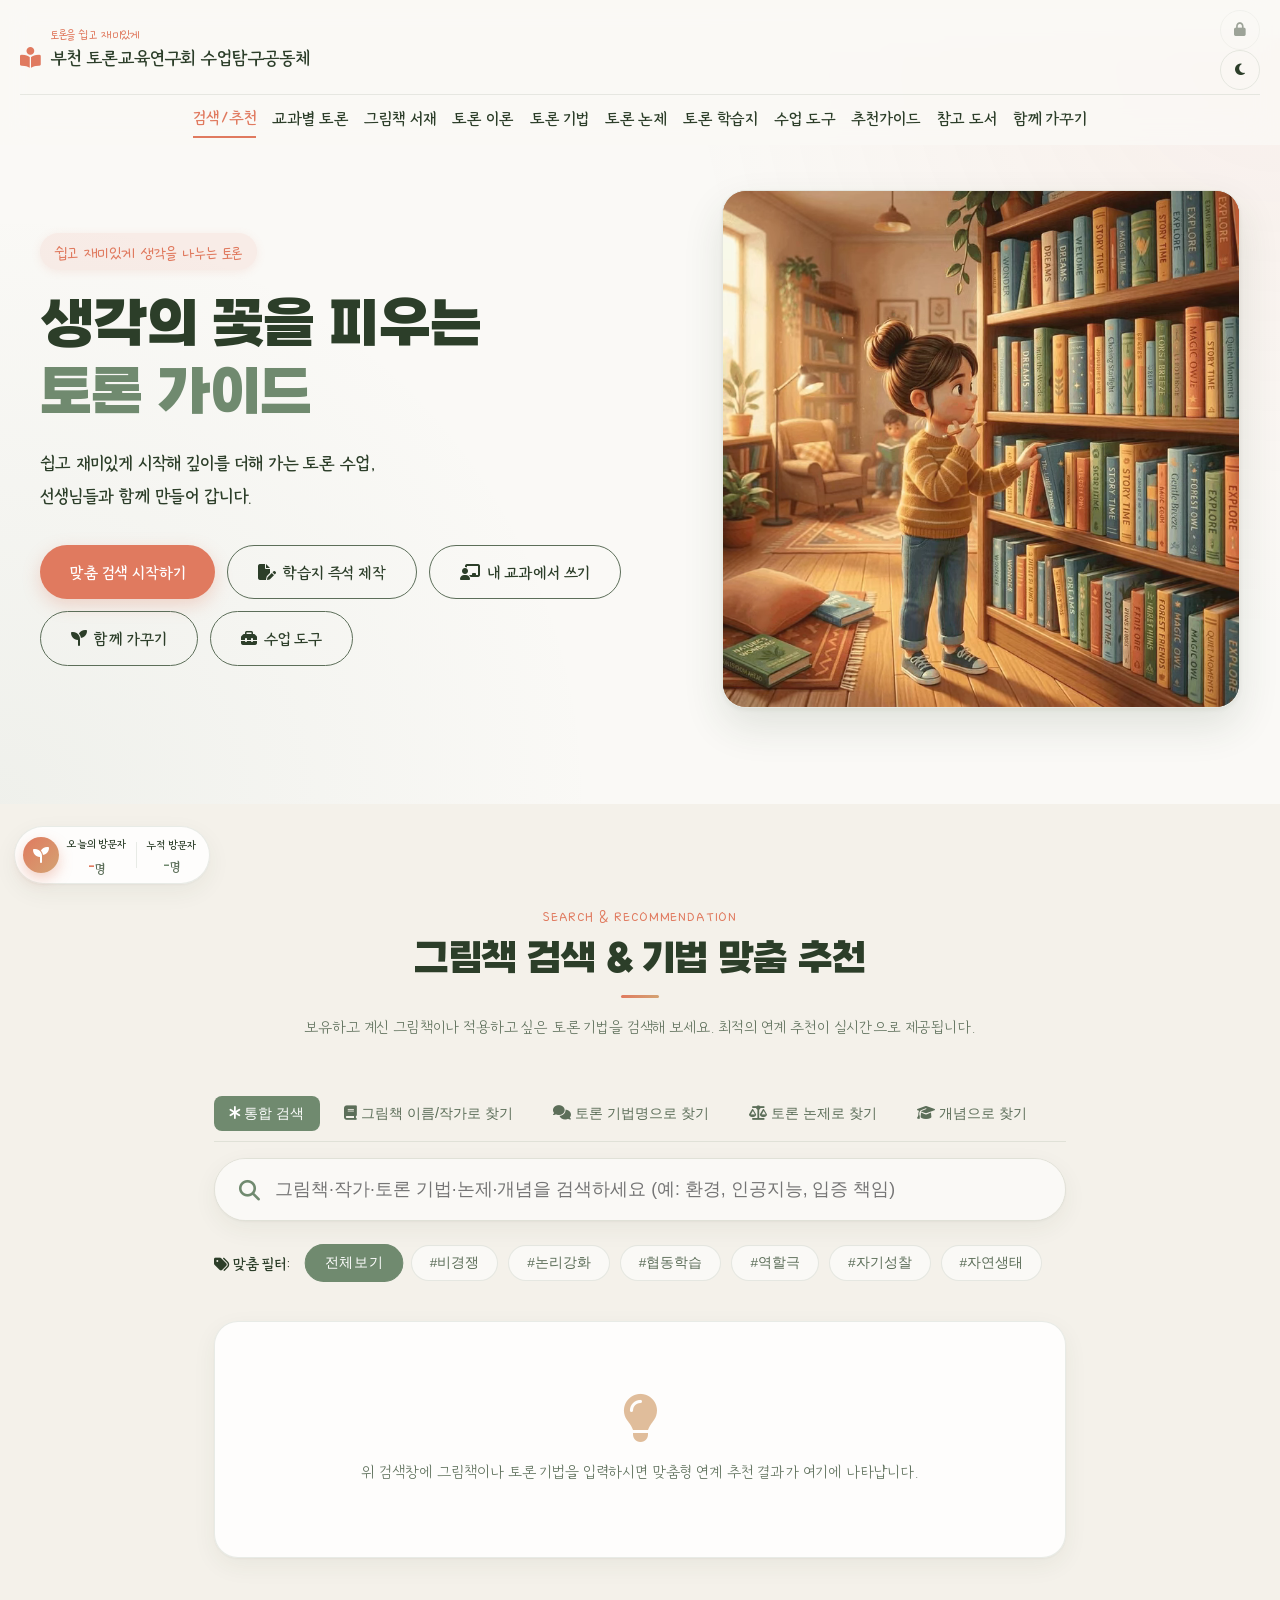
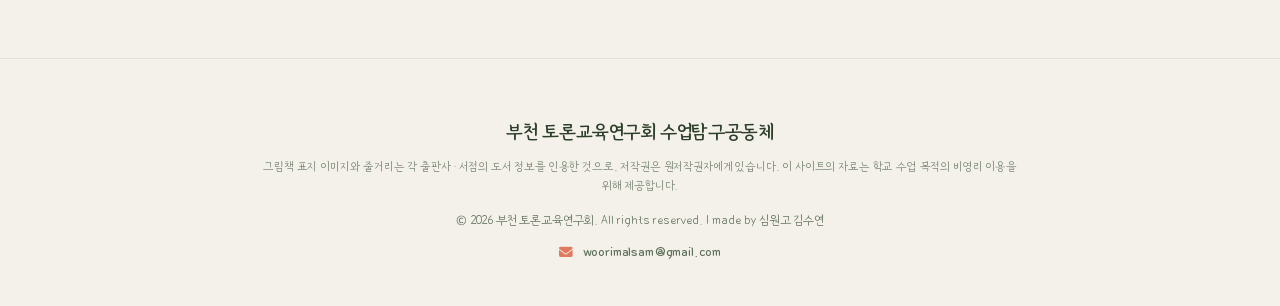
==== index.html @ 97380b0d "교과 논제 287개의 함께 읽을 책을 재검토해 모두 2권으로 채움 (v6.10.0) - 논제와 책이 맞는지 전체를 다시 보고, 어긋나거나 간접적인 책을 논제에 더 가까운 책으로 바" ====
<!DOCTYPE html>
<html lang="ko">
<head>
    <meta charset="UTF-8">
    <meta name="viewport" content="width=device-width, initial-scale=1.0">
    <title>생각의 꽃이 피는 그림책 토론 가이드 | 그림책 토론 수업 자료</title>

    <!-- 검색 노출용 -->
    <meta name="description" content="그림책 100여 권과 토론 기법 20가지, 토론 논제 500여 개, 교과서 문학 작품 110여 편, 바로 인쇄하는 그림책 학습지 18종과 논제 학습지 6종을 한곳에. 초·중·고 수업에서 그림책 토론을 쉽게 시작하도록 돕는 교사용 무료 가이드입니다.">
    <meta name="keywords" content="그림책 토론, 그림책 수업, 토론 수업, 토론 기법, 토론 학습지, 독서토론, 초등 토론, 그림책 논제, 토론 논제">
    <meta name="author" content="부천 토론교육연구회 수업탐구공동체">
    <link rel="canonical" href="https://woorimalsam-lab.github.io/Picture-BC/">
    <meta name="theme-color" content="#E07A5F">

    <!-- 공유 미리보기 (카카오톡·밴드·페이스북 등) -->
    <meta property="og:type" content="website">
    <meta property="og:site_name" content="생각의 꽃이 피는 그림책 토론 가이드">
    <meta property="og:title" content="생각의 꽃이 피는 그림책 토론 가이드">
    <meta property="og:description" content="그림책 100여 권 × 토론 기법 20가지 × 토론 논제 500여 개. 그림책 학습지 18종과 논제 학습지 6종을 무료로 제공합니다.">
    <meta property="og:image" content="https://woorimalsam-lab.github.io/Picture-BC/images/hero_share.jpg?v=6.10.0">
    <meta property="og:url" content="https://woorimalsam-lab.github.io/Picture-BC/">
    <meta property="og:locale" content="ko_KR">
    <meta name="twitter:card" content="summary_large_image">
    <meta name="twitter:title" content="생각의 꽃이 피는 그림책 토론 가이드">
    <meta name="twitter:description" content="그림책 100여 권 × 토론 기법 20가지 × 토론 논제 500여 개. 수업에서 바로 쓰는 그림책 토론 자료.">
    <meta name="twitter:image" content="https://woorimalsam-lab.github.io/Picture-BC/images/hero_share.jpg?v=6.10.0">

    <!-- 파비콘 -->
    <link rel="icon" href="data:image/svg+xml,<svg xmlns=%22http://www.w3.org/2000/svg%22 viewBox=%220 0 100 100%22><text y=%22.9em%22 font-size=%2290%22>🌸</text></svg>">
    <!-- Google Fonts -->
    <link rel="preconnect" href="https://fonts.googleapis.com">
    <link rel="preconnect" href="https://fonts.gstatic.com" crossorigin>
    <link rel="preload" href="fonts/GangwonEduAll-Light.woff2" as="font" type="font/woff2" crossorigin>
    <link rel="preload" href="fonts/GangwonEduAll-Bold.woff2" as="font" type="font/woff2" crossorigin>
    <link href="https://fonts.googleapis.com/css2?family=Noto+Sans+KR:wght@400;700&display=swap" rel="stylesheet">
    <!-- FontAwesome for Icons -->
    <link rel="stylesheet" href="https://cdnjs.cloudflare.com/ajax/libs/font-awesome/6.4.0/css/all.min.css">
    <!-- Custom CSS -->
    <link rel="stylesheet" href="style.css?v=6.10.0">
</head>
<body class="light-mode">
    <!-- Navigation Bar -->
    <header class="glass-header no-print">
        <div class="header-container">
            <a href="#search-section" class="logo" title="메인 화면으로" aria-label="메인 화면으로" style="display: flex; flex-direction: column; align-items: flex-start; gap: 2px;">
                <span class="logo-tagline" style="font-size: 0.74rem; font-weight: 400; color: var(--accent-coral); margin-left: 31px; line-height: 1;">토론을 쉽고 재미있게</span>
                <div style="display: flex; align-items: center; gap: 10px;">
                    <i class="fa-solid fa-book-open-reader"></i>
                    <span>부천 토론교육연구회 수업탐구공동체</span>
                </div>
            </a>
            <nav class="nav-links" id="primary-nav">
                <a href="#search-section"><i class="fa-solid fa-magnifying-glass"></i> 검색/추천</a>
                <a href="#subject-section"><i class="fa-solid fa-chalkboard-user"></i> 교과별 토론</a>
                <a href="#books-section"><i class="fa-solid fa-book"></i> 그림책 서재</a>
                <a href="#theory-section"><i class="fa-solid fa-graduation-cap"></i> 토론 이론</a>
                <a href="#techniques-section"><i class="fa-solid fa-comments"></i> 토론 기법</a>
                <a href="#topic-section"><i class="fa-solid fa-scale-balanced"></i> 토론 논제</a>
                <a href="#worksheet-section"><i class="fa-solid fa-file-invoice"></i> 토론 학습지</a>
                <a href="#archive-section"><i class="fa-solid fa-folder-open"></i> 수업 자료실</a>
                <a href="https://woorimalsam-lab.github.io/woorimalsam/tools/" class="nav-tools" title="수업 도구 페이지로 이동합니다"><i class="fa-solid fa-toolbox"></i> 수업 도구</a>
                <a href="#helper-section"><i class="fa-solid fa-wand-magic-sparkles"></i> 추천가이드</a>
                <a href="#reference-section"><i class="fa-solid fa-book-bookmark"></i> 참고 도서</a>
                <a href="#garden-section"><i class="fa-solid fa-seedling"></i> 함께 가꾸기</a>
                <a href="#training-section"><i class="fa-solid fa-person-chalkboard"></i> 연수 안내</a>
            </nav>
            <div class="actions">
                <button id="owner-toggle" class="btn-icon" aria-label="수업 자료실 열기" title="수업 자료실 열기 (관리자)">
                    <i class="fa-solid fa-lock"></i>
                </button>
                <button id="theme-toggle" class="btn-icon" aria-label="테마 전환">
                    <i class="fa-solid fa-moon"></i>
                </button>
                <button id="nav-toggle" class="nav-toggle" aria-label="메뉴 열기" aria-expanded="false" aria-controls="primary-nav">
                    <i class="fa-solid fa-bars"></i>
                </button>
            </div>
        </div>
    </header>
    <!-- 관리자 로그인 (수업 자료실) -->
    <div id="owner-signin" class="owner-signin no-print" hidden></div>

    <!-- 모바일 메뉴 배경(클릭 시 닫힘) -->
    <div id="nav-backdrop" class="nav-backdrop no-print"></div>

    <main id="main-content" class="main-container">
<!-- Hero Section -->
    <section class="hero-section no-print">
        <div class="hero-container">
            <div class="hero-content">
                <span class="badge">쉽고 재미있게 생각을 나누는 토론</span>
                <h1>생각의 꽃을 피우는<br><span>토론 가이드</span></h1>
                <p>쉽고 재미있게 시작해 깊이를 더해 가는 토론 수업,<br>선생님들과 함께 만들어 갑니다.</p>
                <div class="hero-buttons">
                    <a href="#search-section" class="btn btn-primary" onclick="const link = document.querySelector('.nav-links a[href=\'#search-section\']'); if(link) link.click(); const inp = document.getElementById('search-input'); if(inp) setTimeout(() => inp.focus(), 150); return false;">맞춤 검색 시작하기</a>
                    <a href="#worksheet-section" class="btn btn-secondary" onclick="const link = document.querySelector('.nav-links a[href=\'#worksheet-section\']'); if(link) link.click(); return false;"><i class="fa-solid fa-file-pen"></i> 학습지 즉석 제작</a>
                    <a href="#subject-section" class="btn btn-secondary" onclick="const link = document.querySelector('.nav-links a[href=\'#subject-section\']'); if(link) link.click(); return false;"><i class="fa-solid fa-chalkboard-user"></i> 내 교과에서 쓰기</a>
                    <a href="#garden-section" class="btn btn-secondary" onclick="const link = document.querySelector('.nav-links a[href=\'#garden-section\']'); if(link) link.click(); return false;"><i class="fa-solid fa-seedling"></i> 함께 가꾸기</a>
                    <a href="https://woorimalsam-lab.github.io/woorimalsam/tools/" class="btn btn-secondary" title="수업 도구 페이지로 이동합니다"><i class="fa-solid fa-toolbox"></i> 수업 도구</a>
                </div>
            </div>
            <div class="hero-image-container">
                <div class="hero-art">
                    <img id="hero-still" src="images/hero_poster.jpg?v=6.10.0"
                         alt="책장에서 그림책을 골라 펼쳐 읽는 아이 일러스트" class="hero-art-base">
                    <video id="hero-video" class="hero-art-video" muted loop playsinline
                           preload="none" aria-hidden="true" tabindex="-1"></video>
                </div>
            </div>
        </div>
    </section>

    <!-- 1. Search & Recommendation Section -->
    <section id="search-section" class="search-section no-print">
        <div class="section-title-wrapper">
            <span class="sub-title">Search & Recommendation</span>
            <h2>그림책 검색 & 기법 맞춤 추천</h2>
            <p>보유하고 계신 그림책이나 적용하고 싶은 토론 기법을 검색해 보세요. 최적의 연계 추천이 실시간으로 제공됩니다.</p>
        </div>

        <div class="search-container">
            <!-- Search Type Tabs -->
            <div class="search-tabs">
                <button class="search-tab-btn active" data-type="all"><i class="fa-solid fa-asterisk"></i> 통합 검색</button>
                <button class="search-tab-btn" data-type="book"><i class="fa-solid fa-book"></i> 그림책 이름/작가로 찾기</button>
                <button class="search-tab-btn" data-type="tech"><i class="fa-solid fa-comments"></i> 토론 기법명으로 찾기</button>
                <button class="search-tab-btn" data-type="topic"><i class="fa-solid fa-scale-balanced"></i> 토론 논제로 찾기</button>
                <button class="search-tab-btn" data-type="theory"><i class="fa-solid fa-graduation-cap"></i> 개념으로 찾기</button>
            </div>

            <!-- Search bar -->
            <div class="search-box">
                <i class="fa-solid fa-magnifying-glass search-icon"></i>
                <input type="text" id="search-input" placeholder="그림책·작가·토론 기법·논제·개념을 검색하세요 (예: 환경, 인공지능, 입증 책임)">
                <button id="clear-search" class="clear-btn"><i class="fa-solid fa-xmark"></i></button>
            </div>

            <!-- Filter Categories -->
            <div class="filter-zone">
                <span class="filter-label"><i class="fa-solid fa-tags"></i> 맞춤 필터:</span>
                <div class="filter-tags" id="tag-filters">
                    <button class="tag-btn active" data-filter="all">전체보기</button>
                    <button class="tag-btn" data-filter="비경쟁">#비경쟁</button>
                    <button class="tag-btn" data-filter="논리강화">#논리강화</button>
                    <button class="tag-btn" data-filter="협동학습">#협동학습</button>
                    <button class="tag-btn" data-filter="역할극">#역할극</button>
                    <button class="tag-btn" data-filter="자기성찰">#자기성찰</button>
                    <button class="tag-btn" data-filter="자연생태">#자연생태</button>
                </div>
            </div>

            <!-- Real-time Results Panel -->
            <div class="recommendation-results" id="results-panel">
                <div class="empty-state">
                    <i class="fa-solid fa-lightbulb"></i>
                    <p>위 검색창에 그림책이나 토론 기법을 입력하시면 맞춤형 연계 추천 결과가 여기에 나타납니다.</p>
                </div>
            </div>
        </div>
    </section>

    <!-- 2. Picture Book Showcase Section -->
    <!-- 교과별 토론 -->
    <section id="subject-section" class="subject-section no-print">
        <div class="section-title-wrapper">
            <span class="sub-title">Debate in Every Subject</span>
            <h2>교과별 토론</h2>
        </div>
        <div id="subject-panel" class="subject-panel"></div>
    </section>

    <!-- 연수 안내 -->
    <section id="training-section" class="training-section">
        <div class="section-title-wrapper no-print">
            <span class="sub-title">Teacher Training</span>
            <h2>연수 안내</h2>
        </div>
        <div id="training-panel" class="training-panel"></div>
    </section>

    <!-- 함께 가꾸기 (홈페이지 개선 아이디어) -->
    <section id="garden-section" class="garden-section no-print">
        <div class="section-title-wrapper">
            <h2>함께 가꾸기</h2>
            <p>함께 가꾸고 만들어 가는 토론에 대한 의견 부탁드립니다.</p>
        </div>
        <div id="garden-panel" class="garden-panel"></div>
    </section>

    <section id="books-section" class="books-section no-print">
        <div class="section-title-wrapper">
            <span class="sub-title">Picture Book Library</span>
            <h2>그림책 서재</h2>
            <p>토론 수업의 깊이를 더해주는 아름다운 그림책과 작가 소개, 줄거리입니다.</p>
        </div>

        <div class="books-grid" id="books-grid">
            <!-- Books will be injected here via JS -->
        </div>
    </section>

    <!-- 2-1. Reference Books Section -->
    <section id="reference-section" class="books-section no-print">
        <div class="section-title-wrapper">
            <span class="sub-title">Reference Books</span>
            <h2>참고 도서</h2>
            <p>이 사이트의 토론 이론·기법·커리큘럼이 바탕으로 삼은 책들을 소개합니다. 표지를 누르면 도서 정보로 이동합니다.</p>
        </div>

        <div class="books-grid" id="reference-grid">
            <!-- Reference books injected via JS -->
        </div>
    </section>

    <!-- 3. Debate Theory Section -->
    <section id="theory-section" class="theory-section no-print">
        <div class="section-title-wrapper">
            <span class="sub-title">Debate Theory</span>
            <h2>토론 이론</h2>
        </div>
        <div class="theory-grid" id="theory-grid">
            <!-- Theory cards will be injected here via JS -->
        </div>
    </section>

    <!-- 4. Debate Techniques Catalog Section -->
    <section id="techniques-section" class="techniques-section no-print">
        <div class="section-title-wrapper">
            <span class="sub-title">Debate Techniques Catalog</span>
            <h2>토론 기법</h2>
            <p>다양한 그림책 토론 도서에서 검증된 토론 기법들을 한눈에 확인하고 수업에 적용해 보세요.</p>
        </div>

        <!-- NEW: Filter & Search Bar for Techniques -->
        <div class="tech-filter-container">
            <div class="tech-search-box">
                <i class="fa-solid fa-magnifying-glass search-icon"></i>
                <input type="text" id="tech-search-input" placeholder="토론 기법 이름 또는 키워드를 검색하세요...">
                <button id="clear-tech-search" class="clear-btn"><i class="fa-solid fa-xmark"></i></button>
            </div>
            <div class="tech-filter-tabs">
                <button class="tech-filter-btn active" data-filter="all">전체보기</button>
                <button class="tech-filter-btn" data-filter="비경쟁">#비경쟁</button>
                <button class="tech-filter-btn" data-filter="논리강화">#논리강화</button>
                <button class="tech-filter-btn" data-filter="협동학습">#협동학습</button>
                <button class="tech-filter-btn" data-filter="역할극">#역할극/감상</button>
            </div>
        </div>

        <div class="techniques-grid" id="techniques-grid">
            <!-- Techniques will be injected here via JS -->
        </div>
    </section>

    <!-- 5. Interactive Worksheet Maker Section -->
    <section id="worksheet-section" class="worksheet-section">
        <div class="section-title-wrapper no-print">
            <span class="sub-title">Printable Worksheet Generator</span>
            <h2>토론 학습지 메이커</h2>
            <p>그림책이나 토론 논제를 고르고 양식을 선택하면, 바로 쓰거나 A4로 인쇄할 수 있는 학습지가 만들어집니다.</p>
        </div>

        <div class="worksheet-container no-print">
            <div class="worksheet-selector-card">
                <div class="ws-mode-tabs">
                    <button type="button" class="ws-mode-btn active" data-ws-mode="book"><i class="fa-solid fa-book"></i> 그림책으로 만들기</button>
                    <button type="button" class="ws-mode-btn" data-ws-mode="topic"><i class="fa-solid fa-comments"></i> 토론 논제로 만들기</button>
                </div>
                <div class="form-row" id="ws-book-row">
                    <div class="form-group">
                        <label for="worksheet-book-select"><i class="fa-solid fa-book"></i> 그림책 선택</label>
                        <select id="worksheet-book-select">
                            <!-- Injected by JS -->
                        </select>
                    </div>
                    <div class="form-group">
                        <label for="worksheet-type-select"><i class="fa-solid fa-file-invoice"></i> 학습지 유형 선택</label>
                        <select id="worksheet-type-select">
                            <option value="basic" selected>독서 전-중-후 기본 활동지</option>
                            <option value="brainwriting">브레인라이팅 (Brainwriting)</option>
                            <option value="procon">프로콘 (Pro-Con) 토론</option>
                            <option value="hotseating">핫시팅 (Hot-seating)</option>
                            <option value="carousel">회전목마 토론 (Carousel)</option>
                            <option value="socratic">소크라틱 세미나</option>
                            <option value="worldcafe">월드카페 (World Cafe)</option>
                            <option value="argument">논증 게임 (Argumentation Game)</option>
                            <option value="doublepyramid">쌍 피라미드 토론</option>
                            <option value="angeldevil">두 마음(천사-악마) 토론</option>
                            <option value="hexadebate">헥사 토론</option>
                            <option value="traffic">신호등 토론 (Traffic Light)</option>
                            <option value="pmi">PMI 토론</option>
                            <option value="twostray">둘 가고 둘 남기 (2 Stay 2 Stray)</option>
                            <option value="panorama">파노라마 토론</option>
                            <option value="fan">선풍기 토론</option>
                            <option value="reason">이유찾기 토론</option>
                            <option value="valueline">가치수직선 토론</option>
                        </select>
                    </div>
                    <div class="form-group" id="ws-curr-group">
                        <label for="worksheet-curr-select"><i class="fa-solid fa-graduation-cap"></i> 버전 B · 교과 연계 논제 <small>(버전 A는 그림책 속 논제, 버전 B는 이 논제로 함께 만듭니다)</small></label>
                        <select id="worksheet-curr-select"></select>
                    </div>
                </div>
                <div id="ws-topic-row" style="display:none;">
                    <div class="form-row">
                        <div class="form-group">
                            <label for="topic-ws-type"><i class="fa-solid fa-layer-group"></i> 논제 유형</label>
                            <select id="topic-ws-type">
                                <option value="all">전체</option>
                                <option value="fact">사실 논제</option>
                                <option value="policy">정책 논제</option>
                                <option value="value">가치 논제</option>
                            </select>
                        </div>
                        <div class="form-group">
                            <label for="topic-ws-level"><i class="fa-solid fa-school"></i> 학교급</label>
                            <select id="topic-ws-level">
                                <option value="all">전체</option>
                                <option value="초등·중학">초등·중학</option>
                                <option value="중학·고등">중학·고등</option>
                                <option value="고등">고등</option>
                            </select>
                        </div>
                        <div class="form-group">
                            <label for="topic-ws-form"><i class="fa-solid fa-file-invoice"></i> 학습지 양식</label>
                            <select id="topic-ws-form">
                                <optgroup label="논제 학습지">
                                    <option value="analysis">① 논제 분석지 — 낱말·쟁점·근거</option>
                                    <option value="clash">② 쟁점 분석표 — 쟁점 뽑는 5단계</option>
                                    <option value="case">③ 입론서 — 유형별 주장 세우기</option>
                                    <option value="flow">④ 토론 흐름표 — 진행 순서·기록</option>
                                    <option value="judge">⑤ 판정·성찰지 — 평가·생각 변화</option>
                                    <option value="full">전 과정 묶음 (분석지·입론서·흐름표·판정지)</option>
                                </optgroup>
                                <optgroup label="토론 기법으로 (20가지)">
                                    <option value="tech-panorama">파노라마 토론</option>
                                    <option value="tech-valuebar">가치수직선 토론</option>
                                    <option value="tech-brainwriting">브레인라이팅</option>
                                    <option value="tech-procon">프로콘 토론</option>
                                    <option value="tech-hotseating">핫시팅</option>
                                    <option value="tech-carousel">회전목마 토론</option>
                                    <option value="tech-socratic">소크라틱 세미나</option>
                                    <option value="tech-worldcafe">월드카페</option>
                                    <option value="tech-argumentgame">논증 게임</option>
                                    <option value="tech-trafficlight">신호등 토론</option>
                                    <option value="tech-pmi">PMI 토론</option>
                                    <option value="tech-2stay2stray">둘 가고 둘 남기</option>
                                    <option value="tech-fan">선풍기 토론</option>
                                    <option value="tech-reasoning">이유찾기 토론</option>
                                    <option value="tech-havruta">하브루타</option>
                                    <option value="tech-eraser-debate">지우개 토론</option>
                                    <option value="tech-ai-assisted-debate">디지털/AI 보조 토론</option>
                                    <option value="tech-doublepyramid">쌍 피라미드 토론</option>
                                    <option value="tech-angeldevil">두 마음(천사-악마) 토론</option>
                                    <option value="tech-hexadebate">헥사 토론</option>
                                </optgroup>
                            </select>
                        </div>
                    </div>
                    <div class="form-group ws-topic-pick">
                        <label for="topic-ws-topic"><i class="fa-solid fa-comments"></i> 논제 선택 <span id="topic-ws-count" class="ws-topic-count"></span></label>
                        <select id="topic-ws-topic"></select>
                    </div>
                    <label class="ws-hint-toggle"><input type="checkbox" id="topic-ws-hints" checked> 배경 지식과 쟁점 예시를 함께 싣기 <small>(끄면 학생이 스스로 찾는 빈칸형)</small></label>
                    <div class="form-group ws-audience">
                        <label for="topic-ws-audience"><i class="fa-solid fa-chalkboard-user"></i> 출력 구성</label>
                        <select id="topic-ws-audience">
                            <option value="both">학생용 + 교사용(예시 답안)</option>
                            <option value="student">학생용만</option>
                            <option value="teacher">교사용(예시 답안)만</option>
                        </select>
                    </div>
                </div>
                <div class="form-row-buttons" style="margin-top: 16px;">
                    <button id="btn-generate-worksheet" class="btn btn-primary"><i class="fa-solid fa-wand-magic-sparkles"></i> 학습지 생성하기</button>
                    <button id="btn-print-worksheet" class="btn btn-secondary" style="border-color: var(--accent-coral); color: var(--accent-coral);"><i class="fa-solid fa-print"></i> A4 인쇄</button>
                    <button type="button" class="btn btn-secondary ws-export-btn" onclick="wsExport('pdf', this)"><i class="fa-solid fa-file-pdf"></i> PDF 파일로 받기</button>
                    <button type="button" class="btn btn-secondary ws-export-btn" onclick="wsExport('hwpx', this)"><i class="fa-solid fa-file-lines"></i> 한글 파일로 받기</button>
                </div>
            </div>
        </div>

        <!-- Printable Worksheet Preview Area -->
        <div class="worksheet-preview-wrapper">
            <div id="worksheet-paper" class="worksheet-paper">
                <!-- Dynamically built by JS based on selection, styling is optimized for A4 print -->
                <div class="print-instruction no-print">
                    <i class="fa-solid fa-arrow-up"></i> 위 '학습지 생성하기'를 클릭하시면 여기에 인쇄 및 편집 가능한 학습지가 로드됩니다.
                </div>
            </div>
        </div>
    </section>

    <!-- 6. Debate Class Archive Section -->
    <section id="archive-section" class="archive-section no-print">
        <div class="section-title-wrapper">
            <span class="sub-title">Debate Classroom Resources</span>
            <h2>토론 수업 자료실</h2>
        </div>

        <div class="archive-container">
            <!-- Search & Filters for Archive -->
            <div class="archive-search-box">
                <i class="fa-solid fa-magnifying-glass archive-search-icon"></i>
                <input type="text" id="archive-search-input" placeholder="자료명을 입력하세요 (예: 빨간 벽, 소크라틱, 신호등)...">
                <button id="clear-archive-search" class="clear-btn"><i class="fa-solid fa-xmark"></i></button>
            </div>
            
            <div class="archive-filters">
                <button class="archive-filter-btn active" data-filter="all">전체보기</button>
                <button class="archive-filter-btn" data-filter="theory"><i class="fa-solid fa-graduation-cap" style="color: #4A90E2;"></i> 토론 이론 및 가이드</button>
                <button class="archive-filter-btn" data-filter="ppt"><i class="fa-regular fa-file-powerpoint" style="color: #D24726;"></i> 교사용 수업 PPT</button>
                <button class="archive-filter-btn" data-filter="sheet"><i class="fa-regular fa-file-lines" style="color: #2ECC71;"></i> 학생용 활동지 및 대본</button>
            </div>

            <!-- Dynamic grid -->
            <div class="archive-grid" id="archive-grid">
                <!-- Injected by JS -->
            </div>
        </div>
    </section>

    <!-- 7. Custom Debate Guide Helper Section -->
    <section id="helper-section" class="helper-section no-print">
        <div class="helper-card-container">
            <div class="helper-intro">
                <i class="fa-solid fa-wand-magic-sparkles magic-icon"></i>
                <h3>그림책 토론 설계 헬퍼</h3>
                <p>『그림책 토론 100』 및 『열두 달 그림책 토론』을 바탕으로 상황별 맞춤 가이드와 월별(열두 달) 추천 커리큘럼을 실시간으로 설계해 드립니다.</p>
            </div>
            
            <div style="width: 100%;">
                <!-- Helper Mode Tabs -->
                <div class="helper-mode-tabs" style="display: flex; gap: 16px; margin-bottom: 24px; border-bottom: 2px solid var(--border-color); padding-bottom: 8px;">
                    <button class="helper-tab-btn active" id="tab-helper-situation" style="background: none; border: none; font-size: 1.05rem; font-weight: 700; color: var(--accent-coral); cursor: pointer; padding-bottom: 8px; border-bottom: 3px solid var(--accent-coral); transition: all 0.3s; font-family: inherit;">상황별 맞춤 설계</button>
                    <button class="helper-tab-btn" id="tab-helper-monthly" style="background: none; border: none; font-size: 1.05rem; font-weight: 700; color: var(--text-secondary); cursor: pointer; padding-bottom: 8px; border-bottom: 3px solid transparent; transition: all 0.3s; font-family: inherit;">열두 달(월별) 커리큘럼</button>
                </div>

                <!-- Form 1: Situation Helper -->
                <div class="helper-form" id="helper-situation-form">
                    <div class="form-group">
                        <label for="helper-target"><i class="fa-solid fa-graduation-cap"></i> 참여 대상 학년</label>
                        <select id="helper-target">
                            <option value="low">초등 저학년 (놀이 및 직관 위주)</option>
                            <option value="mid" selected>초등 중고학년 (소통 및 기본 논증)</option>
                            <option value="middle">중학생 (관계적 자아 및 도덕적 책임)</option>
                            <option value="high">고등학생 (실존적 고민 및 교과 연계)</option>
                        </select>
                    </div>
                    <div class="form-group">
                        <label for="helper-goal"><i class="fa-solid fa-circle-check"></i> 토론 수업 핵심 목표</label>
                        <select id="helper-goal">
                            <option value="empathy" selected>공감과 관계에 대한 성찰 (감성/이해)</option>
                            <option value="logical">논리적인 의사결정 및 근거 쓰기 (논리/말하기)</option>
                            <option value="social">사회 문제 및 가치관 다루기 (성찰/토의)</option>
                            <option value="fun">쉽고 재미있는 토론 경험 입문 (재미/활동)</option>
                        </select>
                    </div>
                    <button id="btn-generate-guide" class="btn btn-primary btn-block">맞춤 가이드 생성</button>
                </div>

                <!-- Form 2: Monthly Helper -->
                <div class="helper-form" id="helper-monthly-form" style="display: none; width: 100%;">
                    <div class="form-group" style="width: 100%;">
                        <label><i class="fa-regular fa-calendar-days"></i> 커리큘럼 탐색할 월 선택</label>
                        <div class="month-grid" style="display: grid; grid-template-columns: repeat(6, 1fr); gap: 10px; margin-top: 10px;">
                            <button class="month-btn active" data-month="3">3월</button>
                            <button class="month-btn" data-month="4">4월</button>
                            <button class="month-btn" data-month="5">5월</button>
                            <button class="month-btn" data-month="6">6월</button>
                            <button class="month-btn" data-month="7">7월</button>
                            <button class="month-btn" data-month="8">8월</button>
                            <button class="month-btn" data-month="9">9월</button>
                            <button class="month-btn" data-month="10">10월</button>
                            <button class="month-btn" data-month="11">11월</button>
                            <button class="month-btn" data-month="12">12월</button>
                            <button class="month-btn" data-month="1">1월</button>
                            <button class="month-btn" data-month="2">2월</button>
                        </div>
                    </div>
                    <button id="btn-show-monthly" class="btn btn-primary btn-block" style="margin-top: 16px;">월별 추천 도서 및 논제 보기</button>
                </div>
            </div>
        </div>
        
        <!-- Generated Guide Output -->
        <div id="generated-guide-output" class="generated-guide-output hidden">
            <!-- Rendered by JavaScript -->
        </div>
    </section>


    <!-- 9. 토론 논제 (정책/가치) Section -->
    <section id="topic-section" class="topic-section no-print">
        <div class="section-title-wrapper">
            <span class="sub-title">Debate Propositions</span>
            <h2>토론 논제</h2>
            <p>사실·가치·정책 세 갈래의 논제를 한곳에 모았습니다. 그림책과 문학 작품에서 논제를 뽑는 방법, 공식 통계로 논거를 세우는 방법도 함께 담았습니다.</p>
        </div>

        <div class="topic-tabs">
            <button class="topic-tab-btn active" data-topic-tab="fact"><i class="fa-solid fa-magnifying-glass-chart"></i> 사실 논제</button>
            <button class="topic-tab-btn" data-topic-tab="policy"><i class="fa-solid fa-gavel"></i> 정책 논제</button>
            <button class="topic-tab-btn" data-topic-tab="value"><i class="fa-solid fa-scale-balanced"></i> 가치 논제</button>
            <button class="topic-tab-btn" data-topic-tab="derive"><i class="fa-solid fa-wand-magic-sparkles"></i> 그림책에서 논제 뽑기</button>
            <button class="topic-tab-btn" data-topic-tab="lit"><i class="fa-solid fa-feather"></i> 문학에서 논제 뽑기</button>
            <button class="topic-tab-btn" data-topic-tab="reading"><i class="fa-solid fa-book-open"></i> 갈래별 읽기 주제</button>
            <button class="topic-tab-btn" data-topic-tab="data"><i class="fa-solid fa-chart-column"></i> 통계·뉴스로 논거 만들기</button>
        </div>

        <!-- 논제 목록 패널 -->
        <div id="topic-panel-list">
            <div id="topic-level-pref" class="topic-level-pref"></div>
            <div class="topic-typeinfo" id="topic-typeinfo"></div>
            <div class="topic-steps">
                <div class="topic-step">
                    <span class="topic-step-label"><em>1</em> 대주제 고르기</span>
                    <div class="topic-step-chips" id="topic-themes"></div>
                </div>
                <div class="topic-step">
                    <span class="topic-step-label"><em>2</em> 학교급 고르기</span>
                    <div class="topic-step-chips" id="topic-levels"></div>
                </div>
                <div class="topic-step topic-step-inline">
                    <select id="topic-source" aria-label="출처 선택">
                        <option value="all">출처 전체</option>
                        <option value="contest">실제 대회 논제만</option>
                        <option value="own">수업용 논제만</option>
                    </select>
                    <span class="topic-count" id="topic-count"></span>
                </div>
            </div>
            <div class="topic-grid" id="topic-grid"></div>
        </div>

        <!-- 그림책에서 논제 뽑기 패널 -->
        <div id="topic-panel-derive" style="display:none;">
            <div class="topic-derive-pick">
                <label for="topic-book-select"><i class="fa-solid fa-book"></i> 그림책 선택</label>
                <select id="topic-book-select"></select>
            </div>
            <div class="topic-derive-out" id="topic-derive-out"></div>
        </div>

        <!-- 갈래별 읽기 주제 (구 독서평설) -->
        <div id="topic-panel-reading" style="display:none;">
            <p class="topic-panel-intro">인문·사회·과학·환경 등 갈래별 읽기 주제를 그림책 토론으로 연결했습니다. 학교급을 골라 보세요.</p>
            <div class="reading-level-tabs">
                <button class="reading-level-btn active" data-level="elementary"><i class="fa-solid fa-child-reaching"></i> 초등학교</button>
                <button class="reading-level-btn" data-level="middle"><i class="fa-solid fa-user-graduate"></i> 중학교</button>
                <button class="reading-level-btn" data-level="high"><i class="fa-solid fa-graduation-cap"></i> 고등학교</button>
            </div>
            <div class="reading-board" id="reading-board"></div>
            <div class="reading-grid" id="reading-grid"></div>
        </div>

        <!-- 문학에서 논제 뽑기 -->
        <div id="topic-panel-lit" style="display:none;"></div>

        <!-- 통계·뉴스로 논거 만들기 -->
        <div id="topic-panel-data" style="display:none;"></div>
    </section>

    </main>

    <!-- 오늘의 방문자 카운터 (왼쪽 플로팅) -->
    <div id="visitor-counter" class="visitor-counter no-print" title="오늘 이 페이지를 찾아준 친구들의 수와 지금까지 누적 방문자 수예요!">
        <div class="vc-icon"><i class="fa-solid fa-seedling"></i></div>
        <div class="vc-stat">
            <div class="vc-label">오늘의 방문자</div>
            <div class="vc-count">
                <span class="vc-num" id="vc-num">·</span><span class="vc-unit">명</span>
            </div>
        </div>
        <div class="vc-divider"></div>
        <div class="vc-stat">
            <div class="vc-label">누적 방문자</div>
            <div class="vc-count">
                <span class="vc-num vc-num-total" id="vc-total">·</span><span class="vc-unit">명</span>
            </div>
        </div>
        <div class="vc-footer"><i class="fa-solid fa-heart"></i> 함께 읽어요</div>
    </div>

    <!-- Footer -->
    <footer class="no-print">
        <div class="footer-container">
            <div class="footer-info">
                <h4>부천 토론교육연구회 수업탐구공동체</h4>
            </div>
            <p class="footer-note">그림책 표지 이미지와 줄거리는 각 출판사·서점의 도서 정보를 인용한 것으로, 저작권은 원저작권자에게 있습니다. 이 사이트의 자료는 학교 수업 목적의 비영리 이용을 위해 제공합니다.</p>
            <p class="footer-note" id="analytics-note" hidden>어떤 메뉴가 많이 쓰이는지 알아보려고 구글 애널리틱스로 방문 통계를 모읍니다. 이름 같은 개인정보는 모으지 않습니다.</p>
            <p class="copyright">&copy; 2026 부천 토론교육연구회. All rights reserved. | made by 심원고 김수연</p>
            <p class="footer-email"><i class="fa-solid fa-envelope"></i> <a href="mailto:woorimalsam@gmail.com">woorimalsam@gmail.com</a></p>
        </div>
    </footer>

    <!-- Detail Modal -->
    <div id="detail-modal" class="modal-overlay no-print">
        <div class="modal-content">
            <button id="modal-close" class="modal-close-btn" aria-label="닫기"><i class="fa-solid fa-xmark"></i></button>
            <div id="modal-body">
                <!-- Filled dynamically by JS -->
            </div>
        </div>
    </div>

    <!-- 수업 진행 모드 (프로젝터용 전체 화면) -->
    <div id="class-mode" class="class-mode no-print"></div>

    <!-- Custom JS -->
    <script src="https://accounts.google.com/gsi/client" async defer></script>
    <script src="app.js?v=6.10.0"></script>
</body>
</html>
---- style.css ----
/* --- 글꼴: 강원특별자치도교육청 배포 글꼴 (사이트에 쓰는 글자와 한글 2,350자만 남긴 woff2) ---
   모두체는 한글 폭이 좁고(0.8em) 새음·현옥샘체는 글자가 작게 그려져 있어 size-adjust로 다른 글꼴과 눈에 보이는 크기를 맞춘다.
   남긴 글자에 없는 글자(한자 등)는 다음 글꼴(Noto Sans KR)로 넘어간다. */
@font-face { font-family: 'GangwonEduAll'; src: url('fonts/GangwonEduAll-Light.woff2') format('woff2'); font-weight: 100 500; font-display: swap; size-adjust: 108%; }
@font-face { font-family: 'GangwonEduAll'; src: url('fonts/GangwonEduAll-Bold.woff2') format('woff2'); font-weight: 600 900; font-display: swap; size-adjust: 108%; }
@font-face { font-family: 'GangwonEduPower'; src: url('fonts/GangwonEduPower.woff2') format('woff2'); font-weight: 100 900; font-display: swap; size-adjust: 104%; }
@font-face { font-family: 'GangwonEduSaeeum'; src: url('fonts/GangwonEduSaeeum.woff2') format('woff2'); font-weight: 100 900; font-display: swap; size-adjust: 135%; }
@font-face { font-family: 'GangwonEduHyeonokT'; src: url('fonts/GangwonEduHyeonokT.woff2') format('woff2'); font-weight: 100 900; font-display: swap; size-adjust: 132%; }

/* --- 디자인 시스템 및 변수 선언 --- */
:root {
    /* 라이트 모드 (Warm Ivory & Sage Green) */
    --bg-primary: #FAF9F6;
    --bg-secondary: #F4F1EA;
    --bg-card: rgba(255, 255, 255, 0.85);
    --text-primary: #2C3E29;
    --text-secondary: #5C6E59;
    --accent-sage: #708A6F;
    --accent-coral: #E07A5F;
    --accent-gold: #D4A373;
    --border-color: rgba(143, 158, 139, 0.2);
    --header-bg: rgba(250, 249, 246, 0.8);
    --shadow-soft: 0 10px 30px rgba(44, 62, 41, 0.05);
    --shadow-hover: 0 20px 40px rgba(44, 62, 41, 0.12);
    --glass-blur: blur(15px);
    
    /* 폰트 정의 */
    --font-sans: 'GangwonEduAll', 'Noto Sans KR', sans-serif;       /* 본문·화면 글자: 모두체 */
    --font-serif: 'GangwonEduAll', 'Noto Sans KR', sans-serif;      /* 제목·책 이름: 모두체 굵게 */
    --font-display: 'GangwonEduPower', 'GangwonEduAll', 'Noto Sans KR', sans-serif;  /* 큰 제목: 튼튼체 */
    --font-hand: 'GangwonEduSaeeum', 'GangwonEduAll', 'Noto Sans KR', sans-serif;    /* 손글씨 꾸밈: 새음체 */
    --font-pen: 'GangwonEduHyeonokT', 'GangwonEduAll', 'Noto Sans KR', sans-serif;   /* 학생 말문: 현옥샘체 */
}

.dark-mode {
    /* 다크 모드 (Sleek Dark Forest & Warm Charcoal) */
    --bg-primary: #181E16;
    --bg-secondary: #1F261D;
    --bg-card: rgba(31, 38, 29, 0.85);
    --text-primary: #E5ECE4;
    --text-secondary: #A9BCA7;
    --accent-sage: #9CBA99;
    --accent-coral: #F28482;
    --accent-gold: #F6BD60;
    --border-color: rgba(156, 186, 153, 0.15);
    --header-bg: rgba(24, 30, 22, 0.8);
    --shadow-soft: 0 10px 30px rgba(0, 0, 0, 0.3);
    --shadow-hover: 0 20px 40px rgba(0, 0, 0, 0.45);
}

html {
    scroll-behavior: smooth;
    scroll-padding-top: 100px; /* 고정 헤더 높이만큼 여백 추가 */
}

/* --- 기본 초기화 --- */
* {
    margin: 0;
    padding: 0;
    box-sizing: border-box;
}

body {
    background-color: var(--bg-primary);
    color: var(--text-primary);
    font-family: var(--font-sans);
    line-height: 1.6;
    transition: background-color 0.4s ease, color 0.4s ease;
    overflow-x: hidden;
}

/* --- 레이아웃 및 공통 컴포넌트 --- */
.container-full {
    width: 100%;
    max-width: 1200px;
    margin: 0 auto;
    padding: 0 24px;
}

h1, h2, h3, h4 {
    font-family: var(--font-serif);
    font-weight: 700;
}

/* 스크롤바 커스텀 */
::-webkit-scrollbar {
    width: 10px;
}
::-webkit-scrollbar-track {
    background: var(--bg-primary);
}
::-webkit-scrollbar-thumb {
    background: var(--accent-sage);
    border-radius: 5px;
    border: 3px solid var(--bg-primary);
}

/* --- 헤더 & 네비게이션 --- */
.glass-header {
    position: fixed;
    top: 0;
    left: 0;
    width: 100%;
    z-index: 1000;
    background-color: var(--header-bg);
    backdrop-filter: var(--glass-blur);
    -webkit-backdrop-filter: var(--glass-blur);
    border-bottom: 1px solid var(--border-color);
    transition: background-color 0.4s, border-bottom 0.4s;
}

.header-container {
    max-width: 1440px;
    margin: 0 auto;
    padding: 16px 24px;
    display: flex;
    justify-content: space-between;
    align-items: center;
}

.logo {
    display: flex;
    align-items: center;
    gap: 10px;
    text-decoration: none;
    color: var(--text-primary);
    font-family: var(--font-serif);
    font-size: 1.15rem;
    font-weight: 700;
    transition: transform 0.2s ease;
}
.logo:hover {
    transform: scale(1.02);
}
.logo i {
    color: var(--accent-coral);
    font-size: 1.3rem;
}

.nav-links {
    display: flex;
    gap: 20px;
}
.nav-links a {
    text-decoration: none;
    color: var(--text-secondary);
    font-weight: 500;
    font-size: 0.9rem;
    transition: color 0.2s ease, transform 0.2s ease;
    display: flex;
    align-items: center;
    gap: 6px;
}
.nav-links a:hover {
    color: var(--accent-coral);
    transform: translateY(-2px);
}
.nav-links a.active {
    color: var(--accent-coral);
    font-weight: 700;
    border-bottom: 2.5px solid var(--accent-coral);
}

.btn-icon {
    background: none;
    border: 1px solid var(--border-color);
    color: var(--text-primary);
    cursor: pointer;
    width: 40px;
    height: 40px;
    border-radius: 50%;
    display: flex;
    align-items: center;
    justify-content: center;
    transition: background-color 0.2s, color 0.2s, transform 0.2s;
}
.btn-icon:hover {
    background-color: var(--accent-sage);
    color: white;
    transform: rotate(15deg);
}

/* --- 히어로 섹션 --- */
.hero-section {
    padding: 140px 24px 80px;
    background: radial-gradient(circle at top right, rgba(224, 122, 95, 0.08), transparent 40%),
                radial-gradient(circle at bottom left, rgba(112, 138, 111, 0.08), transparent 40%);
}

.hero-container {
    max-width: 1200px;
    margin: 0 auto;
    display: grid;
    grid-template-columns: 1.1fr 0.9fr;
    align-items: center;
    gap: 48px;
}

.hero-content .badge {
    display: inline-block;
    padding: 6px 14px;
    background-color: rgba(224, 122, 95, 0.1);
    color: var(--accent-coral);
    border-radius: 20px;
    font-size: 0.85rem;
    font-weight: 700;
    margin-bottom: 20px;
    letter-spacing: 0.5px;
}

.hero-content h1 {
    font-size: 3.2rem;
    line-height: 1.25;
    margin-bottom: 24px;
    color: var(--text-primary);
}
.hero-content h1 span {
    color: var(--accent-sage);
}

.hero-content p {
    font-size: 1.1rem;
    color: var(--text-secondary);
    margin-bottom: 36px;
    max-width: 540px;
}

.hero-buttons {
    display: flex;
    gap: 16px;
}

.btn {
    display: inline-flex;
    align-items: center;
    justify-content: center;
    padding: 12px 28px;
    border-radius: 30px;
    font-size: 1rem;
    font-weight: 500;
    text-decoration: none;
    transition: transform 0.2s, box-shadow 0.2s, background-color 0.2s;
    cursor: pointer;
    border: none;
}
.btn-primary {
    background-color: var(--accent-coral);
    color: white;
    box-shadow: 0 4px 15px rgba(224, 122, 95, 0.3);
}
.btn-primary:hover {
    background-color: #d16b50;
    transform: translateY(-2px);
    box-shadow: 0 6px 20px rgba(224, 122, 95, 0.4);
}
.btn-secondary {
    background-color: transparent;
    border: 1.5px solid var(--accent-sage);
    color: var(--accent-sage);
}
.btn-secondary:hover {
    background-color: var(--accent-sage);
    color: white;
    transform: translateY(-2px);
}
.btn-youtube {
    background-color: #FF0000;
    color: white;
    box-shadow: 0 4px 12px rgba(255, 0, 0, 0.2);
}
.btn-youtube:hover {
    background-color: #cc0000;
    transform: translateY(-2px);
    box-shadow: 0 6px 16px rgba(255, 0, 0, 0.35);
}
.btn-block {
    width: 100%;
}

.hero-image-container {
    display: flex;
    justify-content: center;
    align-items: center;
    position: relative;
}
.hero-image {
    max-width: 100%;
    height: auto;
    border-radius: 24px;
    box-shadow: var(--shadow-hover);
    border: 1px solid var(--border-color);
    animation: floatAnimation 6s ease-in-out infinite;
}

@keyframes floatAnimation {
    0%, 100% { transform: translateY(0); }
    50% { transform: translateY(-12px); }
}

/* --- 섹션 헤더 스타일 --- */
.section-title-wrapper {
    text-align: center;
    max-width: 700px;
    margin: 0 auto 50px;
    padding: 0 24px;
}
.section-title-wrapper .sub-title {
    font-size: 0.85rem;
    text-transform: uppercase;
    letter-spacing: 2px;
    color: var(--accent-coral);
    font-weight: 700;
    display: block;
    margin-bottom: 8px;
}
.section-title-wrapper h2 {
    font-size: 2.2rem;
    color: var(--text-primary);
    margin-bottom: 16px;
}
.section-title-wrapper p {
    color: var(--text-secondary);
    font-size: 1.05rem;
}

/* --- 검색 및 추천 섹션 --- */
.search-section {
    padding: 100px 0;
    background-color: var(--bg-secondary);
}
.search-container {
    max-width: 900px;
    margin: 0 auto;
    padding: 0 24px;
}
.search-tabs {
    display: flex;
    gap: 8px;
    margin-bottom: 16px;
    border-bottom: 1.5px solid var(--border-color);
    padding-bottom: 10px;
}
.search-tab-btn {
    background: none;
    border: none;
    padding: 8px 16px;
    font-size: 0.9rem;
    cursor: pointer;
    color: var(--text-secondary);
    border-radius: 8px;
    transition: all 0.2s ease;
    font-weight: 500;
}
.search-tab-btn.active {
    background-color: var(--accent-sage);
    color: white;
}
.search-tab-btn:hover:not(.active) {
    background-color: rgba(112, 138, 111, 0.1);
    color: var(--text-primary);
}

.search-box {
    position: relative;
    margin-bottom: 24px;
    box-shadow: var(--shadow-soft);
    border-radius: 50px;
    overflow: hidden;
    border: 1px solid var(--border-color);
}
.search-box input {
    width: 100%;
    padding: 20px 60px;
    font-size: 1.1rem;
    border: none;
    outline: none;
    background-color: var(--bg-primary);
    color: var(--text-primary);
    transition: background-color 0.2s;
}
.search-icon {
    position: absolute;
    left: 24px;
    top: 50%;
    transform: translateY(-50%);
    font-size: 1.3rem;
    color: var(--accent-sage);
}
.clear-btn {
    position: absolute;
    right: 24px;
    top: 50%;
    transform: translateY(-50%);
    background: none;
    border: none;
    cursor: pointer;
    font-size: 1.2rem;
    color: var(--text-secondary);
    display: none;
}
.clear-btn:hover {
    color: var(--accent-coral);
}

.filter-zone {
    display: flex;
    align-items: center;
    gap: 16px;
    margin-bottom: 40px;
    flex-wrap: wrap;
}
.filter-label {
    font-weight: 700;
    color: var(--text-primary);
    font-size: 0.95rem;
}
.filter-tags {
    display: flex;
    gap: 10px;
    flex-wrap: wrap;
}
.tag-btn {
    background-color: var(--bg-primary);
    border: 1px solid var(--border-color);
    color: var(--text-secondary);
    padding: 8px 18px;
    border-radius: 20px;
    cursor: pointer;
    font-size: 0.85rem;
    transition: all 0.25s ease;
}
.tag-btn:hover, .tag-btn.active {
    background-color: var(--accent-sage);
    color: white;
    border-color: var(--accent-sage);
    transform: scale(1.05);
}

/* 검색 실시간 결과 패널 */
.recommendation-results {
    background-color: var(--bg-card);
    border-radius: 24px;
    border: 1px solid var(--border-color);
    padding: 32px;
    min-height: 180px;
    transition: all 0.3s ease;
    box-shadow: var(--shadow-soft);
}
.empty-state {
    display: flex;
    flex-direction: column;
    align-items: center;
    justify-content: center;
    text-align: center;
    color: var(--text-secondary);
    padding: 40px 0;
}
.empty-state i {
    font-size: 3rem;
    color: var(--accent-gold);
    margin-bottom: 16px;
    opacity: 0.7;
}

/* 추천 결과 카드 레이아웃 */
.results-header {
    margin-bottom: 24px;
    border-bottom: 1px solid var(--border-color);
    padding-bottom: 12px;
    display: flex;
    justify-content: space-between;
    align-items: center;
}
.results-header h4 {
    font-size: 1.2rem;
    color: var(--text-primary);
}
.results-count {
    font-size: 0.85rem;
    color: var(--accent-coral);
    font-weight: 700;
}
.recommended-list {
    display: flex;
    flex-direction: column;
    gap: 20px;
}
.recommend-card {
    background-color: var(--bg-primary);
    border: 1px solid var(--border-color);
    border-radius: 16px;
    padding: 24px;
    display: grid;
    grid-template-columns: 1fr 1fr;
    gap: 24px;
    transition: transform 0.2s, box-shadow 0.2s;
}
.recommend-card:hover {
    transform: translateY(-4px);
    box-shadow: var(--shadow-soft);
}
.rec-left, .rec-right {
    display: flex;
    flex-direction: column;
    justify-content: space-between;
}
.rec-left {
    border-right: 1px solid var(--border-color);
    padding-right: 24px;
}
.rec-title-wrapper {
    display: flex;
    align-items: center;
    gap: 10px;
    margin-bottom: 12px;
}
.rec-title-wrapper h5 {
    font-family: var(--font-serif);
    font-size: 1.2rem;
    color: var(--text-primary);
}
.rec-badge {
    padding: 3px 8px;
    border-radius: 4px;
    font-size: 0.75rem;
    font-weight: 700;
    background-color: rgba(112, 138, 111, 0.15);
    color: var(--accent-sage);
}
.rec-text {
    font-size: 0.9rem;
    color: var(--text-secondary);
    margin-bottom: 16px;
    overflow: hidden;
    text-overflow: ellipsis;
    display: -webkit-box;
    -webkit-line-clamp: 3;
    -webkit-box-orient: vertical;
}
.rec-book-info {
    display: flex;
    gap: 16px;
    align-items: center;
}
.book-cover-mini {
    width: 60px;
    height: 80px;
    border-radius: 8px;
    background: linear-gradient(135deg, var(--accent-sage), var(--accent-gold));
    box-shadow: 0 4px 10px rgba(0,0,0,0.15);
    display: flex;
    align-items: center;
    justify-content: center;
    color: white;
    font-size: 1.2rem;
    flex-shrink: 0;
    border: 1px solid rgba(255,255,255,0.2);
}
.rec-book-detail h6 {
    font-family: var(--font-serif);
    font-size: 0.95rem;
    color: var(--text-primary);
    margin-bottom: 4px;
}
.rec-book-detail p {
    font-size: 0.8rem;
    color: var(--text-secondary);
}

/* --- 18가지 핵심 토론 기법Catalog --- */
.techniques-section {
    padding: 100px 24px;
}
.techniques-grid {
    max-width: 1200px;
    margin: 0 auto;
    display: grid;
    grid-template-columns: repeat(auto-fill, minmax(min(340px, 100%), 1fr));
    gap: 28px;
}
.technique-card {
    background-color: var(--bg-card);
    border: 1px solid var(--border-color);
    border-radius: 20px;
    padding: 30px;
    display: flex;
    flex-direction: column;
    justify-content: space-between;
    transition: transform 0.3s ease, box-shadow 0.3s ease;
    cursor: pointer;
    box-shadow: var(--shadow-soft);
}
.technique-card:hover {
    transform: translateY(-8px);
    box-shadow: var(--shadow-hover);
    border-color: var(--accent-sage);
}
.tech-header {
    display: flex;
    justify-content: space-between;
    align-items: flex-start;
    margin-bottom: 20px;
}
.tech-icon-wrapper {
    width: 50px;
    height: 50px;
    border-radius: 12px;
    background-color: rgba(224, 122, 95, 0.1);
    color: var(--accent-coral);
    display: flex;
    align-items: center;
    justify-content: center;
    font-size: 1.4rem;
}
.tech-tags {
    display: flex;
    gap: 6px;
    flex-wrap: wrap;
}
.tech-tag {
    font-size: 0.75rem;
    background-color: var(--bg-secondary);
    color: var(--text-secondary);
    padding: 4px 10px;
    border-radius: 10px;
    border: 1px solid var(--border-color);
}
.technique-card h3 {
    font-size: 1.4rem;
    color: var(--text-primary);
    margin-bottom: 12px;
}
.tech-desc {
    font-size: 0.95rem;
    color: var(--text-secondary);
    margin-bottom: 20px;
    overflow: hidden;
    text-overflow: ellipsis;
    display: -webkit-box;
    -webkit-line-clamp: 3;
    -webkit-box-orient: vertical;
}
.tech-footer {
    display: flex;
    justify-content: space-between;
    align-items: center;
    border-top: 1px solid var(--border-color);
    padding-top: 16px;
    font-size: 0.85rem;
}
.tech-matching-book {
    color: var(--accent-sage);
    font-weight: 500;
}
.tech-more-btn {
    color: var(--text-secondary);
    display: flex;
    align-items: center;
    gap: 4px;
    transition: color 0.2s;
}
.technique-card:hover .tech-more-btn {
    color: var(--accent-coral);
}

/* --- 그림책 서재 쇼케이스 --- */
.books-section {
    padding: 100px 24px;
    background-color: var(--bg-secondary);
}
.books-grid {
    max-width: 1200px;
    margin: 0 auto;
    display: grid;
    grid-template-columns: repeat(auto-fill, minmax(min(260px, 100%), 1fr));
    gap: 32px;
}
.book-card {
    background-color: var(--bg-card);
    border: none;
    border-radius: 20px;
    overflow: hidden;
    box-shadow: var(--shadow-soft);
    display: flex;
    flex-direction: column;
    transition: transform 0.3s ease, box-shadow 0.3s ease;
    cursor: pointer;
}
.book-card:hover {
    transform: translateY(-8px);
    box-shadow: var(--shadow-hover);
}
.book-card-cover {
    height: 216px;
    position: relative;
    display: flex;
    align-items: center;
    justify-content: center;
    overflow: hidden;
    border-bottom: none;
}

/* 실제 표지 이미지 스타일 (동적 로딩) */
.real-book-cover {
    width: 120px !important;
    height: 162px !important;
    border-radius: 4px 10px 10px 4px;
    box-shadow: none !important;
    object-fit: cover;
    transition: transform 0.3s ease;
    border: none !important;
    outline: none !important;
}
.book-card:hover .real-book-cover {
    transform: scale(1.06) rotate(3deg);
}

/* CSS로 연출하는 북 커버 스타일링 (Fallback) */
.book-design {
    height: 216px;
    display: flex;
    align-items: center;
    justify-content: center;
    background-color: var(--bg-secondary);
    border: none !important;
    outline: none !important;
    box-shadow: none !important;
    padding: 20px 0;
}
.book-design-inner {
    width: 120px !important;
    height: 162px !important;
    border-radius: 4px 10px 10px 4px;
    box-shadow: none !important;
    position: relative;
    overflow: hidden;
    border: none !important;
    outline: none !important;
    display: flex;
    flex-direction: column;
    justify-content: space-between;
    padding: 12px;
    transition: transform 0.3s ease;
}
.book-card:hover .book-design-inner {
    transform: scale(1.06) rotate(3deg);
}
.book-design-inner img {
    border: none !important;
    outline: none !important;
    box-shadow: none !important;
}
.book-spine-effect {
    position: absolute;
    left: 0;
    top: 0;
    width: 8px;
    height: 100%;
    background: rgba(0,0,0,0.15);
    border-right: 1px solid rgba(255,255,255,0.1);
}
.book-design-title {
    font-family: var(--font-serif);
    font-size: 0.75rem;
    color: white;
    font-weight: 700;
    text-align: center;
    line-height: 1.3;
    margin-left: 4px;
    word-break: keep-all;
}
.book-design-icon {
    font-size: 1.3rem;
    color: rgba(255,255,255,0.85);
    text-align: center;
}

.book-card-info {
    padding: 24px;
    display: flex;
    flex-direction: column;
    flex-grow: 1;
    justify-content: space-between;
}
.book-card-info h3 {
    font-size: 1.15rem;
    color: var(--text-primary);
    margin-bottom: 6px;
    font-family: var(--font-serif);
}
.book-author {
    font-size: 0.85rem;
    color: var(--text-secondary);
    margin-bottom: 14px;
}
.book-tag {
    display: inline-block;
    padding: 4px 10px;
    background-color: var(--bg-primary);
    border: 1px solid var(--border-color);
    border-radius: 12px;
    font-size: 0.75rem;
    color: var(--accent-sage);
    font-weight: 700;
    margin-bottom: 16px;
    align-self: flex-start;
}
.book-matching-tech {
    font-size: 0.8rem;
    border-top: 1px solid var(--border-color);
    padding-top: 14px;
    color: var(--text-secondary);
    display: flex;
    justify-content: space-between;
    align-items: center;
}
.book-matching-tech span {
    color: var(--accent-coral);
    font-weight: 700;
}

/* --- 상황별 토론 설계 헬퍼 --- */
.helper-section {
    padding: 100px 24px;
    background: linear-gradient(180deg, var(--bg-primary) 0%, var(--bg-secondary) 100%);
}
.helper-card-container {
    max-width: 900px;
    margin: 0 auto;
    background-color: var(--bg-card);
    border: 1px solid var(--border-color);
    box-shadow: var(--shadow-hover);
    border-radius: 30px;
    padding: 48px;
    display: grid;
    grid-template-columns: minmax(0, 1fr) minmax(0, 1.2fr);
    gap: 40px;
    backdrop-filter: var(--glass-blur);
    -webkit-backdrop-filter: var(--glass-blur);
}
.helper-intro {
    display: flex;
    flex-direction: column;
    justify-content: center;
    color: var(--text-primary);
}
.magic-icon {
    font-size: 3rem;
    color: var(--accent-gold);
    margin-bottom: 20px;
}
.helper-intro h3 {
    font-size: 1.8rem;
    margin-bottom: 16px;
}
.helper-intro p {
    color: var(--text-secondary);
    font-size: 0.95rem;
}
.helper-form {
    display: flex;
    flex-direction: column;
    gap: 24px;
}
.form-group {
    display: flex;
    flex-direction: column;
    gap: 10px;
}
.form-group label {
    font-weight: 700;
    font-size: 0.9rem;
    color: var(--text-primary);
}
.form-group select {
    padding: 14px 20px;
    border-radius: 12px;
    border: 1px solid var(--border-color);
    background-color: var(--bg-primary);
    color: var(--text-primary);
    outline: none;
    font-size: 0.95rem;
    cursor: pointer;
    transition: border-color 0.2s;
}
.form-group select:focus {
    border-color: var(--accent-sage);
}

/* 생성된 가이드 아웃풋 */
.generated-guide-output {
    max-width: 900px;
    margin: 32px auto 0;
    background-color: var(--bg-card);
    border: 1px solid var(--accent-sage);
    box-shadow: var(--shadow-soft);
    border-radius: 24px;
    padding: 36px;
    transition: all 0.4s ease;
    animation: slideUp 0.4s ease-out;
}
@keyframes slideUp {
    from { transform: translateY(20px); opacity: 0; }
    to { transform: translateY(0); opacity: 1; }
}
.generated-guide-output.hidden {
    display: none;
}
.guide-header {
    border-bottom: 2px dashed var(--accent-sage);
    padding-bottom: 20px;
    margin-bottom: 24px;
    text-align: center;
}
.guide-header h4 {
    font-size: 1.5rem;
    color: var(--accent-sage);
    margin-bottom: 8px;
}
.guide-header p {
    font-size: 0.9rem;
    color: var(--text-secondary);
}
.guide-body {
    display: grid;
    grid-template-columns: 1.2fr 0.8fr;
    gap: 32px;
}
.guide-step-section h5, .guide-book-section h5 {
    font-size: 1.1rem;
    color: var(--text-primary);
    margin-bottom: 16px;
    display: flex;
    align-items: center;
    gap: 8px;
}
.guide-steps {
    display: flex;
    flex-direction: column;
    gap: 12px;
}
.guide-step-item {
    background-color: var(--bg-secondary);
    padding: 16px;
    border-radius: 12px;
    border-left: 4px solid var(--accent-coral);
    font-size: 0.9rem;
}
.guide-step-item strong {
    display: block;
    color: var(--text-primary);
    margin-bottom: 4px;
}
.guide-book-card {
    background-color: var(--bg-secondary);
    border: 1px solid var(--border-color);
    border-radius: 16px;
    padding: 20px;
    text-align: center;
}
.guide-book-card h6 {
    font-family: var(--font-serif);
    font-size: 1.1rem;
    color: var(--text-primary);
    margin-top: 14px;
    margin-bottom: 6px;
}
.guide-book-card p {
    font-size: 0.85rem;
    color: var(--text-secondary);
    margin-bottom: 12px;
}

/* --- 토론 학습지 메이커 섹션 --- */
.worksheet-section {
    padding: 100px 24px;
}
.worksheet-container {
    max-width: 900px;
    margin: 0 auto 36px;
}
.worksheet-selector-card {
    background-color: var(--bg-card);
    border: 1px solid var(--border-color);
    box-shadow: var(--shadow-soft);
    border-radius: 20px;
    padding: 24px 32px;
}
.form-row {
    display: grid;
    grid-template-columns: minmax(0, 1fr) minmax(0, 1fr);
    gap: 20px;
}
.form-row-buttons {
    display: flex;
    gap: 12px;
    justify-content: flex-end;
}

/* A4 인쇄용 워크시트 스타일 (화면 뷰) */
.worksheet-preview-wrapper {
    max-width: 850px;
    margin: 0 auto;
    padding: 10px;
}
.worksheet-paper {
    background-color: #ffffff;
    color: #000000;
    border: 1px solid #dcdcdc;
    box-shadow: 0 4px 20px rgba(0,0,0,0.08);
    min-height: 1120px; /* A4 Ratio */
    padding: 50px 60px;
    border-radius: 8px;
    position: relative;
    transition: all 0.3s ease;
}
.print-instruction {
    display: flex;
    flex-direction: column;
    align-items: center;
    justify-content: center;
    min-height: 400px;
    color: var(--text-secondary);
    font-size: 1rem;
    text-align: center;
    border: 2px dashed var(--border-color);
    border-radius: 12px;
    padding: 24px;
}
.print-instruction i {
    font-size: 2.5rem;
    color: var(--accent-coral);
    margin-bottom: 12px;
    opacity: 0.8;
}

/* 실제 인쇄용 학습지 내부 요소 스타일링 */
.ws-title {
    font-family: var(--font-serif);
    font-size: 2rem;
    text-align: center;
    font-weight: 700;
    margin-bottom: 10px;
    color: #111111;
    border-bottom: 3px double #222222;
    padding-bottom: 12px;
}
.ws-subtitle {
    font-size: 0.95rem;
    text-align: center;
    color: #444444;
    margin-bottom: 24px;
    font-style: italic;
}
.ws-meta-table {
    width: 100%;
    border-collapse: collapse;
    margin-bottom: 32px;
}
.ws-meta-table td {
    border: 1px solid #111111;
    padding: 8px 12px;
    font-size: 0.9rem;
    text-align: center;
}
.ws-meta-label {
    background-color: #f5f5f5;
    font-weight: 700;
    width: 15%;
}
.ws-meta-value input {
    width: 100%;
    border: none;
    outline: none;
    font-size: 0.9rem;
    text-align: center;
    background: transparent;
}

.ws-book-info-box {
    border: 2px solid #222222;
    padding: 18px 24px;
    border-radius: 6px;
    margin-bottom: 28px;
    background-color: #fafafa;
}
.ws-book-info-box h4 {
    font-family: var(--font-serif);
    font-size: 1.15rem;
    margin-bottom: 8px;
    border-bottom: 1px solid #cccccc;
    padding-bottom: 6px;
}
.ws-book-info-box p {
    font-size: 0.88rem;
    color: #333333;
    line-height: 1.5;
}

.ws-section {
    margin-bottom: 28px;
}
.ws-section h4 {
    font-size: 1.1rem;
    border-left: 5px solid #222222;
    padding-left: 10px;
    margin-bottom: 12px;
    color: #111111;
}
.ws-textarea-box {
    width: 100%;
    min-height: 120px;
    border: 1px solid #333333;
    padding: 14px;
    font-size: 0.9rem;
    line-height: 1.6;
    outline: none;
    resize: none;
    background: transparent;
    font-family: inherit;
}
.ws-textarea-box:focus {
    background-color: #f9fbf9;
}

/* 신호등형/PMI형 테이블 구성 */
.ws-table {
    width: 100%;
    border-collapse: collapse;
    margin-bottom: 16px;
}
.ws-table th, .ws-table td {
    border: 1px solid #111111;
    padding: 14px;
    font-size: 0.9rem;
    vertical-align: top;
}
.ws-table th {
    background-color: #f5f5f5;
    font-weight: 700;
    text-align: center;
}
.ws-table textarea {
    width: 100%;
    height: 140px;
    border: none;
    outline: none;
    resize: none;
    background: transparent;
    font-family: inherit;
    font-size: 0.9rem;
}

/* 가치수직선 렌더링 스타일 */
.ws-valueline-container {
    margin: 30px 0;
    padding: 10px 0;
    display: flex;
    flex-direction: column;
    align-items: center;
    position: relative;
    width: 100%;
}
.ws-valueline-labels {
    display: flex;
    justify-content: space-between;
    width: 100%;
    font-size: 0.85rem;
    font-weight: 700;
    color: #333333;
    margin-bottom: 12px;
}
.ws-valueline-axis {
    position: relative;
    width: 90%;
    height: 4px;
    background-color: #000000;
    margin: 20px 0;
}
.ws-valueline-ticks {
    position: absolute;
    top: -8px;
    left: 0;
    width: 100%;
    display: flex;
    justify-content: space-between;
}
.ws-valueline-tick {
    display: flex;
    flex-direction: column;
    align-items: center;
    position: relative;
}
.ws-valueline-dot {
    width: 18px;
    height: 18px;
    border-radius: 50%;
    background-color: #ffffff;
    border: 2.5px solid #000000;
    cursor: pointer;
    transition: background-color 0.2s;
}
.ws-valueline-dot:hover {
    background-color: #e07a5f;
}
.ws-valueline-num {
    margin-top: 8px;
    font-size: 0.85rem;
    font-weight: 700;
}

/* --- 모달 다이얼로그 (상세보기) --- */
.modal-overlay {
    position: fixed;
    top: 0;
    left: 0;
    width: 100%;
    height: 100%;
    background-color: rgba(0, 0, 0, 0.5);
    backdrop-filter: blur(5px);
    z-index: 2000;
    display: flex;
    align-items: center;
    justify-content: center;
    opacity: 0;
    pointer-events: none;
    transition: opacity 0.3s ease;
    padding: 24px;
}
.modal-overlay.active {
    opacity: 1;
    pointer-events: auto;
}
.modal-content {
    background-color: var(--bg-primary);
    color: var(--text-primary);
    border-radius: 28px;
    border: 1px solid var(--border-color);
    width: 100%;
    max-width: 760px;
    max-height: 85vh;
    overflow-y: auto;
    padding: 48px;
    position: relative;
    box-shadow: 0 30px 60px rgba(0,0,0,0.3);
    transform: scale(0.9);
    transition: transform 0.3s ease;
}
.modal-overlay.active .modal-content {
    transform: scale(1);
}
.modal-close-btn {
    position: absolute;
    right: 24px;
    top: 24px;
    background: none;
    border: none;
    font-size: 1.5rem;
    cursor: pointer;
    color: var(--text-secondary);
    transition: color 0.2s;
    width: 40px;
    height: 40px;
    display: flex;
    align-items: center;
    justify-content: center;
    border-radius: 50%;
    border: 1px solid var(--border-color);
}
.modal-close-btn:hover {
    color: var(--accent-coral);
    background-color: var(--bg-secondary);
}

/* 모달 상세 구성품 */
.modal-tech-view h3 {
    font-size: 2.2rem;
    margin-bottom: 8px;
    color: var(--text-primary);
}
.modal-tech-tags {
    margin-bottom: 24px;
}
.modal-section {
    margin-bottom: 28px;
    border-bottom: 1px solid var(--border-color);
    padding-bottom: 20px;
}
.modal-section:last-child {
    border-bottom: none;
    margin-bottom: 0;
}
.modal-section h4 {
    font-size: 1.15rem;
    color: var(--accent-sage);
    margin-bottom: 12px;
    display: flex;
    align-items: center;
    gap: 8px;
}
.modal-section p {
    font-size: 1rem;
    color: var(--text-secondary);
    line-height: 1.7;
}

/* 모달 속 그림책 레이아웃 */
.modal-book-layout {
    display: flex;
    gap: 24px;
    margin-top: 16px;
}
.modal-book-design {
    width: 120px;
    height: 165px;
    flex-shrink: 0;
    border: none !important;
    outline: none !important;
    box-shadow: none !important;
}
.modal-book-detail h5 {
    font-family: var(--font-serif);
    font-size: 1.3rem;
    color: var(--text-primary);
    margin-bottom: 8px;
}
.modal-book-detail .author {
    font-size: 0.9rem;
    color: var(--text-secondary);
    margin-bottom: 16px;
}

/* --- 푸터 --- */
footer {
    background-color: var(--bg-secondary);
    border-top: 1px solid var(--border-color);
    padding: 48px 24px;
    text-align: center;
    color: var(--text-secondary);
}
.footer-container {
    max-width: 1200px;
    margin: 0 auto;
}
.footer-info h4 {
    font-family: var(--font-serif);
    font-size: 1.2rem;
    color: var(--text-primary);
    margin-bottom: 10px;
}
.footer-info p {
    font-size: 0.9rem;
    margin-bottom: 20px;
}
.footer-note {
    font-size: 0.75rem;
    line-height: 1.6;
    color: var(--text-secondary);
    opacity: 0.85;
    max-width: 760px;
    margin: 0 auto 14px;
    word-break: keep-all;
}
.footer-email {
    font-size: 0.85rem;
    margin-top: 10px;
}
.footer-email i { color: var(--accent-coral); margin-right: 6px; }
.footer-email a {
    color: var(--text-secondary);
    text-decoration: none;
    font-weight: 600;
}
.footer-email a:hover { color: var(--accent-coral); text-decoration: underline; }
.copyright {
    font-size: 0.8rem;
}

/* --- 반응형 레이아웃 대응 --- */
@media screen and (max-width: 992px) {
    .hero-container {
        grid-template-columns: 1fr;
        text-align: center;
        gap: 36px;
    }
    .hero-content p {
        margin: 0 auto 36px;
    }
    .hero-buttons {
        justify-content: center;
    }
    .helper-card-container {
        grid-template-columns: minmax(0, 1fr);
        padding: 32px;
    }
    .guide-body {
        grid-template-columns: 1fr;
    }
    .form-row {
        grid-template-columns: minmax(0, 1fr);
    }
}

@media screen and (max-width: 768px) {
    .hero-content h1 {
        font-size: 2.3rem;
    }
    .recommend-card {
        grid-template-columns: 1fr;
        gap: 20px;
    }
    .rec-left {
        border-right: none;
        border-bottom: 1px solid var(--border-color);
        padding-right: 0;
        padding-bottom: 20px;
    }
    .modal-content {
        padding: 32px 20px;
    }
    .modal-book-layout {
        flex-direction: column;
        align-items: center;
        text-align: center;
    }
    .worksheet-paper {
        padding: 30px 20px;
    }
}

/* --- PRINT MEDIA STYLES (A4 프린트 세팅) --- */
@media print {
    /* 화면에만 보이는 UI 숨기기 */
    .no-print,
    header,
    footer,
    .hero-section,
    .search-section,
    .techniques-section,
    .books-section,
    .helper-section,
    .worksheet-container,
    .section-title-wrapper,
    .btn-icon,
    #theme-toggle {
        display: none !important;
    }

    /* 프린트용 문서 설정 */
    body {
        background-color: #ffffff !important;
        color: #000000 !important;
        font-size: 12pt;
    }
    
    .worksheet-section {
        padding: 0 !important;
        margin: 0 !important;
    }
    
    .worksheet-preview-wrapper {
        max-width: 100% !important;
        width: 100% !important;
        padding: 0 !important;
        margin: 0 !important;
    }

    .worksheet-paper {
        border: none !important;
        box-shadow: none !important;
        padding: 0 !important;
        margin: 0 !important;
        width: 100% !important;
        min-height: auto !important;
        background-color: #ffffff !important;
    }

    /* 입력 폼 상태를 고정 텍스트 영역처럼 인쇄 */
    input, textarea {
        background: transparent !important;
        border-color: #222222 !important;
    }
    
    .ws-textarea-box {
        border: 1px solid #111111 !important;
    }
    
    .ws-meta-table td,
    .ws-table th, 
    .ws-table td {
        border: 1px solid #111111 !important;
    }
    
    .ws-book-info-box {
        background-color: #ffffff !important;
        border: 1px solid #111111 !important;
    }

    /* 브라우저 강제 인쇄 배경색 해제 방지 */
    * {
        -webkit-print-color-adjust: exact !important;
        print-color-adjust: exact !important;
    }
}

/* --- 토론 수업 자료실 전용 스타일 --- */
.archive-section {
    padding: 100px 24px;
    background-color: var(--bg-secondary);
}
.archive-container {
    max-width: 1200px;
    margin: 0 auto;
}
.archive-search-box {
    position: relative;
    max-width: 600px;
    margin: 0 auto 24px;
    box-shadow: var(--shadow-soft);
    border-radius: 50px;
    overflow: hidden;
    border: 1px solid var(--border-color);
}
.archive-search-box input {
    width: 100%;
    padding: 14px 50px;
    font-size: 0.95rem;
    border: none;
    outline: none;
    background-color: var(--bg-primary);
    color: var(--text-primary);
}
.archive-search-icon {
    position: absolute;
    left: 20px;
    top: 50%;
    transform: translateY(-50%);
    font-size: 1.1rem;
    color: var(--accent-sage);
}
.archive-search-box .clear-btn {
    position: absolute;
    right: 20px;
    top: 50%;
    transform: translateY(-50%);
    background: none;
    border: none;
    cursor: pointer;
    font-size: 1.2rem;
    color: var(--text-secondary);
    display: none;
}
.archive-search-box .clear-btn:hover {
    color: var(--accent-coral);
}
.archive-filters {
    display: flex;
    justify-content: center;
    gap: 12px;
    margin-bottom: 40px;
    flex-wrap: wrap;
}
.archive-filter-btn {
    background-color: var(--bg-card);
    border: 1px solid var(--border-color);
    color: var(--text-secondary);
    padding: 10px 22px;
    border-radius: 25px;
    cursor: pointer;
    font-size: 0.9rem;
    font-weight: 500;
    transition: all 0.25s ease;
    display: inline-flex;
    align-items: center;
    gap: 8px;
}
.archive-filter-btn:hover, .archive-filter-btn.active {
    background-color: var(--accent-sage);
    color: white;
    border-color: var(--accent-sage);
    transform: scale(1.03);
}
.archive-grid {
    display: grid;
    grid-template-columns: repeat(auto-fill, minmax(min(280px, 100%), 1fr));
    gap: 24px;
}
.archive-card {
    background-color: var(--bg-card);
    border: 1px solid var(--border-color);
    border-radius: 16px;
    padding: 20px;
    display: flex;
    flex-direction: column;
    justify-content: space-between;
    transition: transform 0.25s ease, box-shadow 0.25s ease;
    box-shadow: var(--shadow-soft);
}
.archive-card:hover {
    transform: translateY(-5px);
    box-shadow: var(--shadow-hover);
}
.archive-card-header {
    display: flex;
    gap: 14px;
    margin-bottom: 16px;
    align-items: flex-start;
}
.archive-card-icon {
    width: 44px;
    height: 44px;
    border-radius: 10px;
    display: flex;
    align-items: center;
    justify-content: center;
    font-size: 1.3rem;
    flex-shrink: 0;
}
.archive-card-info h4 {
    font-size: 0.95rem;
    font-family: var(--font-sans);
    color: var(--text-primary);
    margin-bottom: 4px;
    word-break: break-all;
    line-height: 1.4;
}
.archive-card-info .file-size {
    font-size: 0.78rem;
    color: var(--text-secondary);
}
.archive-card-action {
    display: flex;
    justify-content: space-between;
    align-items: center;
    border-top: 1px solid var(--border-color);
    padding-top: 14px;
    margin-top: auto;
}
.archive-badge {
    font-size: 0.72rem;
    font-weight: 700;
    padding: 3px 8px;
    border-radius: 4px;
}
.btn-download {
    text-decoration: none;
    font-size: 0.8rem;
    padding: 6px 12px;
    border-radius: 6px;
    background-color: var(--accent-sage);
    color: white;
    font-weight: 500;
    transition: background-color 0.2s;
}
.btn-download:hover {
    background-color: #597058;
}

/* --- 모달용 대본 스타일 --- */
.debate-script-container {
    max-height: 450px;
    overflow-y: auto;
    padding-right: 8px;
}
.script-bubble {
    transition: transform 0.2s ease;
    margin-bottom: 12px;
}
.script-bubble:last-child {
    margin-bottom: 0;
}
.script-bubble:hover {
    transform: translateX(4px);
}

/* ─── 토론 이론 섹션 (debateforall.org 참조) ─────────────────────────── */
.theory-section {
    background: var(--bg-section);
    padding: 80px 24px;
}

.theory-grid {
    display: grid;
    grid-template-columns: repeat(auto-fill, minmax(min(340px, 100%), 1fr));
    gap: 28px;
    max-width: 1200px;
    margin: 0 auto;
}

.theory-card {
    background: var(--card-bg);
    border-radius: 20px;
    padding: 28px;
    box-shadow: 0 4px 24px rgba(0,0,0,0.07);
    border: 1px solid var(--border-color);
    transition: transform 0.25s ease, box-shadow 0.25s ease;
    display: flex;
    flex-direction: column;
    gap: 16px;
}

.theory-card:hover {
    transform: translateY(-5px);
    box-shadow: 0 12px 36px rgba(0,0,0,0.13);
}

.theory-card-header {
    display: flex;
    align-items: center;
    gap: 14px;
}

.theory-icon {
    width: 48px;
    height: 48px;
    border-radius: 14px;
    background: linear-gradient(135deg, var(--accent-coral), #ff8c69);
    display: flex;
    align-items: center;
    justify-content: center;
    color: #fff;
    font-size: 1.25rem;
    flex-shrink: 0;
}

.theory-card:nth-child(2) .theory-icon { background: linear-gradient(135deg, var(--accent-sage), #5a8a5a); }
.theory-card:nth-child(3) .theory-icon { background: linear-gradient(135deg, #6c63ff, #a78bfa); }
.theory-card:nth-child(4) .theory-icon { background: linear-gradient(135deg, #f4a261, #e76f51); }
.theory-card:nth-child(5) .theory-icon { background: linear-gradient(135deg, #2a9d8f, #57cc99); }
.theory-card:nth-child(6) .theory-icon { background: linear-gradient(135deg, #e9c46a, #f4a261); }

.theory-card-title {
    font-size: 1rem;
    font-weight: 700;
    color: var(--text-primary);
    line-height: 1.4;
    margin: 0;
}

.theory-card-content {
    font-size: 0.875rem;
    color: var(--text-secondary);
    line-height: 1.7;
    margin: 0;
}

.theory-card-content strong {
    color: var(--accent-coral);
    font-weight: 700;
}

.theory-points {
    display: flex;
    flex-direction: column;
    gap: 10px;
    border-top: 1px solid var(--border-color);
    padding-top: 14px;
}

.theory-point {
    display: flex;
    flex-direction: column;
    gap: 3px;
    padding: 10px 14px;
    background: var(--bg-primary);
    border-radius: 10px;
    border-left: 3px solid var(--accent-coral);
    transition: border-color 0.2s;
}

.theory-point:hover {
    border-left-color: var(--accent-sage);
}

.theory-point-label {
    font-size: 0.8rem;
    font-weight: 700;
    color: var(--accent-coral);
    letter-spacing: 0.02em;
}

.theory-point-desc {
    font-size: 0.8rem;
    color: var(--text-secondary);
    line-height: 1.55;
}

.theory-source-badge {
    text-align: center;
    margin-top: 32px;
    font-size: 0.8rem;
    color: var(--text-secondary);
}

.theory-source-badge a {
    color: var(--accent-coral);
    font-weight: 600;
    text-decoration: none;
    border-bottom: 1px dotted var(--accent-coral);
    transition: opacity 0.2s;
}

.theory-source-badge a:hover {
    opacity: 0.75;
}

@media screen and (max-width: 600px) {
    .theory-grid {
        grid-template-columns: 1fr;
    }
    .theory-card {
        padding: 20px;
    }
}

/* --- 토론 기법 검색 및 필터 UI 스타일 --- */
.tech-filter-container {
    max-width: 1200px;
    margin: 0 auto 32px;
    background-color: var(--bg-card);
    border: 1px solid var(--border-color);
    border-radius: 20px;
    padding: 24px;
    box-shadow: var(--shadow-soft);
    display: flex;
    flex-direction: column;
    gap: 18px;
}

.tech-search-box {
    position: relative;
    display: flex;
    align-items: center;
    width: 100%;
}

.tech-search-box .search-icon {
    position: absolute;
    left: 18px;
    color: var(--text-secondary);
    font-size: 1.1rem;
    pointer-events: none;
}

.tech-search-box input {
    width: 100%;
    padding: 14px 50px 14px 48px;
    border: 1px solid var(--border-color);
    border-radius: 14px;
    background-color: var(--bg-primary);
    color: var(--text-primary);
    font-family: inherit;
    font-size: 0.95rem;
    transition: all 0.3s ease;
}

.tech-search-box input:focus {
    outline: none;
    border-color: var(--accent-coral);
    box-shadow: 0 0 0 3px rgba(224, 122, 95, 0.15);
    background-color: var(--bg-card);
}

.tech-search-box .clear-btn {
    position: absolute;
    right: 18px;
    background: none;
    border: none;
    color: var(--text-secondary);
    cursor: pointer;
    font-size: 1.1rem;
    padding: 4px;
    display: none;
    align-items: center;
    justify-content: center;
    transition: color 0.2s;
}

.tech-search-box .clear-btn:hover {
    color: var(--accent-coral);
}

.tech-filter-tabs {
    display: flex;
    gap: 10px;
    flex-wrap: wrap;
}

.tech-filter-btn {
    padding: 8px 18px;
    border: 1px solid var(--border-color);
    border-radius: 20px;
    background-color: var(--bg-primary);
    color: var(--text-secondary);
    font-family: inherit;
    font-weight: 600;
    font-size: 0.88rem;
    cursor: pointer;
    transition: all 0.25s ease;
}

.tech-filter-btn:hover {
    border-color: var(--accent-coral);
    color: var(--accent-coral);
    background-color: rgba(224, 122, 95, 0.05);
}

.tech-filter-btn.active {
    background-color: var(--accent-coral);
    color: #ffffff;
    border-color: var(--accent-coral);
    box-shadow: 0 4px 10px rgba(224, 122, 95, 0.3);
}

/* 기법 카드 내 배지 및 정렬 스타일 개선 */
.tech-header {
    display: flex;
    justify-content: space-between;
    align-items: center;
    width: 100%;
}

.tech-meta-badges {
    display: flex;
    gap: 6px;
    align-items: center;
}

.badge-difficulty {
    font-size: 0.72rem;
    font-weight: 700;
    padding: 3px 8px;
    border-radius: 6px;
    display: inline-flex;
    align-items: center;
    gap: 4px;
}

.badge-difficulty-low {
    background-color: rgba(46, 204, 113, 0.12);
    color: #27ae60;
}

.badge-difficulty-mid {
    background-color: rgba(241, 196, 15, 0.12);
    color: #d35400;
}

.badge-difficulty-high {
    background-color: rgba(231, 76, 60, 0.12);
    color: #c0392b;
}

.badge-duration {
    background-color: var(--bg-secondary);
    border: 1px solid var(--border-color);
    color: var(--text-secondary);
    font-size: 0.72rem;
    font-weight: 600;
    padding: 3px 8px;
    border-radius: 6px;
    display: inline-flex;
    align-items: center;
    gap: 4px;
}

.tech-desc {
    display: -webkit-box;
    -webkit-line-clamp: 3;
    -webkit-box-orient: vertical;
    overflow: hidden;
    text-overflow: ellipsis;
    line-height: 1.6;
    margin: 14px 0 20px;
    min-height: 4.8em;
}

/* 기법 카드 크기 균일화 */
.techniques-grid {
    display: grid;
    grid-template-columns: repeat(auto-fill, minmax(min(320px, 100%), 1fr));
    gap: 28px;
}

.technique-card {
    height: 100%;
    min-height: 290px;
    display: flex;
    flex-direction: column;
    justify-content: space-between;
}

/* --- 히어로 인터랙티브 책장 (Bookshelf) 스타일 --- */
.bookshelf-wrapper {
    width: 100%;
    max-width: 480px;
    background: rgba(255, 255, 255, 0.45);
    backdrop-filter: blur(16px);
    -webkit-backdrop-filter: blur(16px);
    border: 1px solid rgba(255, 255, 255, 0.5);
    border-radius: 28px;
    padding: 30px 24px;
    box-shadow: 0 20px 40px rgba(0, 0, 0, 0.08);
    display: flex;
    flex-direction: column;
    gap: 15px;
    position: relative;
    animation: floatAnimationShelf 6s ease-in-out infinite;
}

@keyframes floatAnimationShelf {
    0%, 100% { transform: translateY(0); }
    50% { transform: translateY(-12px); }
}

.bookshelf-decor {
    display: flex;
    justify-content: space-between;
    align-items: center;
    padding: 0 4px;
}
.bookshelf-decor .font-cap {
    font-size: 1.5rem;
    color: var(--accent-sage);
}
.bookshelf-decor .bookshelf-tag {
    font-size: 0.75rem;
    font-weight: 700;
    color: var(--text-secondary);
    background: rgba(138, 168, 161, 0.15);
    padding: 4px 10px;
    border-radius: 12px;
}

.bookshelf {
    display: flex;
    flex-direction: column;
    gap: 0;
    background: rgba(0, 0, 0, 0.02);
    border-radius: 16px;
    padding: 16px 8px 4px;
    border: 1px solid rgba(0, 0, 0, 0.03);
}

.shelf-row {
    display: flex;
    justify-content: space-evenly;
    align-items: flex-end;
    height: 140px;
    padding: 0 10px;
    position: relative;
    z-index: 2;
}

.shelf-board {
    height: 12px;
    background: linear-gradient(to bottom, #d4a373, #a98467);
    border-radius: 4px;
    box-shadow: 0 4px 8px rgba(0, 0, 0, 0.15);
    margin-bottom: 20px;
    position: relative;
    z-index: 3;
}
.shelf-board::after {
    content: '';
    position: absolute;
    bottom: -6px;
    left: 5%;
    width: 90%;
    height: 6px;
    background: rgba(0, 0, 0, 0.1);
    filter: blur(4px);
}

/* 3D 책 등표지 스타일 */
.book-spine-3d {
    width: 48px;
    height: 120px;
    border-radius: 4px 4px 1px 1px;
    cursor: pointer;
    position: relative;
    transition: all 0.3s cubic-bezier(0.25, 0.8, 0.25, 1);
    box-shadow: -3px 2px 5px rgba(0, 0, 0, 0.25), inset 1px 0 2px rgba(255, 255, 255, 0.2);
    display: flex;
    justify-content: center;
    align-items: center;
    overflow: hidden;
    transform-origin: bottom center;
}

/* 기울어진 책 스타일 */
.book-spine-3d.skewed-left {
    transform: rotate(-8deg) translateX(4px);
    box-shadow: -5px 2px 6px rgba(0, 0, 0, 0.2);
}
.book-spine-3d.skewed-right {
    transform: rotate(8deg) translateX(-4px);
    box-shadow: -1px 2px 6px rgba(0, 0, 0, 0.2);
}

.book-spine-3d::before {
    content: '';
    position: absolute;
    top: 0;
    left: 0;
    width: 100%;
    height: 100%;
    background: linear-gradient(90deg, rgba(0,0,0,0.15) 0%, rgba(255,255,255,0.1) 40%, rgba(0,0,0,0.1) 60%, rgba(0,0,0,0.2) 100%);
    z-index: 1;
}

.spine-text {
    writing-mode: vertical-rl;
    text-orientation: mixed;
    font-family: var(--font-hand);
    font-size: 0.72rem;
    font-weight: 700;
    color: #fff;
    text-shadow: 1px 1px 2px rgba(0, 0, 0, 0.6);
    white-space: nowrap;
    letter-spacing: 1px;
    z-index: 2;
    transform: rotate(180deg);
    pointer-events: none;
    max-height: 100px;
    overflow: hidden;
}

.spine-decor {
    position: absolute;
    top: 8px;
    width: 70%;
    height: 2px;
    background: rgba(255, 255, 255, 0.4);
    z-index: 2;
}
.spine-decor::after {
    content: '';
    position: absolute;
    bottom: -96px;
    left: 0;
    width: 100%;
    height: 2px;
    background: rgba(255, 255, 255, 0.4);
}

/* 마우스 호버 효과 */
.book-spine-3d:hover {
    transform: translateY(-16px) scale(1.08) rotate(0deg);
    box-shadow: 0 15px 30px rgba(0, 0, 0, 0.35), inset 1px 0 2px rgba(255, 255, 255, 0.4);
    z-index: 10;
}

/* 학생 구역 스타일 */
.student-zone {
    display: flex;
    justify-content: flex-end;
    align-items: center;
    margin-top: 10px;
}
.student-thought {
    display: flex;
    align-items: center;
    gap: 12px;
    position: relative;
}
.student-bubble {
    background: #fff;
    border: 1px solid var(--border-color);
    border-radius: 16px;
    padding: 10px 14px;
    font-size: 0.8rem;
    font-weight: 500;
    color: var(--text-primary);
    box-shadow: 0 4px 10px rgba(0,0,0,0.05);
    position: relative;
    animation: bubblePulse 4s ease-in-out infinite;
}
.student-bubble::after {
    content: '';
    position: absolute;
    right: -8px;
    top: 50%;
    transform: translateY(-50%) rotate(45deg);
    width: 12px;
    height: 12px;
    background: #fff;
    border-top: 1px solid var(--border-color);
    border-right: 1px solid var(--border-color);
}

.student-illustration {
    width: 54px;
    height: 54px;
    background: var(--accent-sage);
    border-radius: 50%;
    display: flex;
    flex-direction: column;
    justify-content: center;
    align-items: center;
    color: #fff;
    box-shadow: var(--shadow-sm);
    border: 2px solid #fff;
}
.student-illustration .student-head {
    font-size: 0.9rem;
    margin-bottom: -4px;
}
.student-illustration .student-body {
    font-size: 1.4rem;
}

@keyframes bubblePulse {
    0%, 100% { transform: scale(1); }
    50% { transform: scale(1.03); }
}

/* 다크모드 대응 */
.dark-mode .bookshelf-wrapper {
    background: rgba(30, 41, 59, 0.45);
    border: 1px solid rgba(255, 255, 255, 0.15);
}
.dark-mode .student-bubble {
    background: #1e293b;
    border-color: rgba(255, 255, 255, 0.1);
    color: #f1f5f9;
}
.dark-mode .student-bubble::after {
    background: #1e293b;
    border-color: rgba(255, 255, 255, 0.1);
}

/* ===== 오늘의 방문자 카운터 (왼쪽 플로팅 위젯) ===== */
.visitor-counter {
    position: fixed;
    left: 18px;
    top: 50%;
    transform: translateY(-50%);
    z-index: 900;
    width: 116px;
    padding: 16px 12px 14px;
    display: flex;
    flex-direction: column;
    align-items: center;
    gap: 6px;
    text-align: center;
    background: var(--bg-card);
    backdrop-filter: blur(12px);
    -webkit-backdrop-filter: blur(12px);
    border: 1.5px solid var(--border-color);
    border-radius: 22px;
    box-shadow: var(--shadow-soft);
    font-family: var(--font-sans);
    cursor: default;
    animation: vc-pop-in 0.7s cubic-bezier(0.18, 1.25, 0.4, 1) both;
    transition: box-shadow 0.3s ease, transform 0.3s ease;
}
.visitor-counter:hover {
    box-shadow: var(--shadow-hover);
    transform: translateY(-50%) scale(1.04);
}

.vc-icon {
    width: 46px;
    height: 46px;
    display: flex;
    align-items: center;
    justify-content: center;
    border-radius: 50%;
    background: linear-gradient(135deg, var(--accent-coral), var(--accent-gold));
    color: #fff;
    font-size: 1.25rem;
    box-shadow: 0 6px 14px rgba(224, 122, 95, 0.35);
    animation: vc-bob 2.8s ease-in-out infinite;
}

.vc-label {
    font-size: 0.74rem;
    font-weight: 700;
    color: var(--text-primary);
    letter-spacing: -0.2px;
}

.vc-count {
    display: flex;
    align-items: baseline;
    justify-content: center;
    gap: 2px;
    line-height: 1;
}
.vc-stat {
    display: flex;
    flex-direction: column;
    align-items: center;
    gap: 3px;
}
.vc-divider {
    width: 66%;
    height: 1px;
    background: var(--border-color);
    margin: 1px 0;
}
.vc-num {
    font-size: 1.5rem;
    font-weight: 800;
    color: var(--accent-coral);
    font-family: var(--font-sans);
    letter-spacing: -1px;
}
.vc-num-total {
    font-size: 1.35rem;
    color: var(--accent-sage);
}
.vc-num.vc-updated {
    animation: vc-bounce 0.6s ease;
}
.vc-unit {
    font-size: 0.8rem;
    font-weight: 700;
    color: var(--text-secondary);
}

.vc-footer {
    margin-top: 2px;
    font-size: 0.6rem;
    font-weight: 600;
    color: var(--text-secondary);
    opacity: 0.85;
}
.vc-footer i {
    color: var(--accent-coral);
    animation: vc-heart 1.6s ease-in-out infinite;
}

@keyframes vc-pop-in {
    0%   { opacity: 0; transform: translateY(-50%) scale(0.5) translateX(-30px); }
    100% { opacity: 1; transform: translateY(-50%) scale(1) translateX(0); }
}
@keyframes vc-bob {
    0%, 100% { transform: translateY(0) rotate(-4deg); }
    50%      { transform: translateY(-5px) rotate(4deg); }
}
@keyframes vc-bounce {
    0%   { transform: scale(1); }
    40%  { transform: scale(1.35); }
    100% { transform: scale(1); }
}
@keyframes vc-heart {
    0%, 100% { transform: scale(1); }
    50%      { transform: scale(1.3); }
}

/* 본문 옆 여백이 좁으면(1480px 이하) 작은 알약 형태로 하단 왼쪽 이동 */
@media screen and (max-width: 1480px) {
    .visitor-counter {
        top: auto;
        bottom: 16px;
        left: 14px;
        transform: none;
        flex-direction: row;
        width: auto;
        gap: 8px;
        padding: 8px 14px 8px 8px;
        border-radius: 40px;
    }
    .visitor-counter:hover { transform: scale(1.04); }
    .vc-icon { width: 36px; height: 36px; font-size: 1rem; }
    .vc-label { font-size: 0.68rem; }
    .vc-count { gap: 1px; }
    .vc-num { font-size: 1.25rem; }
    .vc-num-total { font-size: 1.1rem; }
    .vc-stat { gap: 2px; }
    .vc-divider { width: 1px; height: 26px; margin: 0 2px; }
    .vc-footer { display: none; }
    @keyframes vc-pop-in {
        0%   { opacity: 0; transform: scale(0.5) translateX(-30px); }
        100% { opacity: 1; transform: scale(1) translateX(0); }
    }
}
@media screen and (max-width: 520px) {
    .visitor-counter .vc-label { font-size: 0.58rem; }
    .visitor-counter .vc-num { font-size: 1.05rem; }
    .visitor-counter .vc-num-total { font-size: 0.95rem; }
    .visitor-counter .vc-divider { height: 22px; }
}

/* 학습지 자동 저장 알림 */
.ws-saved-toast {
    position: fixed;
    right: 20px;
    bottom: 20px;
    z-index: 1500;
    background: var(--accent-sage);
    color: #fff;
    font-family: var(--font-sans);
    font-size: 0.85rem;
    font-weight: 700;
    padding: 10px 18px;
    border-radius: 30px;
    box-shadow: var(--shadow-soft);
    opacity: 0;
    transform: translateY(10px);
    pointer-events: none;
    transition: opacity 0.25s ease, transform 0.25s ease;
}
.ws-saved-toast.show { opacity: 1; transform: translateY(0); }
.ws-saved-toast i { margin-right: 6px; }

/* ===== 토론 논제 (정책/가치) 섹션 ===== */
.topic-section {
    padding: 100px 24px;
    background-color: var(--bg-secondary);
}
.topic-tabs {
    display: flex;
    justify-content: center;
    gap: 10px;
    flex-wrap: wrap;
    margin-bottom: 28px;
}
.topic-tab-btn {
    padding: 11px 24px;
    border-radius: 30px;
    border: 1.5px solid var(--border-color);
    background: var(--bg-card);
    color: var(--text-secondary);
    font-weight: 700;
    font-family: inherit;
    font-size: 0.95rem;
    cursor: pointer;
    transition: all 0.25s ease;
}
.topic-tab-btn:hover { color: var(--accent-coral); border-color: var(--accent-coral); }
.topic-tab-btn.active { background: var(--accent-coral); border-color: var(--accent-coral); color: #fff; }

/* 논제 유형 설명 */
.topic-typeinfo {
    max-width: 1000px;
    margin: 0 auto 24px;
    background: var(--bg-card);
    border: 1px solid var(--border-color);
    border-radius: 18px;
    padding: 22px 26px;
    box-shadow: var(--shadow-soft);
}
.topic-info-head { display: flex; align-items: center; gap: 10px; flex-wrap: wrap; margin-bottom: 10px; }
.topic-info-badge {
    background: var(--accent-coral); color: #fff; font-weight: 800;
    padding: 5px 14px; border-radius: 20px; font-size: 0.9rem;
}
.topic-info-tag { color: var(--accent-sage); font-weight: 700; font-size: 0.9rem; }
.topic-info-desc { font-size: 0.92rem; line-height: 1.7; color: var(--text-primary); margin-bottom: 10px; word-break: keep-all; }
.topic-frame {
    font-size: 0.88rem; color: var(--text-secondary);
    background: var(--bg-secondary); border-radius: 10px; padding: 9px 14px; margin-bottom: 14px;
}
.topic-criteria { display: grid; grid-template-columns: repeat(auto-fit, minmax(min(200px, 100%), 1fr)); gap: 10px; margin-bottom: 12px; }
.topic-crit {
    background: var(--bg-secondary); border-left: 3px solid var(--accent-sage);
    border-radius: 8px; padding: 10px 12px;
}
.topic-crit strong { display: block; font-size: 0.85rem; color: var(--text-primary); margin-bottom: 3px; }
.topic-crit span { font-size: 0.8rem; color: var(--text-secondary); line-height: 1.5; word-break: keep-all; }
.topic-burden { font-size: 0.85rem; color: var(--text-secondary); }
.topic-burden i { color: var(--accent-coral); margin-right: 5px; }

/* 필터 */
.topic-filters {
    max-width: 1000px; margin: 0 auto 20px;
    display: flex; gap: 10px; align-items: center; flex-wrap: wrap;
}
.topic-filters select {
    padding: 9px 14px; border-radius: 10px;
    border: 1.5px solid var(--border-color);
    background: var(--bg-card); color: var(--text-primary);
    font-family: inherit; font-size: 0.88rem; font-weight: 600; cursor: pointer;
}
.topic-count { font-size: 0.85rem; color: var(--text-secondary); font-weight: 700; margin-left: auto; }

/* 논제 카드 */
.topic-grid {
    max-width: 1000px; margin: 0 auto;
    display: grid; grid-template-columns: repeat(auto-fill, minmax(min(440px, 100%), 1fr)); gap: 20px;
}
.topic-card {
    background: var(--bg-card);
    border: 1px solid var(--border-color);
    border-radius: 18px;
    padding: 20px 22px;
    box-shadow: var(--shadow-soft);
    transition: transform 0.25s ease, box-shadow 0.25s ease;
}
.topic-card:hover { transform: translateY(-4px); box-shadow: var(--shadow-hover); }
.topic-card-top { display: flex; gap: 6px; flex-wrap: wrap; margin-bottom: 10px; }
.topic-chip { font-size: 0.72rem; font-weight: 700; padding: 3px 10px; border-radius: 20px; }
.topic-chip-fact { background: rgba(212,163,115,0.20); color: #8a5a2b; }
.topic-chip-policy { background: rgba(224,122,95,0.14); color: var(--accent-coral); }
.topic-chip-value { background: rgba(112,138,111,0.16); color: var(--accent-sage); }
.topic-chip-field { background: var(--bg-secondary); color: var(--text-secondary); }
.topic-chip-level { background: var(--bg-secondary); color: var(--text-secondary); }
.topic-chip-src { background: rgba(212,163,115,0.22); color: #8a5a2b; }
.topic-source {
    font-size: 0.78rem; color: var(--accent-gold); font-weight: 700;
    margin: -6px 0 10px; word-break: keep-all;
}
.topic-source i { margin-right: 5px; }
.topic-claim {
    font-size: 1.05rem; font-weight: 800; line-height: 1.5;
    color: var(--text-primary); margin-bottom: 12px; word-break: keep-all;
}
.topic-more summary {
    cursor: pointer; font-size: 0.85rem; font-weight: 700;
    color: var(--accent-coral); list-style: none; padding: 6px 0;
}
.topic-more summary::-webkit-details-marker { display: none; }
.topic-more summary i { margin-right: 5px; }
.topic-body { padding-top: 8px; }
.topic-bg {
    font-size: 0.86rem; line-height: 1.65; color: var(--text-secondary);
    background: var(--bg-secondary); border-radius: 10px; padding: 12px 14px;
    margin-bottom: 12px; word-break: keep-all;
}
.topic-sides { display: grid; grid-template-columns: 1fr 1fr; gap: 12px; }
.topic-side { border-radius: 10px; padding: 12px 14px; }
.topic-side strong { display: block; font-size: 0.82rem; margin-bottom: 6px; }
.topic-side ul { margin: 0; padding-left: 16px; }
.topic-side li { font-size: 0.82rem; line-height: 1.55; margin-bottom: 5px; color: var(--text-primary); word-break: keep-all; }
.topic-side-pro { background: rgba(112,138,111,0.10); border-left: 3px solid var(--accent-sage); }
.topic-side-pro strong { color: var(--accent-sage); }
.topic-side-con { background: rgba(224,122,95,0.10); border-left: 3px solid var(--accent-coral); }
.topic-side-con strong { color: var(--accent-coral); }
.topic-books { margin-top: 14px; padding-top: 12px; border-top: 1px dashed var(--border-color); display: flex; gap: 6px; flex-wrap: wrap; align-items: center; }
.topic-books-label { font-size: 0.75rem; font-weight: 700; color: var(--text-secondary); margin-right: 4px; }
.topic-book {
    background: none; border: 1px solid var(--border-color); border-radius: 20px;
    padding: 4px 12px; font-size: 0.78rem; font-weight: 600;
    color: var(--text-primary); cursor: pointer; font-family: inherit;
    transition: all 0.2s ease;
}
.topic-book i { color: var(--accent-coral); margin-right: 4px; }
.topic-book:hover { border-color: var(--accent-coral); color: var(--accent-coral); }
.topic-book-plain { cursor: default; opacity: 0.7; }
.topic-empty { text-align: center; color: var(--text-secondary); padding: 40px 0; }

/* 단계별 논제 탐색 (대주제 → 학교급 → 세부) */
.topic-steps {
    max-width: 1000px;
    margin: 0 auto 26px;
    background: var(--bg-card);
    border: 1px solid var(--border-color);
    border-radius: 16px;
    padding: 18px 20px;
    box-shadow: var(--shadow-soft);
}
.topic-step + .topic-step { margin-top: 14px; padding-top: 14px; border-top: 1px dashed var(--border-color); }
.topic-step-label {
    display: block;
    font-size: 0.85rem;
    font-weight: 800;
    color: var(--text-primary);
    margin-bottom: 9px;
}
.topic-step-label em {
    display: inline-flex; align-items: center; justify-content: center;
    width: 20px; height: 20px; margin-right: 7px;
    border-radius: 50%; background: var(--accent-coral); color: #fff;
    font-style: normal; font-size: 0.72rem; font-weight: 800;
}
.topic-step-chips { display: flex; gap: 8px; flex-wrap: wrap; }
.topic-step-chip {
    border: 1.5px solid var(--border-color);
    background: var(--bg-primary);
    color: var(--text-secondary);
    border-radius: 24px;
    padding: 7px 14px;
    font-family: inherit;
    font-size: 0.85rem;
    font-weight: 700;
    cursor: pointer;
    transition: all 0.2s ease;
}
.topic-step-chip i { margin-right: 5px; opacity: 0.85; }
.topic-step-chip em {
    font-style: normal; font-size: 0.75rem; font-weight: 800;
    margin-left: 5px; opacity: 0.75;
}
.topic-step-chip:hover { border-color: var(--accent-coral); color: var(--accent-coral); }
.topic-step-chip.active {
    background: var(--accent-coral); border-color: var(--accent-coral); color: #fff;
}
.topic-step-inline {
    display: flex; align-items: center; gap: 10px; flex-wrap: wrap;
}
.topic-step-inline select {
    padding: 8px 12px; border-radius: 10px;
    border: 1.5px solid var(--border-color);
    background: var(--bg-primary); color: var(--text-primary);
    font-family: inherit; font-size: 0.85rem; font-weight: 600; cursor: pointer;
}

/* 세부 분야별 묶음 */
.topic-group { max-width: 1000px; margin: 0 auto 28px; }
.topic-group-title {
    display: flex; align-items: center; gap: 8px;
    font-size: 1rem; font-weight: 800; color: var(--text-primary);
    margin-bottom: 12px; padding-bottom: 8px;
    border-bottom: 2px solid var(--border-color);
}
.topic-group-title i { color: var(--accent-sage); font-size: 0.85rem; }
.topic-group-title span {
    font-size: 0.75rem; font-weight: 700; color: var(--text-secondary);
    background: var(--bg-secondary); border-radius: 20px; padding: 2px 9px;
}
.topic-group-grid {
    display: grid; grid-template-columns: repeat(auto-fill, minmax(min(440px, 100%), 1fr)); gap: 20px;
}
#topic-grid { display: block; max-width: none; }
@media screen and (max-width: 640px) {
    .topic-group-grid { grid-template-columns: 1fr; }
}

/* 그림책에서 논제 뽑기 */
.topic-derive-pick {
    max-width: 760px; margin: 0 auto 22px;
    background: var(--bg-card); border: 1px solid var(--border-color);
    border-radius: 16px; padding: 18px 22px;
    display: flex; align-items: center; gap: 14px; flex-wrap: wrap;
    box-shadow: var(--shadow-soft);
}
.topic-derive-pick label { font-weight: 700; font-size: 0.92rem; color: var(--text-primary); }
.topic-derive-pick label i { color: var(--accent-coral); margin-right: 6px; }
.topic-derive-pick select {
    flex: 1; min-width: 220px; padding: 10px 14px; border-radius: 10px;
    border: 1.5px solid var(--border-color); background: var(--bg-primary);
    color: var(--text-primary); font-family: inherit; font-size: 0.9rem; font-weight: 600;
}
.topic-derive-out { max-width: 760px; margin: 0 auto; display: flex; flex-direction: column; gap: 14px; }
.td-step {
    display: flex; gap: 16px; align-items: flex-start;
    background: var(--bg-card); border: 1px solid var(--border-color);
    border-radius: 16px; padding: 18px 20px; box-shadow: var(--shadow-soft);
}
.td-step > div { flex: 1; min-width: 0; }
.td-num {
    flex-shrink: 0; width: 34px; height: 34px; border-radius: 50%;
    background: var(--accent-coral); color: #fff;
    display: inline-flex; align-items: center; justify-content: center;
    font-weight: 800; font-size: 0.95rem;
}
.td-step-last .td-num { background: var(--accent-sage); }
.td-step strong { display: block; font-size: 0.98rem; color: var(--text-primary); margin-bottom: 8px; }
.td-step strong i { color: var(--accent-coral); margin-right: 6px; }
.td-step p { font-size: 0.87rem; line-height: 1.65; color: var(--text-secondary); word-break: keep-all; }
.td-hint { font-size: 0.82rem !important; color: var(--accent-sage) !important; margin-bottom: 8px; }
.td-hint em { font-style: normal; font-weight: 700; }
.td-list { margin: 6px 0 0; padding-left: 18px; }
.td-list li { font-size: 0.88rem; line-height: 1.6; color: var(--text-primary); margin-bottom: 6px; word-break: keep-all; }
.td-none { font-size: 0.85rem !important; color: var(--text-secondary) !important; font-style: italic; }
.td-tags { display: flex; gap: 6px; flex-wrap: wrap; margin-top: 8px; }
.td-tag { font-size: 0.75rem; background: var(--bg-secondary); color: var(--text-secondary); padding: 3px 10px; border-radius: 20px; }
.td-book-btn { margin-top: 12px; padding: 7px 16px; font-size: 0.82rem; }

@media screen and (max-width: 640px) {
    .topic-grid { grid-template-columns: 1fr; }
    .topic-sides { grid-template-columns: 1fr; }
    .topic-count { margin-left: 0; }
}

/* ===== 수업 진행 모드 (프로젝터용 전체 화면) ===== */
body.class-mode-open { overflow: hidden; }
.class-mode {
    position: fixed;
    inset: 0;
    z-index: 2000;
    display: none;
    flex-direction: column;
    background: var(--bg-primary);
    color: var(--text-primary);
    font-family: var(--font-sans);
    padding: 24px clamp(20px, 5vw, 72px) 20px;
}
.class-mode.active { display: flex; }

.cm-top { display: flex; align-items: center; gap: 14px; }
.cm-label {
    background: var(--accent-coral);
    color: #fff;
    font-weight: 800;
    padding: 6px 16px;
    border-radius: 30px;
    font-size: clamp(0.85rem, 1.4vw, 1.05rem);
}
.cm-progress {
    color: var(--text-secondary);
    font-weight: 700;
    font-size: clamp(0.85rem, 1.3vw, 1rem);
}
.cm-close {
    margin-left: auto;
    background: none;
    border: 1.5px solid var(--border-color);
    color: var(--text-primary);
    width: 44px;
    height: 44px;
    border-radius: 12px;
    font-size: 1.2rem;
    cursor: pointer;
}
.cm-close:hover { border-color: var(--accent-coral); color: var(--accent-coral); }

.cm-main {
    flex: 1;
    display: flex;
    flex-direction: column;
    justify-content: center;
    max-width: 1100px;
    width: 100%;
    margin: 0 auto;
    overflow-y: auto;
    padding: 20px 0;
}
.cm-title {
    font-size: clamp(1.6rem, 4.2vw, 3.4rem);
    font-weight: 800;
    line-height: 1.3;
    word-break: keep-all;
    margin-bottom: 14px;
}
.cm-title-topic { color: var(--accent-coral); }
.cm-sub {
    font-size: clamp(0.95rem, 1.8vw, 1.35rem);
    color: var(--accent-sage);
    font-weight: 700;
    margin-bottom: 18px;
}
.cm-body {
    font-size: clamp(1rem, 2vw, 1.5rem);
    line-height: 1.7;
    color: var(--text-secondary);
    word-break: keep-all;
}
.cm-list { margin-top: 10px; padding-left: 1.2em; }
.cm-list li {
    font-size: clamp(1rem, 2.2vw, 1.7rem);
    line-height: 1.6;
    margin-bottom: 16px;
    word-break: keep-all;
}
.cm-btn-yt {
    margin-top: 24px;
    display: inline-flex;
    align-items: center;
    gap: 10px;
    background: #FF0000;
    color: #fff;
    text-decoration: none;
    font-weight: 700;
    padding: 14px 26px;
    border-radius: 14px;
    font-size: clamp(0.95rem, 1.6vw, 1.2rem);
    width: fit-content;
}

.cm-bar {
    display: flex;
    align-items: center;
    justify-content: space-between;
    gap: 16px;
    flex-wrap: wrap;
    padding-top: 16px;
    border-top: 1px solid var(--border-color);
}
.cm-nav {
    background: var(--accent-coral);
    color: #fff;
    border: none;
    border-radius: 14px;
    padding: 14px 26px;
    font-size: clamp(0.95rem, 1.6vw, 1.15rem);
    font-weight: 800;
    cursor: pointer;
    font-family: inherit;
    display: inline-flex;
    align-items: center;
    gap: 8px;
}
.cm-nav:disabled { opacity: 0.35; cursor: not-allowed; }
.cm-timer { display: flex; align-items: center; gap: 10px; }
.cm-t-btn {
    background: none;
    border: 1.5px solid var(--border-color);
    color: var(--text-primary);
    border-radius: 12px;
    padding: 10px 14px;
    font-weight: 700;
    cursor: pointer;
    font-family: inherit;
    font-size: 0.95rem;
}
.cm-t-btn:hover { border-color: var(--accent-coral); color: var(--accent-coral); }
.cm-time {
    font-size: clamp(1.6rem, 3.4vw, 2.6rem);
    font-weight: 800;
    letter-spacing: 1px;
    min-width: 3.6em;
    text-align: center;
    font-variant-numeric: tabular-nums;
}
.cm-time-end { color: var(--accent-coral); }
@media screen and (max-width: 640px) {
    .cm-bar { justify-content: center; }
    .cm-nav { padding: 12px 18px; }
}

/* ===== 반응형 네비게이션 (폰/태블릿 햄버거 메뉴) ===== */
.nav-toggle {
    display: none;            /* 데스크톱에서는 숨김 */
    background: none;
    border: 1px solid var(--border-color);
    color: var(--text-primary);
    width: 44px;
    height: 44px;
    border-radius: 12px;
    font-size: 1.15rem;
    cursor: pointer;
    align-items: center;
    justify-content: center;
    transition: background 0.2s ease, color 0.2s ease;
}
.nav-toggle:hover {
    color: var(--accent-coral);
    border-color: var(--accent-coral);
}

.nav-backdrop {
    position: fixed;
    inset: 0;
    background: rgba(44, 62, 41, 0.45);
    backdrop-filter: blur(2px);
    -webkit-backdrop-filter: blur(2px);
    opacity: 0;
    visibility: hidden;
    transition: opacity 0.35s ease, visibility 0.35s ease;
    /* 헤더(z-index:1000)보다 아래에 둬서, 헤더 안에 있는 메뉴 패널이
       배경 위로 올라오게 함 → 메뉴가 또렷하게 보이고 탭이 막히지 않음 */
    z-index: 998;
}
.nav-backdrop.open {
    opacity: 1;
    visibility: visible;
}

@media screen and (max-width: 900px) {
    /* 햄버거 버튼 노출 (태블릿 세로·휴대폰에서는 메뉴를 서랍으로) */
    .nav-toggle { display: inline-flex; }
    .header-container { padding: 14px 18px; }
    .actions { gap: 8px; }

    /* 메뉴를 오른쪽에서 슬라이드되는 패널로 전환 */
    .nav-links {
        display: flex;
        flex-direction: column;
        align-items: stretch;
        gap: 4px;
        position: fixed;
        top: 0;
        right: 0;
        height: 100%;
        height: 100dvh;
        width: min(80vw, 320px);
        padding: 88px 20px 28px;
        background: var(--bg-primary);   /* 불투명 배경: 메뉴 항목 또렷하게 */
        border-left: 1px solid var(--border-color);
        box-shadow: -14px 0 44px rgba(44, 62, 41, 0.18);
        transform: translateX(105%);
        transition: transform 0.38s cubic-bezier(0.22, 1, 0.36, 1);
        overflow-y: auto;
        z-index: 1100;
    }
    .nav-links.open { transform: translateX(0); }

    .nav-links a {
        font-size: 1.02rem;
        font-weight: 600;
        padding: 14px 14px;
        border-radius: 14px;
        gap: 12px;
    }
    .nav-links a i { width: 22px; text-align: center; color: var(--accent-coral); }
    .nav-links a:hover,
    .nav-links a.active {
        background: rgba(224, 122, 95, 0.12);
        transform: none;
    }
    .nav-links a.active { border-bottom: none; }

    /* 메뉴 열렸을 때 뒤 배경 스크롤 잠금 */
    body.nav-open { overflow: hidden; }

    /* 좁은 화면에서 로고 글자 축소 */
    .logo { font-size: 1rem; }
    .logo i { font-size: 1.1rem; }
}

@media screen and (max-width: 600px) {
    /* 아주 좁은 화면: 로고 위 작은 부제 숨겨 공간 확보 */
    .logo > span { display: none; }
}

/* ===== 참고 도서 카드 (그림책 서재 디자인 재사용 + 보조 스타일) ===== */
.ref-desc {
    font-size: 0.86rem;
    color: var(--text-secondary);
    line-height: 1.55;
    margin-bottom: 12px;
    word-break: keep-all;
}
.ref-tags {
    display: flex;
    gap: 6px;
    flex-wrap: wrap;
}
.ref-link-hint {
    margin-top: 16px;
    font-size: 0.82rem;
    font-weight: 700;
    color: var(--accent-coral);
    display: inline-flex;
    align-items: center;
    gap: 6px;
}
.reference-book-card:hover .ref-link-hint {
    gap: 9px;
}
.ref-book-cover {
    width: auto;
    height: 178px;
    max-width: 88%;
    border-radius: 4px 9px 9px 4px;
    box-shadow: 0 8px 20px rgba(44, 62, 41, 0.22);
    object-fit: contain;
    transition: transform 0.3s ease;
}
.reference-book-card:hover .ref-book-cover {
    transform: scale(1.06) rotate(2deg);
}

/* ===== 독서평설(주제별 토론자료) 섹션 ===== */
.topic-panel-intro {
    max-width: 760px;
    margin: 0 auto 22px;
    text-align: center;
    font-size: 0.93rem;
    line-height: 1.8;
    color: var(--text-secondary);
    word-break: keep-all;
}
.reading-level-tabs {
    display: flex;
    justify-content: center;
    gap: 10px;
    margin: 0 auto 14px;
    flex-wrap: wrap;
}
.reading-level-btn {
    padding: 10px 22px;
    border-radius: 30px;
    border: 1.5px solid var(--border-color);
    background: var(--bg-card);
    color: var(--text-secondary);
    font-weight: 700;
    font-family: inherit;
    font-size: 0.95rem;
    cursor: pointer;
    transition: all 0.25s ease;
}
.reading-level-btn:hover {
    color: var(--accent-coral);
    border-color: var(--accent-coral);
}
.reading-level-btn.active {
    background: var(--accent-coral);
    border-color: var(--accent-coral);
    color: #fff;
}
.reading-source {
    text-align: center;
    margin-bottom: 32px;
    font-size: 0.82rem;
    color: var(--text-secondary);
}
.reading-source a {
    color: var(--accent-coral);
    text-decoration: none;
    font-weight: 700;
}
.reading-source a:hover { text-decoration: underline; }

/* 지학사 자료실 실제 자료 패널 */
.reading-board {
    max-width: 760px;
    margin: 0 auto 36px;
    background: var(--bg-card);
    border: 1px solid var(--border-color);
    border-radius: 18px;
    padding: 20px 24px;
    box-shadow: var(--shadow-soft);
}
.reading-board-head {
    display: flex;
    justify-content: space-between;
    align-items: center;
    gap: 12px;
    flex-wrap: wrap;
}
.reading-board-head h3 {
    font-size: 1.02rem;
    font-weight: 800;
    color: var(--text-primary);
    margin: 0;
}
.reading-board-head h3 i { color: var(--accent-coral); margin-right: 6px; }
.reading-board-head a {
    font-size: 0.82rem;
    font-weight: 700;
    color: var(--accent-coral);
    text-decoration: none;
    white-space: nowrap;
}
.reading-board-head a:hover { text-decoration: underline; }
.reading-board-cats {
    display: flex;
    gap: 6px;
    flex-wrap: wrap;
    margin: 12px 0 14px;
}
.rb-cat {
    font-size: 0.74rem;
    font-weight: 700;
    color: var(--accent-sage);
    background: rgba(112, 138, 111, 0.12);
    padding: 4px 10px;
    border-radius: 20px;
}
.reading-board-list {
    list-style: none;
    margin: 0;
    padding: 0;
    border-top: 1px dashed var(--border-color);
}
.reading-board-list li {
    display: flex;
    justify-content: space-between;
    align-items: center;
    gap: 12px;
    padding: 9px 2px;
    border-bottom: 1px dashed var(--border-color);
}
.rb-issue {
    font-size: 0.9rem;
    font-weight: 700;
    color: var(--text-primary);
    white-space: nowrap;
}
.rb-note {
    font-size: 0.82rem;
    color: var(--text-secondary);
    text-align: right;
    word-break: keep-all;
}
.reading-board-total {
    margin: 12px 0 0;
    font-size: 0.78rem;
    color: var(--text-secondary);
}
.reading-board-total i { color: var(--accent-coral); margin-right: 4px; }

.reading-subhead {
    max-width: 1120px;
    margin: 0 auto 18px;
    font-size: 1.1rem;
    font-weight: 800;
    color: var(--text-primary);
    text-align: center;
}
.reading-subhead i { color: var(--accent-coral); margin-right: 7px; }

.reading-grid {
    max-width: 1120px;
    margin: 0 auto;
    display: grid;
    grid-template-columns: repeat(auto-fill, minmax(min(440px, 100%), 1fr));
    gap: 24px;
}
.reading-card {
    display: flex;
    gap: 18px;
    background: var(--bg-card);
    border: 1px solid var(--border-color);
    border-radius: 20px;
    padding: 20px;
    box-shadow: var(--shadow-soft);
    transition: transform 0.3s ease, box-shadow 0.3s ease;
}
.reading-card:hover {
    transform: translateY(-6px);
    box-shadow: var(--shadow-hover);
}
.reading-cover {
    flex-shrink: 0;
    width: 104px;
}
.reading-cover .book-design-inner {
    width: 104px !important;
    height: 146px !important;
    border-radius: 4px 8px 8px 4px;
    box-shadow: 0 6px 16px rgba(44, 62, 41, 0.2);
    display: flex;
    flex-direction: column;
    justify-content: space-between;
    padding: 10px;
    overflow: hidden;
    position: relative;
}
.reading-cover .book-design-title {
    font-size: 0.66rem;
    margin-left: 0;
}
.reading-cover .book-design-icon { font-size: 1rem; }
.reading-body {
    flex: 1;
    min-width: 0;
}
.reading-area {
    display: inline-flex;
    align-items: center;
    gap: 6px;
    font-size: 0.74rem;
    font-weight: 700;
    color: var(--accent-coral);
    background: rgba(224, 122, 95, 0.1);
    padding: 4px 10px;
    border-radius: 20px;
}
.reading-area i { font-size: 0.7rem; }
.reading-thesis {
    font-size: 1.04rem;
    font-weight: 800;
    color: var(--text-primary);
    margin: 10px 0 8px;
    line-height: 1.45;
    font-family: var(--font-sans);
    word-break: keep-all;
}
.reading-book-line {
    font-size: 0.82rem;
    color: var(--text-secondary);
    margin-bottom: 12px;
}
.reading-book-line i { color: var(--accent-coral); margin-right: 4px; }
.reading-cover-clickable { cursor: pointer; }
.reading-cover-clickable .book-design-inner { transition: transform 0.25s ease, box-shadow 0.25s ease; }
.reading-cover-clickable:hover .book-design-inner { transform: translateY(-3px) scale(1.03); box-shadow: 0 10px 22px rgba(44, 62, 41, 0.25); }
.reading-book-more {
    display: inline-flex;
    align-items: center;
    gap: 6px;
    background: none;
    border: none;
    padding: 0;
    margin: 0 0 12px;
    font-family: inherit;
    font-size: 0.82rem;
    font-weight: 700;
    color: var(--accent-coral);
    cursor: pointer;
    transition: gap 0.2s ease;
}
.reading-book-more:hover { gap: 9px; text-decoration: underline; }
.reading-block { margin-top: 10px; }
.reading-block-label {
    display: inline-flex;
    align-items: center;
    gap: 5px;
    font-size: 0.78rem;
    font-weight: 700;
    color: var(--accent-sage);
    margin-bottom: 4px;
}
.reading-block ul {
    margin: 2px 0 0;
    padding-left: 18px;
}
.reading-block li {
    font-size: 0.86rem;
    color: var(--text-primary);
    line-height: 1.5;
    margin-bottom: 3px;
    word-break: keep-all;
}
.reading-block p {
    font-size: 0.86rem;
    color: var(--text-secondary);
    line-height: 1.55;
    margin: 2px 0 0;
    word-break: keep-all;
}
@media screen and (max-width: 560px) {
    .reading-grid { grid-template-columns: 1fr; }
    .reading-card { flex-direction: column; }
    .reading-cover { width: 100px; margin: 0 auto; }
}

/* =========================================================
   디자인 다듬기 레이어 (색상 팔레트는 그대로 유지)
   여백 · 타이포 · 질감 · 상호작용만 정돈합니다.
   ========================================================= */

:root {
    /* 그림자를 한 단계 더 부드럽고 층이 지게 */
    --shadow-soft: 0 1px 2px rgba(44, 62, 41, 0.04), 0 8px 24px rgba(44, 62, 41, 0.06);
    --shadow-hover: 0 2px 4px rgba(44, 62, 41, 0.06), 0 18px 40px rgba(44, 62, 41, 0.12);
    --shadow-lift: 0 1px 2px rgba(44, 62, 41, 0.05), 0 12px 32px rgba(44, 62, 41, 0.09);
    --radius-lg: 22px;
    --radius-md: 14px;
    --ease-out: cubic-bezier(0.22, 1, 0.36, 1);
}
.dark-mode {
    --shadow-soft: 0 1px 2px rgba(0, 0, 0, 0.3), 0 8px 24px rgba(0, 0, 0, 0.28);
    --shadow-hover: 0 2px 4px rgba(0, 0, 0, 0.35), 0 18px 40px rgba(0, 0, 0, 0.45);
    --shadow-lift: 0 1px 2px rgba(0, 0, 0, 0.3), 0 12px 32px rgba(0, 0, 0, 0.35);
}

body {
    line-height: 1.65;
    -webkit-font-smoothing: antialiased;
    -moz-osx-font-smoothing: grayscale;
    letter-spacing: -0.01em;
}

/* ── 히어로: 여백과 위계 정돈 ───────────────────────────── */
.hero-section { padding: 152px 24px 96px; }
.hero-content h1 {
    font-size: clamp(2.1rem, 4.6vw, 3.5rem);
    line-height: 1.22;
    letter-spacing: -0.03em;
    margin-bottom: 20px;
    word-break: keep-all;
}
.hero-content p {
    font-size: clamp(1rem, 1.5vw, 1.12rem);
    line-height: 1.8;
    margin-bottom: 34px;
    word-break: keep-all;
}
.hero-section .badge {
    letter-spacing: -0.01em;
    box-shadow: 0 2px 10px rgba(224, 122, 95, 0.12);
}
.hero-image { border-radius: var(--radius-lg); box-shadow: var(--shadow-hover); }

/* ── 섹션 제목: 라벨-제목-설명의 층 강화 ─────────────────── */
.section-title-wrapper { margin: 0 auto 56px; max-width: 720px; }
.section-title-wrapper .sub-title {
    letter-spacing: 0.16em;
    font-size: 0.76rem;
    font-weight: 700;
    text-transform: uppercase;
}
.section-title-wrapper h2 {
    font-size: clamp(1.7rem, 3vw, 2.35rem);
    letter-spacing: -0.03em;
    line-height: 1.3;
    margin-bottom: 14px;
    position: relative;
    display: inline-block;
    padding-bottom: 14px;
}
/* 제목 아래 짧은 강조선 */
.section-title-wrapper h2::after {
    content: "";
    position: absolute;
    left: 50%;
    bottom: 0;
    width: 38px;
    height: 3px;
    border-radius: 3px;
    transform: translateX(-50%);
    background: linear-gradient(90deg, var(--accent-coral), var(--accent-gold));
}
.section-title-wrapper p {
    font-size: 0.98rem;
    line-height: 1.8;
    color: var(--text-secondary);
    word-break: keep-all;
}

/* ── 버튼: 눌리는 느낌과 초점 표시 ──────────────────────── */
.btn {
    font-weight: 700;
    letter-spacing: -0.01em;
    padding: 13px 30px;
    transition: transform 0.2s var(--ease-out), box-shadow 0.2s var(--ease-out), background-color 0.2s, border-color 0.2s, color 0.2s;
}
.btn:hover { transform: translateY(-2px); }
.btn:active { transform: translateY(0); }
.btn-primary { box-shadow: 0 6px 18px rgba(224, 122, 95, 0.28); }
.btn-primary:hover { box-shadow: 0 10px 26px rgba(224, 122, 95, 0.36); }
.btn:focus-visible,
.nav-links a:focus-visible,
.topic-step-chip:focus-visible,
.tech-filter-btn:focus-visible,
.reading-level-btn:focus-visible,
.topic-tab-btn:focus-visible {
    outline: 2px solid var(--accent-coral);
    outline-offset: 3px;
}

/* ── 카드: 테두리·모서리·호버 통일 ──────────────────────── */
.book-card,
.technique-card,
.theory-card,
.topic-card,
.reading-card,
.archive-card {
    border: 1px solid var(--border-color);
    border-radius: var(--radius-lg);
    box-shadow: var(--shadow-soft);
    transition: transform 0.28s var(--ease-out), box-shadow 0.28s var(--ease-out), border-color 0.28s;
}
.book-card:hover,
.technique-card:hover,
.theory-card:hover,
.topic-card:hover,
.reading-card:hover,
.archive-card:hover {
    transform: translateY(-5px);
    box-shadow: var(--shadow-lift);
    border-color: rgba(224, 122, 95, 0.28);
}
.technique-card { padding: 28px; }

/* ── 논제 카드: 문장이 주인공이 되도록 ──────────────────── */
.topic-claim {
    font-size: 1.08rem;
    line-height: 1.55;
    letter-spacing: -0.02em;
}
.topic-chip { letter-spacing: -0.01em; }
.topic-more summary {
    padding: 8px 0;
    border-radius: 8px;
    transition: color 0.2s;
}
.topic-more summary:hover { color: var(--accent-gold); }
.topic-group-title { letter-spacing: -0.02em; }

/* 단계 칩: 선택 상태를 더 또렷하게 */
.topic-step-chip { transition: all 0.22s var(--ease-out); }
.topic-step-chip.active { box-shadow: 0 4px 14px rgba(224, 122, 95, 0.3); }
.topic-steps { border-radius: var(--radius-lg); }

/* ── 헤더: 스크롤 시 자연스러운 밀도 ────────────────────── */
.glass-header { border-bottom: 1px solid transparent; transition: background-color 0.35s, border-color 0.35s, box-shadow 0.35s; }
.glass-header.scrolled {
    border-bottom-color: var(--border-color);
    box-shadow: 0 2px 20px rgba(44, 62, 41, 0.05);
}
.nav-links a { transition: color 0.2s, transform 0.2s var(--ease-out); }

/* ── 푸터: 여백 정리 ────────────────────────────────────── */
footer { padding: 56px 24px 44px; }
.footer-info h4 { letter-spacing: -0.02em; }

/* ── 스크롤바 (데스크톱) ────────────────────────────────── */
@media (pointer: fine) {
    ::-webkit-scrollbar { width: 11px; height: 11px; }
    ::-webkit-scrollbar-track { background: var(--bg-secondary); }
    ::-webkit-scrollbar-thumb {
        background: rgba(143, 158, 139, 0.45);
        border-radius: 10px;
        border: 3px solid var(--bg-secondary);
    }
    ::-webkit-scrollbar-thumb:hover { background: var(--accent-sage); }
}

/* ── 텍스트 선택 색 ─────────────────────────────────────── */
::selection { background: rgba(224, 122, 95, 0.22); }

@media screen and (max-width: 768px) {
    .hero-section { padding: 120px 20px 64px; }
    .section-title-wrapper { margin-bottom: 40px; }
    .technique-card { padding: 22px; }
}

/* ============================================
   통계로 논거 만들기
   ============================================ */

/* 논제 카드 안의 '근거로 쓸 통계' */
.topic-stats {
    margin-top: 10px; padding-top: 10px;
    border-top: 1px dashed var(--border-color);
}
.topic-stats-label {
    display: block; font-size: 0.75rem; font-weight: 700;
    color: var(--text-secondary); margin-bottom: 7px;
}
.topic-stats-label i { color: var(--accent-sage); margin-right: 4px; }
.topic-stat-list { display: flex; flex-direction: column; gap: 5px; }
.topic-stat {
    display: flex; align-items: baseline; gap: 7px;
    padding: 6px 11px; border-radius: 10px;
    background: var(--bg-secondary);
    border: 1px solid transparent;
    font-size: 0.78rem; font-weight: 600; line-height: 1.45;
    color: var(--text-primary); text-decoration: none;
    transition: all 0.2s ease;
}
.topic-stat i { color: var(--accent-sage); font-size: 0.8em; flex-shrink: 0; }
.topic-stat em {
    font-style: normal; font-weight: 500; font-size: 0.9em;
    color: var(--text-secondary); margin-left: auto; padding-left: 8px;
    white-space: nowrap;
}
.topic-stat:hover {
    border-color: var(--accent-sage);
    color: var(--accent-sage);
    transform: translateX(2px);
}

/* 통계 패널 */
#topic-panel-data { max-width: 1000px; margin: 0 auto; }
.stat-block {
    background: var(--bg-card);
    border: 1px solid var(--border-color);
    border-radius: 18px;
    padding: 26px 28px;
    margin-bottom: 22px;
    box-shadow: var(--shadow-soft);
}
.stat-h {
    font-family: var(--font-serif); font-size: 1.2rem;
    color: var(--text-primary); margin: 0 0 6px;
}
.stat-h i { color: var(--accent-coral); margin-right: 7px; }
.stat-sub { font-size: 0.87rem; color: var(--text-secondary); margin: 0 0 16px; }

/* 세 단계 */
.stat-steps { display: grid; grid-template-columns: repeat(3, 1fr); gap: 14px; margin-top: 16px; }
.stat-step {
    background: var(--bg-secondary); border-radius: 14px; padding: 18px 16px;
    border-top: 3px solid var(--accent-sage);
}
.stat-step-no {
    display: inline-flex; align-items: center; justify-content: center;
    width: 24px; height: 24px; border-radius: 50%;
    background: var(--accent-sage); color: #fff;
    font-size: 0.8rem; font-weight: 700; margin-bottom: 8px;
}
.stat-step strong { display: block; font-size: 1rem; color: var(--text-primary); margin-bottom: 6px; }
.stat-step p { font-size: 0.84rem; color: var(--text-secondary); line-height: 1.6; margin: 0; }
.stat-step-sample {
    margin-top: 10px !important; padding-top: 9px;
    border-top: 1px dashed var(--border-color);
    font-size: 0.8rem !important; color: var(--accent-sage) !important; font-weight: 600;
}
.stat-tip {
    margin: 16px 0 0; padding: 12px 15px; border-radius: 12px;
    background: rgba(212, 163, 115, 0.12);
    font-size: 0.86rem; color: var(--text-primary); line-height: 1.6;
}
.stat-tip i { color: var(--accent-gold); margin-right: 6px; }

/* 검색 */
.stat-search { display: flex; gap: 8px; margin-bottom: 14px; }
.stat-search input {
    flex: 1; padding: 12px 16px; border-radius: 12px;
    border: 1.5px solid var(--border-color);
    background: var(--bg-primary); color: var(--text-primary);
    font-family: inherit; font-size: 0.9rem;
}
.stat-search input:focus { outline: none; border-color: var(--accent-sage); }
.stat-search button {
    padding: 12px 22px; border-radius: 12px; border: none;
    background: var(--accent-sage); color: #fff;
    font-family: inherit; font-size: 0.88rem; font-weight: 700;
    cursor: pointer; transition: all 0.2s ease; white-space: nowrap;
}
.stat-search button:hover { background: var(--accent-coral); }
.stat-quick { display: flex; flex-wrap: wrap; gap: 6px; }
.stat-quick-btn {
    padding: 6px 13px; border-radius: 20px;
    border: 1px solid var(--border-color); background: none;
    color: var(--text-secondary); font-family: inherit;
    font-size: 0.78rem; font-weight: 600; cursor: pointer;
    transition: all 0.2s ease;
}
.stat-quick-btn:hover { border-color: var(--accent-sage); color: var(--accent-sage); }

/* 다섯 가지 확인 */
.stat-checks { display: grid; grid-template-columns: repeat(auto-fit, minmax(min(170px, 100%), 1fr)); gap: 12px; margin-top: 16px; }
.stat-check {
    background: var(--bg-secondary); border-radius: 14px; padding: 16px 14px; text-align: center;
}
.stat-check i { font-size: 1.15rem; color: var(--accent-sage); margin-bottom: 8px; display: block; }
.stat-check strong { display: block; font-size: 0.92rem; color: var(--text-primary); margin-bottom: 5px; }
.stat-check span { font-size: 0.8rem; color: var(--text-secondary); line-height: 1.55; }

/* 상관과 인과 주의 */
.stat-warn {
    background: rgba(224, 122, 95, 0.09);
    border: 1px solid rgba(224, 122, 95, 0.28);
    border-radius: 18px; padding: 24px 28px; margin-bottom: 22px;
}
.stat-warn h4 {
    font-family: var(--font-serif); font-size: 1.12rem;
    color: var(--accent-coral); margin: 0 0 10px;
}
.stat-warn h4 i { margin-right: 7px; }
.stat-warn p { font-size: 0.9rem; color: var(--text-primary); line-height: 1.75; margin: 0 0 8px; }
.stat-warn p:last-child { margin-bottom: 0; }

/* 자료실 목록 */
.stat-group { margin-top: 18px; }
.stat-group-title {
    font-size: 0.82rem; font-weight: 700; color: var(--accent-sage);
    letter-spacing: 0.06em; margin: 0 0 10px;
    padding-left: 10px; border-left: 3px solid var(--accent-sage);
}
.stat-sources { display: grid; grid-template-columns: repeat(auto-fit, minmax(min(280px, 100%), 1fr)); gap: 10px; }
.stat-source {
    display: flex; align-items: flex-start; gap: 12px;
    padding: 15px 16px; border-radius: 14px;
    background: var(--bg-secondary);
    border: 1px solid transparent;
    text-decoration: none; transition: all 0.22s ease;
}
.stat-source-ico {
    width: 36px; height: 36px; border-radius: 10px; flex-shrink: 0;
    display: flex; align-items: center; justify-content: center;
    background: var(--accent-sage); color: #fff; font-size: 0.92rem;
}
.stat-source-body { display: flex; flex-direction: column; gap: 3px; min-width: 0; }
.stat-source-body strong { font-size: 0.92rem; color: var(--text-primary); }
.stat-source-body em {
    font-style: normal; font-size: 0.74rem; font-weight: 600;
    color: var(--accent-sage);
}
.stat-source-body span { font-size: 0.8rem; color: var(--text-secondary); line-height: 1.55; }
.stat-source-go { color: var(--text-secondary); font-size: 0.72rem; margin-left: auto; opacity: 0.5; flex-shrink: 0; }
.stat-source:hover {
    border-color: var(--accent-sage);
    box-shadow: var(--shadow-soft);
    transform: translateY(-2px);
}
.stat-source:hover .stat-source-ico { background: var(--accent-coral); }

/* 수업 활용 */
.stat-classroom { background: var(--bg-secondary); }
.stat-howto { margin: 14px 0 0; padding-left: 20px; }
.stat-howto li { font-size: 0.89rem; color: var(--text-primary); line-height: 1.8; margin-bottom: 9px; }
.stat-howto li:last-child { margin-bottom: 0; }
.stat-howto em { font-style: normal; color: var(--accent-coral); font-weight: 700; }

@media screen and (max-width: 768px) {
    .stat-block, .stat-warn { padding: 20px 18px; border-radius: 16px; }
    .stat-steps { grid-template-columns: 1fr; }
    .stat-search { flex-direction: column; }
    .stat-search button { width: 100%; }
    .stat-sources { grid-template-columns: 1fr; }
    .topic-stat { flex-wrap: wrap; }
    .topic-stat em { margin-left: 0; padding-left: 0; width: 100%; }
}

/* ============================================
   토론 논제 학습지
   ============================================ */
.ws-mode-tabs {
    display: flex; gap: 6px; margin-bottom: 18px; padding: 5px;
    background: var(--bg-secondary); border-radius: 14px;
}
.ws-mode-btn {
    flex: 1; padding: 11px 14px; border: none; border-radius: 10px;
    background: transparent; color: var(--text-secondary);
    font-family: inherit; font-size: 0.92rem; font-weight: 700;
    cursor: pointer; transition: all 0.2s ease;
}
.ws-mode-btn i { margin-right: 6px; }
.ws-mode-btn.active { background: var(--bg-primary); color: var(--accent-coral); box-shadow: var(--shadow-soft); }
.ws-mode-btn:hover:not(.active) { color: var(--text-primary); }
#ws-topic-row select { width: 100%; }
.ws-topic-pick { margin-top: 14px; }
.ws-topic-count { font-weight: 500; color: var(--text-secondary); font-size: 0.8rem; margin-left: 4px; }
.ws-hint-toggle {
    display: flex; align-items: center; gap: 8px; flex-wrap: wrap; margin-top: 12px;
    font-size: 0.88rem; color: var(--text-primary); cursor: pointer;
}
.ws-hint-toggle small { color: var(--text-secondary); }
.ws-hint-toggle input { width: 16px; height: 16px; accent-color: var(--accent-sage); }

/* 학습지 안쪽 요소 (흰 종이 위) */
.ws-prompt { font-size: 0.84rem; color: #555; margin: 0 0 8px; line-height: 1.55; }
.ws-hint { margin: 0; padding-left: 18px; font-size: 0.82rem; color: #666; line-height: 1.6; }
.ws-topic-box {
    display: block; width: 100%; border: 1px solid #333; padding: 10px 12px;
    font-size: 0.9rem; line-height: 1.6; outline: none; resize: none;
    background: transparent; font-family: inherit; color: #111;
}
.ws-topic-box:focus { background: #f9fbf9; }
.ws-line {
    width: 100%; border: none; border-bottom: 1px solid #999; outline: none;
    background: transparent; font-family: inherit; font-size: 0.9rem; padding: 4px 2px; color: #111;
}
.ws-score {
    width: 44px; text-align: center; border: 1px solid #999; border-radius: 4px;
    padding: 4px; font-family: inherit; font-size: 0.95rem; background: transparent; color: #111;
}
.ws-scale { display: grid; grid-template-columns: repeat(5, 1fr); gap: 6px; margin-bottom: 10px; }
.ws-scale-item {
    display: flex; flex-direction: column; align-items: center; gap: 4px;
    padding: 8px 4px; border: 1px solid #ccc; border-radius: 8px;
    font-size: 0.78rem; color: #333; text-align: center; cursor: pointer; word-break: keep-all;
}
.ws-scale-item input { accent-color: #E07A5F; }
.ws-side-pick { display: flex; gap: 24px; flex-wrap: wrap; font-size: 0.95rem; font-weight: 700; color: #222; }
.ws-side-pick label { display: flex; align-items: center; gap: 6px; cursor: pointer; }
.ws-table-compact th, .ws-table-compact td { padding: 7px 10px; }
.ws-topic-break {
    margin-top: 40px; padding-top: 40px; border-top: 2px dashed var(--accent-sage);
    page-break-before: always; break-before: page;
}

/* 논제 카드의 학습지 버튼 */
.topic-actions { margin-top: 12px; display: flex; justify-content: flex-end; }
.topic-ws-btn {
    display: inline-flex; align-items: center; gap: 6px; padding: 7px 14px;
    border-radius: 20px; border: 1.5px solid var(--accent-coral); background: none;
    color: var(--accent-coral); font-family: inherit; font-size: 0.8rem; font-weight: 700;
    cursor: pointer; transition: all 0.2s ease;
}
.topic-ws-btn:hover { background: var(--accent-coral); color: #fff; }

@media print {
    .ws-topic-break { margin-top: 0 !important; padding-top: 0 !important; border-top: none !important; }
    .ws-topic-box, .ws-score { border-color: #111 !important; }
    .ws-scale-item { border-color: #555 !important; }
}
@media screen and (max-width: 768px) {
    .ws-mode-btn { font-size: 0.84rem; padding: 10px 6px; }
    .ws-scale { gap: 3px; }
    .ws-scale-item { font-size: 0.68rem; padding: 6px 2px; }
    .topic-actions { justify-content: stretch; }
    .topic-ws-btn { width: 100%; justify-content: center; }
}

/* 검색 결과 안의 논제 카드 */
.search-topic-grid {
    display: grid;
    grid-template-columns: repeat(auto-fill, minmax(min(300px, 100%), 1fr));
    gap: 20px;
}
.search-topic-bg {
    font-size: 0.85rem;
    color: var(--text-secondary);
    line-height: 1.6;
    margin: 10px 0 12px;
}
@media screen and (max-width: 768px) {
    .search-topic-grid { grid-template-columns: 1fr; }
}

/* ============================================
   문학에서 논제 뽑기
   ============================================ */
.lit-grid { display: grid; grid-template-columns: repeat(auto-fill, minmax(min(360px, 100%), 1fr)); gap: 22px; }
.lit-card {
    background: var(--bg-card); border: 1px solid var(--border-color);
    border-radius: 18px; padding: 24px 26px; box-shadow: var(--shadow-soft);
    transition: all 0.25s ease;
}
.lit-card:hover { box-shadow: var(--shadow-hover); transform: translateY(-3px); }
.lit-head { display: flex; align-items: center; gap: 8px; flex-wrap: wrap; margin-bottom: 12px; }
.lit-genre {
    display: inline-flex; align-items: center; padding: 3px 11px; border-radius: 20px;
    font-size: 0.75rem; font-weight: 700; color: #fff;
}
.lit-genre[data-genre="현대시"] { background: var(--accent-coral); }
.lit-genre[data-genre="현대소설"] { background: var(--accent-sage); }
.lit-title { font-family: var(--font-serif); font-size: 1.2rem; color: var(--text-primary); margin: 0; }
.lit-author { font-size: 0.82rem; color: var(--text-secondary); }
.lit-summary { font-size: 0.88rem; color: var(--text-secondary); line-height: 1.7; margin: 0 0 16px; }
.lit-flow { display: flex; flex-direction: column; gap: 12px; margin-bottom: 16px; }
.lit-step { display: flex; gap: 11px; align-items: flex-start; }
.lit-step-no {
    flex-shrink: 0; width: 22px; height: 22px; border-radius: 50%;
    background: var(--accent-sage); color: #fff; font-size: 0.75rem; font-weight: 700;
    display: flex; align-items: center; justify-content: center; margin-top: 2px;
}
.lit-step strong { display: block; font-size: 0.86rem; color: var(--text-primary); margin-bottom: 3px; }
.lit-step p { font-size: 0.87rem; color: var(--text-secondary); line-height: 1.6; margin: 0; }
.lit-derived { margin: 6px 0 0; padding-left: 0; list-style: none; }
.lit-derived li {
    font-size: 0.87rem; color: var(--text-primary); line-height: 1.6;
    padding: 7px 0; border-bottom: 1px dashed var(--border-color);
}
.lit-derived li:last-child { border-bottom: none; }
.lit-linked { margin-top: 14px; padding-top: 13px; border-top: 1px dashed var(--border-color); }
.lit-linked-label { display: block; font-size: 0.78rem; font-weight: 700; color: var(--text-secondary); margin-bottom: 8px; }
.lit-linked-label i { color: var(--accent-gold); margin-right: 4px; }
.lit-linked-label small { font-weight: 500; }
.lit-topic-btn {
    display: flex; align-items: center; gap: 8px; width: 100%; text-align: left;
    padding: 9px 12px; margin-bottom: 6px; border-radius: 10px;
    border: 1px solid var(--border-color); background: var(--bg-secondary);
    font-family: inherit; cursor: pointer; transition: all 0.2s ease;
}
.lit-topic-btn:hover { border-color: var(--accent-coral); transform: translateX(2px); }
.lit-topic-claim { flex: 1; font-size: 0.85rem; font-weight: 600; color: var(--text-primary); line-height: 1.5; }
.lit-topic-btn > i { color: var(--accent-coral); font-size: 0.85rem; flex-shrink: 0; }
@media screen and (max-width: 768px) {
    .lit-grid { grid-template-columns: 1fr; }
    .lit-card { padding: 20px 18px; }
}

/* 문학 갈래 — 수필·극 */
.lit-genre[data-genre="수필·희곡"] { background: var(--accent-gold); }


/* 문학 갈래 탭 */
.lit-tabs {
    display: flex;
    justify-content: center;
    gap: 8px;
    flex-wrap: wrap;
    margin-bottom: 22px;
}
.lit-tab-btn {
    padding: 10px 20px;
    border-radius: 30px;
    border: 1.5px solid var(--border-color);
    background: var(--bg-card);
    color: var(--text-secondary);
    font-weight: 700;
    font-family: inherit;
    font-size: 0.92rem;
    cursor: pointer;
    transition: all 0.25s ease;
}
.lit-tab-btn i { margin-right: 6px; }
.lit-tab-btn em {
    font-style: normal;
    font-size: 0.82em;
    opacity: 0.75;
    margin-left: 4px;
}
.lit-tab-btn:hover { color: var(--accent-coral); border-color: var(--accent-coral); }
.lit-tab-btn.active { background: var(--accent-coral); border-color: var(--accent-coral); color: #fff; }
.lit-genre[data-genre="고전문학"] { background: #6b8fa8; }
@media screen and (max-width: 768px) {
    .lit-tabs { gap: 6px; }
    .lit-tab-btn { padding: 9px 14px; font-size: 0.84rem; }
}

/* 쟁점 분석표 — 5단계 흐름 */
.ws-flow5 {
    display: grid;
    grid-template-columns: repeat(5, 1fr);
    gap: 8px;
    margin-bottom: 24px;
}
.ws-flow5-item {
    border: 1px solid #444;
    border-radius: 8px;
    padding: 10px 8px;
    text-align: center;
}
.ws-flow5-item span {
    display: inline-flex; align-items: center; justify-content: center;
    width: 20px; height: 20px; border-radius: 50%;
    background: #333; color: #fff; font-size: 0.72rem; font-weight: 700;
    margin-bottom: 5px;
}
.ws-flow5-item strong { display: block; font-size: 0.82rem; color: #111; margin-bottom: 3px; word-break: keep-all; }
.ws-flow5-item em { font-style: normal; font-size: 0.72rem; color: #555; line-height: 1.45; word-break: keep-all; }
.ws-check5 { margin: 0; padding-left: 0; list-style: none; }
.ws-check5 li {
    font-size: 0.87rem; color: #111; line-height: 1.7;
    padding: 5px 0; border-bottom: 1px dashed #bbb;
    display: flex; align-items: flex-start; gap: 8px;
}
.ws-check5 li:last-child { border-bottom: none; }
.ws-check5 input { margin-top: 4px; width: 15px; height: 15px; flex-shrink: 0; }
.ws-side-pick small { font-weight: 500; color: #555; }
@media screen and (max-width: 768px) {
    .ws-flow5 { grid-template-columns: 1fr 1fr; }
}
@media print {
    .ws-flow5-item, .ws-check5 input { border-color: #111 !important; }
}

/* 수업 자료실 잠금 (관리자용) */
#owner-toggle { opacity: 0.45; transition: opacity 0.2s ease, color 0.2s ease; }
#owner-toggle:hover { opacity: 1; }
#owner-toggle.owner-on { opacity: 1; color: var(--accent-coral); }
.owner-signin {
    position: absolute;
    top: 64px;
    right: 18px;
    z-index: 1200;
    background: var(--bg-primary);
    border: 1px solid var(--border-color);
    border-radius: 14px;
    padding: 14px;
    box-shadow: var(--shadow-hover);
}
.owner-signin::before {
    content: "수업 자료실은 관리자만 볼 수 있습니다";
    display: block;
    font-size: 0.78rem;
    color: var(--text-secondary);
    margin-bottom: 10px;
    white-space: nowrap;
}

/* ============================================
   메인 배너
   ============================================ */
.hero-art {
    position: relative;
    width: 100%;
    max-width: 520px;
    margin: 0 auto;
    border-radius: 24px;
    overflow: hidden;
    border: 1px solid var(--border-color);
    box-shadow: var(--shadow-hover);
    animation: floatAnimation 6s ease-in-out infinite;
}
.hero-art img,
.hero-art video { display: block; width: 100%; height: auto; }
.hero-art-video {
    position: absolute;
    inset: 0;
    opacity: 0;
    transition: opacity 0.45s ease;
}
.hero-art-video.is-on { opacity: 1; }

/* 폰에서는 가로형으로 잘라 버튼이 첫 화면에 들어오게 */
@media screen and (max-width: 992px) {
    .hero-art { aspect-ratio: 4 / 3; max-width: 560px; }
    .hero-art img,
    .hero-art video { position: absolute; top: -9%; left: 0; }
}

/* 어지럼·멀미 방지 설정 존중 */
@media (prefers-reduced-motion: reduce) {
    .hero-art { animation: none !important; }
}

/* ============================================
   뉴스로 논거 만들기 (빅카인즈)
   ============================================ */
.stat-news { border-left: 4px solid var(--accent-sage); }
.news-sub-h {
    margin: 26px 0 12px;
    font-size: 1rem;
    color: var(--text-primary);
    display: flex; align-items: center; gap: 8px;
}
.news-sub-h i { color: var(--accent-sage); }

.news-tools {
    display: grid;
    grid-template-columns: repeat(auto-fit, minmax(min(230px, 100%), 1fr));
    gap: 12px;
    margin-top: 18px;
}
.news-tool {
    display: flex;
    flex-direction: column;
    gap: 6px;
    padding: 16px 18px;
    border: 1px solid var(--border-color);
    border-radius: var(--radius-md, 14px);
    background: var(--bg-card);
    text-decoration: none;
    transition: transform 0.18s, border-color 0.18s, box-shadow 0.18s;
}
.news-tool:hover {
    transform: translateY(-2px);
    border-color: var(--accent-sage);
    box-shadow: var(--shadow-soft, 0 6px 18px rgba(0, 0, 0, 0.07));
}
.news-tool-head {
    display: flex; align-items: center; gap: 8px;
    font-weight: 700;
    color: var(--text-primary);
}
.news-tool-head > i:first-child { color: var(--accent-sage); }
.news-tool-go {
    margin-left: auto;
    font-size: 0.75rem;
    color: var(--text-secondary);
    opacity: 0.6;
}
.news-tool-use { font-size: 0.92rem; color: var(--text-primary); }
.news-tool-tip {
    font-size: 0.84rem;
    color: var(--text-secondary);
    padding-top: 6px;
    border-top: 1px dashed var(--border-color);
}

/* ============================================
   논제 학습지 · 교사용 예시 답안
   ============================================ */
.ws-audience { margin-top: 12px; }
.ws-teacher-badge {
    display: inline-block; margin: 0 0 10px; padding: 4px 14px; border-radius: 20px;
    background: #3D5A80; color: #fff; font-size: 0.8rem; font-weight: 700; letter-spacing: 0.04em;
}
.ws-teach-lead {
    font-size: 0.8rem; color: #555; line-height: 1.6; margin: 0 auto; max-width: 620px;
    padding: 8px 12px; background: #f3f6fa; border-radius: 8px; word-break: keep-all;
}
.ws-ans {
    font-size: 0.86rem; line-height: 1.65; color: #1f3a5f; word-break: keep-all;
    padding: 6px 10px; margin: 2px 0; background: #f5f8fc; border-left: 3px solid #7a9cc6; border-radius: 4px;
}
.ws-teach-note {
    font-size: 0.8rem; color: #7a5a2e; background: #fdf6e8; border-radius: 6px;
    padding: 6px 10px; margin: 6px 0; line-height: 1.55;
}
@media print {
    .ws-ans { background: #f5f8fc !important; -webkit-print-color-adjust: exact; print-color-adjust: exact; }
    .ws-teacher-badge { -webkit-print-color-adjust: exact; print-color-adjust: exact; }
}
@media print {
    /* 교사용 항목은 제목과 내용이 서로 다른 쪽으로 갈라지지 않게 */
    .ws-teacher-page .ws-section,
    .ws-teacher-page .ws-book-info-box { break-inside: avoid; page-break-inside: avoid; }
    .ws-teacher-page .ws-table tr { break-inside: avoid; page-break-inside: avoid; }
}

/* 통합 검색에 나오는 문학 작품 카드 */
.search-lit-grid { display: grid; grid-template-columns: repeat(auto-fill, minmax(min(360px, 100%), 1fr)); gap: 22px; }
.search-lit-card .lit-summary { display: -webkit-box; -webkit-line-clamp: 3; -webkit-box-orient: vertical; overflow: hidden; }
/* 검색에서 찾아온 작품을 잠깐 밝혀 준다 */
.lit-card.is-found {
    border-color: var(--accent-coral);
    box-shadow: 0 0 0 3px rgba(224, 122, 95, 0.25), var(--shadow-hover);
}
@media screen and (max-width: 768px) { .search-lit-grid { grid-template-columns: 1fr; } }

/* ── 어떤 화면에서도 가로로 밀려나지 않게 ─────────────────── */
/* 그리드·플렉스 칸은 내용물의 최소 너비에 밀려 상자를 넘지 않는다 */
.helper-intro,
.helper-form-wrapper,
.form-group,
.form-row > *,
.helper-card-container > * { min-width: 0; }

/* 목록이 긴 선택 상자는 가장 긴 항목 길이만큼 넓어지려 한다 */
select { max-width: 100%; }

/* 긴 제목·주소가 상자를 밀어내지 않게 */
.book-card, .technique-card, .topic-card, .lit-card, .archive-card,
.ws-section, .worksheet-paper { min-width: 0; overflow-wrap: anywhere; }

/* 표가 넓을 때는 그 표만 옆으로 넘겨 본다 (화면 전체가 밀리지 않도록) */
.ws-table-scroll { overflow-x: auto; -webkit-overflow-scrolling: touch; }

/* 마지막 안전망: 화면 전체가 가로로 밀리는 일은 없게 */
html, body { max-width: 100%; overflow-x: hidden; }

/* 아주 좁은 화면(320px 안팎)에서 여백을 줄여 글이 시원하게 보이도록 */
@media screen and (max-width: 360px) {
    section { padding-left: 16px !important; padding-right: 16px !important; }
    .helper-card-container { padding: 24px 18px; }
    .container { padding-left: 0; padding-right: 0; }
}

@media print {
    /* 표의 머리줄만 앞 쪽에 홀로 남는 일이 없게 — 머리줄과 첫 칸을 붙여 둔다 */
    .ws-table { break-inside: auto; page-break-inside: auto; }
    .ws-table tr { break-inside: avoid; page-break-inside: avoid; }
    .ws-table thead { display: table-header-group; }
    .ws-table th { break-after: avoid; page-break-after: avoid; }
    /* 칸 제목이 내용과 떨어져 쪽 끝에 홀로 남지 않게 */
    .ws-section > h4 { break-after: avoid; page-break-after: avoid; }
    .ws-section > h4 + p { break-before: avoid; page-break-before: avoid; }
}

/* 한두 줄이면 되는 짧은 답 칸 — 화면과 인쇄 모두 낮게 */
.ws-textarea-box.ws-textarea-short { min-height: 64px; height: 64px; }
@media print {
    .ws-textarea-box.ws-textarea-short { min-height: 64px !important; height: 64px !important; }
}
@media print {
    /* 한 쪽보다 짧은 칸은 제목과 내용을 통째로 다음 쪽으로 넘긴다 */
    .ws-keep { break-inside: avoid; page-break-inside: avoid; }
}

/* ══ 고등 연수용: 교과별 토론 · 학교급 · 짧게 쓰는 기법 · 연수 안내 ══════════ */

/* 우리 학교급 */
.level-pref { display: flex; align-items: center; gap: 8px; flex-wrap: wrap; margin-bottom: 18px; }
.level-pref-label { font-size: 0.85rem; font-weight: 700; color: var(--text-secondary); margin-right: 4px; }
.level-pref-label i { color: var(--accent-sage); margin-right: 4px; }
.level-chip {
    border: 1.5px solid var(--border-color); background: var(--bg-primary); color: var(--text-secondary);
    border-radius: 24px; padding: 6px 14px; font-family: inherit; font-size: 0.85rem; font-weight: 700;
    cursor: pointer; transition: all 0.2s ease;
}
.level-chip:hover { border-color: var(--accent-sage); color: var(--accent-sage); }
.level-chip.active { background: var(--accent-sage); border-color: var(--accent-sage); color: #fff; }
.topic-level-pref { max-width: 1200px; margin: 0 auto; }
.topic-step-chip.topic-step-pref { border-style: dashed; }
.topic-step-chip.topic-step-pref.active { border-style: solid; }

/* 교과별 토론 */
.subject-section { padding: 100px 24px; background-color: var(--bg-primary); }
.subject-panel { max-width: 1100px; margin: 0 auto; }
.subject-tabs { display: flex; flex-wrap: wrap; gap: 8px; margin-bottom: 22px; }
.subject-tab {
    border: 1.5px solid var(--border-color); background: var(--bg-card); color: var(--text-primary);
    border-radius: 14px; padding: 10px 16px; font-family: inherit; font-size: 0.95rem; font-weight: 700;
    cursor: pointer; transition: all 0.2s ease;
}
.subject-tab i { color: var(--accent-coral); margin-right: 6px; }
.subject-tab:hover { border-color: var(--accent-coral); }
.subject-tab.active { background: var(--accent-coral); border-color: var(--accent-coral); color: #fff; box-shadow: 0 4px 14px rgba(224, 122, 95, 0.3); }
.subject-tab.active i { color: #fff; }
.subject-card {
    background: var(--bg-card); border: 1px solid var(--border-color); border-radius: 22px;
    padding: 30px 32px; box-shadow: var(--shadow-soft);
}
.subject-head h3 { font-size: 1.45rem; margin-bottom: 10px; color: var(--text-primary); }
.subject-head h3 i { color: var(--accent-coral); margin-right: 8px; }
.subject-head p { font-size: 1rem; line-height: 1.75; color: var(--text-primary); }
.subject-sub { font-size: 1.02rem; margin: 26px 0 12px; color: var(--text-primary); }
.subject-sub i { color: var(--accent-sage); margin-right: 6px; }
.subject-sub small { font-size: 0.8rem; font-weight: 500; color: var(--text-secondary); margin-left: 6px; }
.subject-scenes { display: grid; grid-template-columns: repeat(auto-fill, minmax(min(240px, 100%), 1fr)); gap: 12px; }
.subject-scene {
    background: var(--bg-secondary); border-radius: 14px; padding: 16px 18px;
    border-left: 4px solid var(--accent-gold);
}
.subject-scene-tag {
    display: inline-block; font-size: 0.75rem; font-weight: 800; color: var(--accent-coral);
    background: rgba(224, 122, 95, 0.1); border-radius: 10px; padding: 2px 9px; margin-bottom: 6px;
}
.subject-scene h5 { font-size: 0.95rem; margin: 2px 0 6px; color: var(--text-primary); }
.subject-scene h5 { word-break: keep-all; }
.subject-scene h5 small { font-weight: 600; color: var(--text-secondary); display: inline-block; white-space: nowrap; }
.subject-scene p { font-size: 0.88rem; line-height: 1.65; color: var(--text-primary); margin: 0; }
.subject-frames {
    margin-top: 6px; background: rgba(112, 138, 111, 0.08); border: 1px dashed var(--accent-sage);
    border-radius: 14px; padding: 4px 20px 14px;
}
.subject-frames-basis { font-size: 0.8rem; color: var(--text-secondary); margin: -4px 0 10px; line-height: 1.5; word-break: keep-all; }
.subject-frames-basis i { color: var(--accent-sage); margin-right: 4px; }
.subject-frames-list {
    display: grid; grid-template-columns: repeat(auto-fill, minmax(min(280px, 100%), 1fr)); gap: 10px;
    list-style: none; padding: 0; margin: 0; counter-reset: frame;
}
.subject-frames-list li {
    counter-increment: frame; position: relative;
    background: var(--bg-card); border: 1px solid var(--border-color); border-radius: 12px;
    padding: 10px 14px 11px; color: var(--text-primary); word-break: keep-all; overflow-wrap: anywhere;
}
.subject-frames-list li::before {
    content: counter(frame); position: absolute; top: 10px; right: 12px;
    font-size: 0.75rem; font-weight: 700; color: var(--text-secondary);
}
.frame-tag {
    display: inline-block; font-size: 0.72rem; font-weight: 700; color: var(--accent-sage);
    background: rgba(112, 138, 111, 0.12); border-radius: 999px; padding: 2px 9px; margin-bottom: 6px;
}
.frame-q { font-size: 0.92rem; font-weight: 700; line-height: 1.55; margin: 0; padding-right: 14px; }
.frame-say { font-size: 0.84rem; line-height: 1.55; color: var(--text-secondary); margin: 6px 0 0; }
.frame-say i { color: var(--accent-sage); margin-right: 3px; }
.subject-frames-note { font-size: 0.8rem; color: var(--text-secondary); margin: 10px 0 0; }
.subject-techs { display: grid; grid-template-columns: repeat(auto-fill, minmax(min(300px, 100%), 1fr)); gap: 10px; }
.subject-tech {
    display: flex; align-items: flex-start; gap: 12px; text-align: left; width: 100%;
    background: var(--bg-primary); border: 1px solid var(--border-color); border-radius: 14px;
    padding: 14px 16px; font-family: inherit; cursor: pointer; transition: all 0.2s ease; position: relative;
}
.subject-tech:hover { border-color: var(--accent-coral); transform: translateY(-2px); box-shadow: var(--shadow-soft); }
.subject-tech-icon {
    flex-shrink: 0; width: 38px; height: 38px; border-radius: 10px; display: flex; align-items: center; justify-content: center;
    background: rgba(224, 122, 95, 0.12); color: var(--accent-coral);
}
.subject-tech-body { flex: 1; min-width: 0; display: flex; flex-direction: column; gap: 4px; }
.subject-tech-body strong { font-size: 0.95rem; color: var(--text-primary); padding-right: 72px; }
.subject-tech-body span { font-size: 0.85rem; line-height: 1.55; color: var(--text-secondary); }
.subject-tech .quick-badge { position: absolute; top: 12px; right: 12px; }
.subject-tips { list-style: none; padding: 0; margin: 16px 0 0; display: flex; flex-direction: column; gap: 8px; }
.subject-tips li { font-size: 0.88rem; line-height: 1.6; color: var(--text-primary); }
.subject-tips i { color: var(--accent-gold); margin-right: 6px; }
.subject-topics { list-style: none; padding: 0; margin: 0; display: flex; flex-direction: column; gap: 8px; }
.subject-topic {
    display: flex; align-items: center; gap: 10px; flex-wrap: wrap;
    background: var(--bg-primary); border: 1px solid var(--border-color); border-radius: 12px; padding: 10px 14px;
}
.subject-topic-claim { flex: 1; min-width: 180px; font-size: 0.92rem; font-weight: 600; color: var(--text-primary); line-height: 1.5; }
.subject-topic-level { font-size: 0.75rem; color: var(--text-secondary); }
.subject-topic-ws {
    border: 1px solid var(--accent-coral); background: transparent; color: var(--accent-coral);
    border-radius: 10px; padding: 5px 11px; font-family: inherit; font-size: 0.8rem; font-weight: 700; cursor: pointer;
}
.subject-topic-ws:hover { background: var(--accent-coral); color: #fff; }
.subject-empty { font-size: 0.9rem; color: var(--text-secondary); padding: 10px 0; }
.subject-srcs { display: flex; flex-wrap: wrap; gap: 8px; }
.subject-src {
    font-size: 0.85rem; font-weight: 600; color: var(--text-primary); text-decoration: none;
    border: 1px solid var(--border-color); border-radius: 10px; padding: 7px 12px; background: var(--bg-primary);
}
.subject-src:hover { border-color: var(--accent-sage); color: var(--accent-sage); }
.subject-src i { font-size: 0.75rem; margin-right: 4px; opacity: 0.7; }
.subject-lit-btn { margin-top: 22px; }

/* 짧게 쓰는 시간 배지 (기법 카드·교과 화면·설명 창 공통) */
.quick-badge {
    display: inline-flex; align-items: center; gap: 4px; white-space: nowrap;
    font-size: 0.72rem; font-weight: 800; color: var(--accent-sage);
    background: rgba(112, 138, 111, 0.12); border-radius: 10px; padding: 3px 8px;
}
.tech-filter-btn.tech-filter-quick i { margin-right: 4px; }

/* 기법 설명 창 — 짧게 쓰는 법 · 관찰과 평가 · 세특 */
.tech-quick, .tech-assess, .tech-setuk { margin-bottom: 20px; }
.tech-quick { background: rgba(112, 138, 111, 0.08); border-radius: 14px; padding: 16px 20px; }
.tech-quick h4 .quick-badge { margin-left: 6px; vertical-align: middle; }
.tech-quick p { font-size: 0.93rem; line-height: 1.65; color: var(--text-primary); margin: 6px 0 0; }
.tech-quick-slots span {
    display: inline-block; margin-left: 6px; font-weight: 700; color: var(--accent-coral);
    background: rgba(224, 122, 95, 0.1); border-radius: 8px; padding: 1px 8px; font-size: 0.8rem;
}
.tech-assess-lead { font-size: 0.88rem; color: var(--text-secondary); margin: 4px 0 6px; }
.tech-observe { margin: 0 0 12px; padding-left: 20px; font-size: 0.92rem; line-height: 1.7; color: var(--text-primary); }
.tech-rubric-wrap { overflow-x: auto; -webkit-overflow-scrolling: touch; }
.tech-rubric { width: 100%; min-width: 520px; border-collapse: collapse; font-size: 0.84rem; line-height: 1.5; }
.tech-rubric th, .tech-rubric td { border: 1px solid var(--border-color); padding: 8px 10px; vertical-align: top; text-align: left; color: var(--text-primary); }
.tech-rubric thead th { background: var(--bg-secondary); font-weight: 800; }
.tech-rubric tbody th { background: var(--bg-secondary); white-space: nowrap; font-weight: 700; }
.tech-setuk blockquote {
    margin: 8px 0; padding: 12px 16px; border-left: 4px solid var(--accent-gold);
    background: var(--bg-secondary); border-radius: 0 10px 10px 0; font-size: 0.92rem; line-height: 1.7; color: var(--text-primary);
}
.tech-setuk-note { font-size: 0.82rem; color: var(--text-secondary); margin-top: 8px; line-height: 1.6; }
.tech-setuk-note i { color: var(--accent-coral); margin-right: 4px; }

/* 연수 안내 */
.training-section { padding: 100px 24px; background-color: var(--bg-secondary); }
.training-panel { max-width: 1000px; margin: 0 auto; }
.training-sheet {
    background: var(--bg-card); border: 1px solid var(--border-color); border-radius: 22px;
    padding: 32px 34px; box-shadow: var(--shadow-soft);
}
.training-head { border-bottom: 2px solid var(--accent-coral); padding-bottom: 14px; margin-bottom: 22px; }
.training-sub { font-size: 0.85rem; font-weight: 800; color: var(--accent-coral); letter-spacing: 0.02em; }
.training-head h3 { font-family: var(--font-serif); font-size: 1.8rem; margin-top: 6px; color: var(--text-primary); line-height: 1.35; }
.training-body { display: grid; grid-template-columns: minmax(0, 1fr) 210px; gap: 28px; align-items: start; }
.training-flow { list-style: none; padding: 0; margin: 0; display: flex; flex-direction: column; gap: 14px; }
.training-flow li { display: flex; gap: 14px; align-items: flex-start; }
.training-min {
    flex-shrink: 0; width: 54px; text-align: center; font-weight: 800; font-size: 0.9rem; color: #fff;
    background: var(--accent-sage); border-radius: 10px; padding: 6px 0;
}
.training-flow strong { display: block; font-size: 1rem; color: var(--text-primary); margin-bottom: 3px; }
.training-flow p { font-size: 0.9rem; line-height: 1.65; color: var(--text-primary); margin: 0; }
.training-techs { display: flex; flex-wrap: wrap; gap: 6px; margin-top: 8px; }
.training-tech {
    border: 1px solid var(--border-color); background: var(--bg-primary); color: var(--text-primary);
    border-radius: 10px; padding: 4px 10px; font-family: inherit; font-size: 0.8rem; font-weight: 700; cursor: pointer;
}
.training-tech:hover { border-color: var(--accent-coral); color: var(--accent-coral); }
.training-tech i { color: var(--accent-coral); margin-right: 4px; }
.training-qr-box { text-align: center; background: #fff; border: 1px solid var(--border-color); border-radius: 16px; padding: 18px 14px; }
.training-qr { display: flex; justify-content: center; min-height: 168px; }
.training-qr img, .training-qr canvas { width: 168px; height: 168px; }
.training-qr-cap { font-size: 0.82rem; color: #333; line-height: 1.5; margin: 12px 0 6px; }
.training-url { font-size: 0.72rem; color: #555; word-break: break-all; margin: 0; }
.training-qr-fallback { font-size: 0.82rem; color: #555; line-height: 1.6; padding-top: 40px; }
.training-total { font-size: 0.82rem; color: var(--text-secondary); margin: 22px 0 0; }
.training-actions { display: flex; flex-wrap: wrap; gap: 10px; margin-top: 20px; }

@media screen and (max-width: 768px) {
    .subject-section, .training-section { padding: 80px 16px; }
    .subject-card, .training-sheet { padding: 22px 18px; }
    .training-body { grid-template-columns: minmax(0, 1fr); }
    .training-qr-box { max-width: 240px; margin: 0 auto; }
    .training-head h3 { font-size: 1.45rem; }
    .subject-topic-claim { min-width: 100%; }
}

/* 연수 안내 한 장 인쇄 */
@media print {
    body.print-training .training-section { display: block !important; padding: 0 !important; background: #fff !important; }
    body.print-training main > section:not(#training-section) { display: none !important; }
    body.print-training .training-sheet { border: 1px solid #222 !important; box-shadow: none !important; border-radius: 12px; padding: 22px 24px; background: #fff !important; }
    body.print-training .training-body { grid-template-columns: minmax(0, 1fr) 190px; }
    body.print-training .training-min { background: #fff !important; color: #111 !important; border: 1.5px solid #111; }
    body.print-training .training-head h3, body.print-training .training-flow strong,
    body.print-training .training-flow p { color: #111 !important; }
}
.training-tagline { font-size: 1rem; color: var(--text-secondary); margin: 6px 0 0; line-height: 1.5; }
@media print { body.print-training .training-tagline { color: #333 !important; } }

/* 연수 안내 — 모둠이 함께 설계한 장면을 적는 칸 */
.training-memo { margin-top: 26px; }
.training-memo h4 { font-size: 1rem; color: var(--text-primary); margin-bottom: 10px; }
.training-memo h4 i { color: var(--accent-coral); margin-right: 6px; }
.training-memo table { width: 100%; border-collapse: collapse; table-layout: fixed; font-size: 0.85rem; }
.training-memo th, .training-memo td { border: 1px solid var(--border-color); padding: 10px 12px; text-align: left; vertical-align: top; color: var(--text-primary); }
.training-memo th { width: 16%; background: var(--bg-secondary); font-weight: 700; line-height: 1.4; }
.training-memo td { height: 40px; color: var(--text-secondary); }
.training-memo .training-memo-tall { height: 110px; }
.training-memo .training-memo-mid { height: 64px; }
@media print {
    body.print-training .training-memo th, body.print-training .training-memo td { border-color: #222 !important; color: #111 !important; }
    body.print-training .training-memo th { background: #f2f2f2 !important; }
}
@media print {
    body.print-training .training-head { margin-bottom: 14px; padding-bottom: 10px; }
    body.print-training .training-flow { gap: 9px; }
    body.print-training .training-flow p { font-size: 0.84rem; line-height: 1.55; }
    body.print-training .training-memo { margin-top: 16px; break-inside: avoid; }
    body.print-training .training-memo td { height: 32px; }
    body.print-training .training-memo .training-memo-tall { height: 74px; }
    body.print-training .training-memo .training-memo-mid { height: 42px; }
    body.print-training .training-total { margin-top: 12px; }
}

/* 메뉴가 늘어나도 글자가 두 줄로 쪼개지지 않게 */
/* 가로 메뉴: 글자만 한 줄로 (아이콘은 서랍 메뉴에서만 보인다).
   1240.02px 로 적은 것은 화면 배율 때문에 폭이 1240.5px 처럼 잡혀도 두 규칙 사이에 틈이 없게 하려는 것 */
@media screen and (min-width: 900.02px) {
    .nav-links { gap: 14px; }
    .nav-links a { white-space: nowrap; font-size: 0.88rem; }
    .nav-links a i { display: none; }
}

/* 교과 화면 — 논제의 과목·단원 표시와 구분선 */
.subject-topic-unit { font-size: 0.75rem; font-weight: 700; color: var(--accent-sage); background: rgba(112, 138, 111, 0.12); border-radius: 8px; padding: 2px 8px; white-space: nowrap; }
.subject-topic-divider { list-style: none; font-size: 0.82rem; font-weight: 700; color: var(--text-secondary); margin: 10px 0 2px; padding-top: 10px; border-top: 1px dashed var(--border-color); }

/* ── v5.2 정책 논제 '지금은' · 2022 개정 교육과정 성취기준 ── */
.topic-now {
    font-size: 0.84rem; line-height: 1.6; color: var(--text-secondary);
    background: rgba(212, 163, 115, 0.12); border-left: 3px solid var(--accent-gold);
    border-radius: 0 10px 10px 0; padding: 7px 12px; margin: -4px 0 10px; word-break: keep-all;
}
.topic-now-label {
    display: inline-block; font-size: 0.72rem; font-weight: 800; color: #fff;
    background: var(--accent-gold); border-radius: 999px; padding: 1px 8px; margin-right: 7px;
}
.dark-mode .topic-now-label { color: #1F261D; }
.topic-std {
    display: flex; flex-wrap: wrap; align-items: baseline; gap: 4px 10px;
    font-size: 0.76rem; color: var(--accent-sage); margin: 0 0 10px; word-break: keep-all;
}
.topic-std > i { margin-right: -4px; }
.topic-std span { cursor: help; border-bottom: 1px dotted currentColor; }
.topic-std-full {
    margin-top: 12px; font-size: 0.82rem; line-height: 1.6; color: var(--text-secondary);
    border-top: 1px dashed var(--border-color); padding-top: 10px;
}
.topic-std-full strong { display: block; font-size: 0.8rem; color: var(--accent-sage); margin-bottom: 4px; }
.topic-std-full ul { margin: 0; padding-left: 16px; }
.topic-std-full li { margin-bottom: 4px; word-break: keep-all; }
.topic-std-full code, .cur-std-text code { font-family: inherit; font-weight: 700; color: var(--text-primary); }
.topic-std-full em { font-style: normal; font-weight: 700; color: var(--accent-sage); margin-right: 4px; }
.subject-topic-now {
    display: block; margin-top: 3px; font-size: 0.78rem; font-weight: 400; line-height: 1.55;
    color: var(--text-secondary); word-break: keep-all;
}
.subject-topic-now b { color: var(--accent-gold); margin-right: 4px; }
.subject-topic-books { display: flex; flex-wrap: wrap; gap: 5px; margin-top: 6px; font-weight: 400; }
.subject-topic-books .topic-book { padding: 2px 10px; font-size: 0.74rem; line-height: 1.6; }
.cur-note { font-size: 0.85rem; line-height: 1.6; color: var(--text-secondary); margin: -4px 0 12px; word-break: keep-all; }
.cur-courses { display: flex; flex-direction: column; gap: 8px; }
.cur-course { border: 1px solid var(--border-color); border-radius: 12px; background: var(--bg-primary); }
.cur-course summary {
    cursor: pointer; list-style: none; display: flex; align-items: center; justify-content: space-between; gap: 10px;
    padding: 11px 14px; font-size: 0.92rem; color: var(--text-primary);
}
.cur-course summary::-webkit-details-marker { display: none; }
.cur-course summary::before { content: "▸"; color: var(--accent-sage); margin-right: 2px; transition: transform .2s; }
.cur-course[open] summary::before { transform: rotate(90deg); }
.cur-course summary strong { flex: 1; min-width: 0; }
.cur-course summary span { font-size: 0.78rem; color: var(--text-secondary); white-space: nowrap; }
.cur-stds { list-style: none; margin: 0; padding: 0 14px 12px; display: flex; flex-direction: column; gap: 10px; }
.cur-std { border-top: 1px dashed var(--border-color); padding-top: 10px; min-width: 0; }
.cur-std-text { font-size: 0.86rem; line-height: 1.6; color: var(--text-primary); margin: 0 0 8px; word-break: keep-all; }
.cur-std-topics { display: flex; flex-direction: column; gap: 6px; }
.cur-topic {
    display: flex; align-items: flex-start; gap: 8px; width: 100%; text-align: left;
    border: 1px solid var(--border-color); background: var(--bg-card); color: var(--text-primary);
    border-radius: 10px; padding: 7px 10px; font-family: inherit; font-size: 0.85rem; line-height: 1.5; cursor: pointer; word-break: keep-all;
}
.cur-topic .topic-chip { flex-shrink: 0; }
.cur-topic:hover { border-color: var(--accent-coral); }
.cur-topic:hover > span:last-child { color: var(--accent-coral); }
@media print {
    .topic-now, .topic-std, .topic-std-full { break-inside: avoid; }
}

/* ── v5.3 토론 기법 창: ① 기법 알기 → ② 수업에 적용하기 ── */
.tech-part-head {
    display: flex; align-items: center; gap: 10px; font-size: 1.12rem; color: var(--text-primary);
    margin: 30px 0 16px; padding-bottom: 8px; border-bottom: 2px solid var(--accent-coral);
}
.modal-tech-view > .tech-part-head:first-of-type { margin-top: 4px; }
.tech-part-head span {
    display: inline-flex; align-items: center; justify-content: center; flex-shrink: 0;
    width: 28px; height: 28px; border-radius: 50%; background: var(--accent-coral); color: #fff; font-size: 0.9rem;
}
.tech-apply {
    background: rgba(212, 163, 115, 0.08); border: 1px solid rgba(212, 163, 115, 0.3) !important;
    border-radius: 16px; padding: 20px; margin-bottom: 20px;
}
.tech-apply > h4 { color: #8a5a2b; }
.dark-mode .tech-apply > h4 { color: var(--accent-gold); }
.tech-apply-roles { display: grid; grid-template-columns: repeat(auto-fit, minmax(min(150px, 100%), 1fr)); gap: 10px; margin: 12px 0; }
.tech-apply-role { background: var(--bg-primary); border: 1px solid var(--border-color); border-radius: 12px; padding: 10px 12px; }
.tech-apply-role strong { display: block; color: var(--accent-coral); margin-bottom: 2px; }
.tech-apply-role span { font-size: 0.86rem; color: var(--text-secondary); line-height: 1.5; word-break: keep-all; }
.tech-apply-points { padding-left: 20px; margin: 0 0 16px; font-size: 0.9rem; line-height: 1.65; color: var(--text-primary); }
.tech-apply-points li { margin-bottom: 6px; word-break: keep-all; }
.tech-apply .modal-section { margin-bottom: 14px !important; border-bottom: none; }
.tech-apply .modal-section:last-child { margin-bottom: 0 !important; }
.subject-topic-group {
    list-style: none; font-size: 0.86rem; font-weight: 800; color: var(--accent-sage);
    margin: 12px 0 0; padding: 0 2px 2px; border-bottom: 2px solid rgba(112, 138, 111, 0.25);
}
.subject-topic-group:first-child { margin-top: 0; }
/* 휴대폰에서는 루브릭 표를 기준별 카드로 쌓는다 */
@media screen and (max-width: 560px) {
    .tech-rubric { min-width: 0; }
    .tech-rubric thead { display: none; }
    .tech-rubric, .tech-rubric tbody, .tech-rubric tr, .tech-rubric th, .tech-rubric td { display: block; width: 100%; }
    .tech-rubric tr { margin-bottom: 10px; border: 1px solid var(--border-color); border-radius: 10px; overflow: hidden; }
    .tech-rubric th, .tech-rubric td { border: none; }
    .tech-rubric td { border-top: 1px solid var(--border-color); }
    .tech-rubric tbody th { white-space: normal; }
    .tech-rubric td::before { content: attr(data-label); display: block; font-size: 0.74rem; font-weight: 800; color: var(--accent-sage); margin-bottom: 2px; }
}

/* ── v5.4 교육과정: 과목 전체 · 유형별 묶음 · 성취기준 모두 보기 ── */
.cur-type-head {
    font-size: 0.86rem; font-weight: 800; color: var(--accent-sage);
    margin: 16px 0 8px; padding-bottom: 4px; border-bottom: 2px solid rgba(112, 138, 111, 0.25);
}
.cur-type-head small { font-weight: 500; color: var(--text-secondary); margin-left: 4px; }
.cur-course summary .cur-badge {
    font-size: 0.74rem; font-weight: 800; color: var(--accent-coral); white-space: nowrap;
    background: rgba(224, 122, 95, 0.12); border-radius: 999px; padding: 2px 9px;
}
.cur-course summary .cur-count { font-size: 0.76rem; color: var(--text-secondary); white-space: nowrap; }
.cur-all-btn {
    display: inline-flex; align-items: center; gap: 6px; margin: 0 14px 12px;
    border: 1px dashed var(--border-color); background: transparent; color: var(--text-secondary);
    border-radius: 10px; padding: 6px 12px; font-family: inherit; font-size: 0.8rem; font-weight: 700; cursor: pointer;
}
.cur-all-btn:hover { border-color: var(--accent-sage); color: var(--accent-sage); }
.cur-all-btn:disabled { opacity: 0.6; cursor: wait; }
.cur-all { list-style: none; margin: 0; padding: 0 14px 12px; display: flex; flex-direction: column; gap: 8px; }
.cur-all li { border-top: 1px dashed var(--border-color); padding-top: 8px; min-width: 0; }
.cur-all li .cur-std-text { margin-bottom: 0; color: var(--text-secondary); }
.cur-all li.linked .cur-std-text { color: var(--text-primary); }
.cur-all li.linked .cur-std-topics { margin-top: 6px; }
.cur-stds:empty { display: none; }

/* ── v5.5 논제 × 토론 기법 학습지 ── */
.ws-scale-3 { grid-template-columns: repeat(3, 1fr); }
.ws-scale-11 { grid-template-columns: repeat(11, 1fr); gap: 4px; }
.ws-scale-11 .ws-scale-item { padding: 6px 0; font-size: 0.8rem; font-weight: 700; }
@media screen and (max-width: 560px) {
    .ws-scale-11 { grid-template-columns: repeat(6, 1fr); }
}
.subject-topic-techsel {
    border: 1px solid var(--accent-sage); background: transparent; color: var(--accent-sage);
    border-radius: 10px; padding: 5px 8px; font-family: inherit; font-size: 0.8rem; font-weight: 700; cursor: pointer; max-width: 100%;
}
.subject-topic-techsel option, .subject-topic-techsel optgroup { color: #222; background: #fff; }

/* ── v5.6.1 파노라마 학습지 · 그림책 학습지 교사용 가이드 ── */
.pano-roles td { width: 33.3%; vertical-align: top; }
.pano-role { display: flex; flex-direction: column; gap: 3px; cursor: pointer; }
.pano-role input { align-self: flex-start; accent-color: #E07A5F; width: 16px; height: 16px; }
.pano-role strong { font-size: 1rem; color: #111; }
.pano-role span { font-size: 0.8rem; color: #666; line-height: 1.45; }
.pano-line { font-size: 0.92rem; font-weight: 700; color: #111; }
.pano-props { border: 1px solid #d9e2d6; border-left: 4px solid #708A6F; border-radius: 6px; padding: 8px 12px; margin: 10px 0 12px; }
.pano-props strong { display: block; font-size: 0.85rem; color: #54704f; margin-bottom: 2px; }
.pano-props ul { margin: 0; padding-left: 18px; font-size: 0.85rem; line-height: 1.55; color: #333; }
.pano-round { font-size: 0.95rem; font-weight: 800; color: #111; margin: 4px 0 8px; }
.pano-round span { display: block; font-size: 0.82rem; font-weight: 500; color: #666; margin-top: 2px; }
.pano-who { text-align: center; vertical-align: middle; font-size: 0.9rem; color: #222; }
.pano-th-sub { font-weight: 400; font-size: 0.78rem; color: #555; }
.ws-page-break { margin-top: 28px; padding-top: 24px; border-top: 1px dashed #ccc; }
@media print {
    .ws-page-break { break-before: page; page-break-before: always; margin-top: 0; padding-top: 0; border-top: none; }
}
.ws-guide-head { text-align: center; margin-bottom: 16px; padding-bottom: 12px; border-bottom: 2px solid #E07A5F; }
.ws-guide-head h3 { font-size: 1.45rem; color: #111; margin: 8px 0 4px; }
.ws-guide-head p { font-size: 0.88rem; color: #555; margin: 0; }
.ws-guide-easy { font-size: 0.86rem; line-height: 1.6; color: #333; border: 1px solid #e8e0d4; background: #faf6ef; border-radius: 8px; padding: 10px 12px; margin: 0 0 16px; }
.ws-guide-easy strong { color: #8a5a44; margin-right: 4px; }
.ws-guide-grid { display: grid; grid-template-columns: minmax(0, 1.3fr) minmax(0, 1fr); gap: 18px; }
.ws-guide h4 { font-size: 0.98rem; color: #111; margin: 0 0 10px; padding-left: 8px; border-left: 4px solid #E07A5F; }
.ws-guide-say { border: 1px solid #e2d8cc; border-radius: 8px; padding: 10px 12px; margin-bottom: 12px; font-size: 0.85rem; line-height: 1.6; color: #333; }
.ws-guide-say strong { display: block; color: #8a5a44; margin-bottom: 4px; }
.ws-guide-sub { font-size: 0.82rem; font-weight: 700; color: #555; margin: 4px 0 6px; }
.ws-guide-dialog { display: flex; flex-direction: column; gap: 8px; margin-bottom: 12px; }
.ws-guide-line { border-left: 3px solid #cbd5e1; padding: 2px 10px; font-size: 0.83rem; line-height: 1.55; color: #333; }
.ws-guide-line strong { display: block; font-size: 0.78rem; color: #475569; }
.ws-guide-box { border: 1px solid #e2d8cc; border-radius: 8px; padding: 12px 14px; margin-bottom: 14px; }
.ws-guide-box ul { margin: 0; padding-left: 18px; font-size: 0.82rem; line-height: 1.6; color: #333; }
.ws-guide-box li { margin-bottom: 4px; }
.ws-guide-seat { display: flex; justify-content: center; padding: 4px 0; }
@media screen and (max-width: 700px) { .ws-guide-grid { grid-template-columns: 1fr; } }
@media print { .ws-guide-easy { -webkit-print-color-adjust: exact; print-color-adjust: exact; } }
.seat-pano { position: relative; width: 220px; height: 170px; }
.seat-pano-seat {
    position: absolute; width: 64px; height: 64px; border-radius: 50%; border: 2px solid #E07A5F; background: #fff;
    display: flex; align-items: center; justify-content: center; font-size: 0.82rem; font-weight: 800; color: #8a3f2a; text-align: center;
}
.seat-a { left: 78px; top: 0; }
.seat-b { left: 0; bottom: 0; }
.seat-c { right: 0; bottom: 0; }
.seat-pano-mid { position: absolute; left: 50%; top: 50%; transform: translate(-50%, -50%); font-size: 0.72rem; color: #666; text-align: center; line-height: 1.4; white-space: nowrap; }
/* 파노라마 학습지 표는 여백을 줄여 쪽에 맞춘다 */
.pano-table th, .pano-table td { padding: 8px 10px; }
.pano-table textarea { font-size: 0.85rem; }
.ws-guide-head .ws-teacher-badge { color: #fff; font-size: 0.8rem; margin: 0; }
.ws-guide-say { font-size: 0.82rem; line-height: 1.55; padding: 8px 12px; margin-bottom: 10px; }
.ws-guide-line { font-size: 0.8rem; line-height: 1.5; }
.ws-guide-box { padding: 10px 12px; margin-bottom: 12px; }
.ws-guide-box ul { font-size: 0.8rem; line-height: 1.55; }
.ws-guide-easy { font-size: 0.83rem; margin-bottom: 12px; }
/* PMI 대상 잡기 (교사용 가이드 아래 전체 폭) */
.ws-guide-pmi { break-inside: avoid; page-break-inside: avoid; }
.ws-pmi-why { font-size: 0.8rem; line-height: 1.55; color: #333; margin: 0 0 8px; word-break: keep-all; }
.ws-pmi-why strong { display: block; color: #8a5a44; margin-bottom: 2px; }
.ws-pmi-warn { font-size: 0.8rem; line-height: 1.55; color: #7a2e1f; background: #fdf1ec; border-left: 3px solid #E07A5F; border-radius: 4px; padding: 6px 10px; margin: 0 0 8px; word-break: keep-all; -webkit-print-color-adjust: exact; print-color-adjust: exact; }
.ws-pmi-sub { font-size: 0.82rem; font-weight: 700; color: #555; margin: 4px 0 6px; }
.ws-pmi-targets { display: grid; grid-template-columns: repeat(auto-fit, minmax(210px, 1fr)); gap: 8px; }
.ws-pmi-t { border: 1px solid #eadfd3; border-radius: 6px; padding: 8px 10px; }
.ws-pmi-d { font-size: 0.82rem; font-weight: 700; color: #222; margin: 0 0 4px; line-height: 1.45; word-break: keep-all; }
.ws-pmi-d span { font-weight: 400; color: #888; font-size: 0.74rem; }
.ws-guide-pmi .ws-pmi-t ul { padding-left: 0; list-style: none; font-size: 0.78rem; line-height: 1.5; word-break: keep-all; }
.ws-guide-pmi .ws-pmi-t li { margin-bottom: 2px; }
.ws-pmi-k { display: inline-block; min-width: 16px; margin-right: 4px; font-weight: 800; }
.ws-pmi-p { color: #2f7d4f; }
.ws-pmi-m { color: #b4442c; }
.ws-pmi-i { color: #3f6f9a; }
.ws-pmi-tip { font-size: 0.76rem; color: #555; margin: 4px 0 0; line-height: 1.45; word-break: keep-all; }
.seat-pano { height: 150px; }
.seat-pano-seat { width: 56px; height: 56px; }
.seat-a { left: 82px; }

/* ── v5.6.3 화면에서 보이는 대로 인쇄되게: 학습지 한 쪽 = A4(210mm, 여백 12mm) ── */
@page { size: A4; margin: 12mm; }
/* 바깥 틀은 투명하게 두고, 안쪽 쪽마다 A4 종이로 보이게 한다 */
#worksheet-paper.worksheet-paper {
    padding: 0; border: none; background: transparent; box-shadow: none; min-height: 0;
}
#worksheet-paper > .worksheet-paper {
    width: 210mm; max-width: 100%; margin: 0 auto 28px; padding: 12mm;
    box-sizing: border-box; min-height: 0;
}
#worksheet-paper > .worksheet-paper.ws-topic-break,
#worksheet-paper > .worksheet-paper.worksheet-page-2 { margin-top: 0; border-top: 1px solid #dcdcdc; padding-top: 12mm; }
.worksheet-print-header { display: flex; justify-content: flex-end; align-items: center; gap: 12px; flex-wrap: wrap; }
.worksheet-print-header::before {
    content: "A4 용지 · 배율 '기본값(100%)'으로 인쇄하면 화면과 같게 나옵니다.";
    font-size: 0.8rem; color: var(--text-secondary);
}
@media screen and (max-width: 768px) {
    #worksheet-paper > .worksheet-paper { padding: 20px 16px; }
}
@media print {
    #worksheet-paper > .worksheet-paper { width: auto; max-width: none; padding: 0 !important; margin: 0 !important; border: none !important; }
}

/* ── v5.6.5 인쇄 배율이 100%보다 크게 잡혀 있어도 학습지가 100% 크기로 나오게 한다 ──
   인쇄 배율을 키우면 A4 한 쪽의 폭(CSS 픽셀)이 그만큼 좁아진다(100%≈703px, 200%≈352px).
   폭으로 배율을 알아내 문서 전체를 거꾸로 줄여, 화면에서 보던 크기로 되돌린다. */
@media print and (max-width: 380px) { html { zoom: 0.5; } }
@media print and (min-width: 380.01px) and (max-width: 430px) { html { zoom: 0.57; } }
@media print and (min-width: 430.01px) and (max-width: 500px) { html { zoom: 0.667; } }
@media print and (min-width: 500.01px) and (max-width: 600px) { html { zoom: 0.8; } }
@media print and (min-width: 600.01px) and (max-width: 680px) { html { zoom: 0.9; } }

/* ── v5.6.5 노트북(900~1360px)에서도 모든 메뉴를 상단에 보이게: 로고 아래 둘째 줄에 펼친다 ── */
@media screen and (min-width: 900.02px) and (max-width: 1360px) {
    .header-container { flex-wrap: wrap; row-gap: 4px; padding: 10px 20px 6px; }
    .nav-links { order: 3; width: 100%; justify-content: center; flex-wrap: wrap; gap: 2px 16px; padding-top: 4px; border-top: 1px solid var(--border-color); }
    .nav-links a { font-size: 0.86rem; padding-top: 4px; padding-bottom: 6px; }
    .main-container { padding-top: 38px; }
}
/* 메인 버튼 글자가 중간에서 끊기지 않게: 버튼째 다음 줄로 넘긴다 */
.hero-buttons { flex-wrap: wrap; gap: 12px; }
.hero-buttons .btn { white-space: nowrap; }

/* ── v5.7 파노라마 학습지(선생님 양식): 인쇄에서는 칸 안 예시 글을 지우고 빈칸으로 ── */
@media print { .pano-table textarea::placeholder, .pano-table input::placeholder { color: transparent; } }
.pano-roles .ws-line { margin-top: 4px; font-size: 0.82rem; }

/* ── v5.7 학습지 효율: 거의 빈 쪽이 생기지 않게 칸과 여백을 줄인다 (화면·인쇄 같게) ── */
.ws-section { margin-bottom: 22px; }
.ws-table th, .ws-table td { padding: 10px 12px; }
.ws-table textarea { height: 120px; }
.ws-textarea-box { min-height: 110px; padding: 10px 12px; }
.pano-roles .ws-line { width: 100%; }
/* 그림책 학습지: 마지막 서술 칸 하나 때문에 둘째 쪽이 생기지 않게 */
.ws-section { margin-bottom: 18px; }
.ws-table textarea { height: 100px; }
.ws-textarea-box { min-height: 88px; }
/* 인쇄에서도 칸 높이는 화면(인라인 높이 포함)과 같게 둔다 */

/* ── v5.7 그림책 들여다보기 상자: 태그는 제목 줄로, 두 안내 상자는 나란히 (파노라마는 위아래) ── */
.ws-analysis { margin-bottom: 16px; border: 1.5px solid #e8e0d4; border-radius: 12px; overflow: hidden; }
.ws-an-head { display: flex; align-items: center; flex-wrap: wrap; gap: 4px 8px; background: #faf6ef; padding: 8px 14px; border-bottom: 1px solid #e8e0d4; }
.ws-an-head strong { font-size: 0.95rem; color: #8a5a44; }
.ws-an-author { font-size: 0.78rem; color: #999; }
.ws-an-tags { margin-left: auto; display: inline-flex; flex-wrap: wrap; gap: 4px; }
.ws-an-tag { background: #f4efe8; border: 1px solid #e5dccf; border-radius: 20px; padding: 1px 9px; font-size: 0.74rem; color: #6b5d4f; }
.ws-an-body { padding: 10px 14px 12px; font-size: 0.86rem; line-height: 1.6; color: #333; }
.ws-an-sum { margin: 0 0 8px; }
.ws-an-pair { display: grid; grid-template-columns: minmax(0, 1fr) minmax(0, 1fr); gap: 8px; }
.ws-an-pair.ws-an-stack { grid-template-columns: minmax(0, 1fr); gap: 6px; }
.ws-an-pair p { margin: 0; padding: 8px 12px; border-radius: 6px; }
.ws-an-pair strong { display: block; margin-bottom: 2px; }
.ws-an-focus { background: #fdf3ee; border-left: 4px solid #E07A5F; }
.ws-an-focus strong { color: #c05b40; }
.ws-an-point { background: #f1f5ee; border-left: 4px solid #708A6F; }
.ws-an-point strong { color: #54704f; }
@media screen and (max-width: 560px) { .ws-an-pair { grid-template-columns: minmax(0, 1fr); } .ws-an-tags { margin-left: 0; } }
/* 단계 제목 여백을 조금 줄여 마지막 서술 칸이 첫 쪽에 들어가게 */
.ws-section h4 { font-size: 1.05rem; margin-bottom: 8px; }
.ws-analysis { margin-bottom: 12px; }

/* 헥사 낱말 카드 6장: 인쇄·넓은 화면은 한 줄, 좁은 화면은 두 줄 */
.hex-cards { display: grid; grid-template-columns: repeat(6, minmax(0, 1fr)); gap: 6px; }
@media screen and (max-width: 600px) { .hex-cards { grid-template-columns: repeat(3, minmax(0, 1fr)); } }

/* ── 세특 쓰기 틀: 동기 → 과정 → 성장 ── */
.ws-setuk-frame td { font-size: 0.86rem; line-height: 1.7; word-break: keep-all; }
.ws-setuk-frame td:first-child { text-align: center; vertical-align: middle; }
.setuk-tag { color: #c0392b; font-weight: 800; }
.ws-setuk-frame .setuk-q { display: block; font-size: 0.76rem; color: #555; margin-top: 2px; line-height: 1.4; }
.ws-setuk-ex { border: 1.5px solid #9fb3d9; border-radius: 6px; padding: 10px 14px; margin: 10px 0 8px; background: #fbfcff; }
.ws-setuk-ex p { font-size: 0.88rem; line-height: 1.75; margin: 0 0 4px; color: #222; word-break: keep-all; }
.ws-setuk-ex p:last-child { margin-bottom: 0; }
.ws-setuk-ex .ws-setuk-ex-h { font-size: 0.8rem; font-weight: 700; color: #3b5b99; margin-bottom: 6px; }
@media print { .ws-setuk-ex { background: #ffffff !important; border-color: #6b7fa8 !important; } }

/* 기법 설명 창의 세특 예시: 동기 → 과정 → 성장 */
.tech-setuk-lead { font-size: 0.86rem; color: var(--text-secondary); line-height: 1.6; margin: 4px 0 8px; }
.tech-setuk-3 p { margin: 0 0 6px; }
.tech-setuk-3 p:last-child { margin-bottom: 0; }
.tech-setuk-alt { font-size: 0.8rem; font-weight: 700; color: var(--text-secondary); margin: 12px 0 0; }
.ws-std-code { white-space: nowrap; }

/* ── 추천가이드: 더 볼 만한 그림책과 학교급에 맞는 논제 ── */
.helper-more, .helper-topics { margin-top: 28px; }
.helper-more-head { display: flex; align-items: center; justify-content: space-between; gap: 12px; flex-wrap: wrap; margin-bottom: 12px; }
.helper-more-head h4 { margin: 0; font-size: 1.05rem; color: var(--text-primary); }
.helper-more-head h4 i { color: var(--accent-coral); margin-right: 4px; }
.helper-more-head h4 small { font-size: 0.8rem; font-weight: 400; color: var(--text-secondary); margin-left: 6px; }
.helper-more-books { display: grid; grid-template-columns: repeat(auto-fill, minmax(220px, 1fr)); gap: 12px; }
.helper-more-book { display: flex; flex-direction: column; gap: 4px; text-align: left; background: var(--bg-primary); border: 1px solid var(--border-color); border-radius: 12px; padding: 12px 14px; cursor: pointer; font-family: inherit; color: var(--text-primary); transition: border-color 0.2s, transform 0.2s; }
.helper-more-book:hover { border-color: var(--accent-coral); transform: translateY(-2px); }
.helper-more-book strong { font-size: 0.98rem; }
.helper-more-author { font-size: 0.78rem; color: var(--text-secondary); }
.helper-more-tags { font-size: 0.78rem; color: var(--accent-sage); }
.helper-more-q { font-size: 0.82rem; line-height: 1.5; color: var(--text-primary); margin-top: 4px; }
.helper-topics-next { padding: 6px 12px; font-size: 0.82rem; }
.helper-topic-list { list-style: none; margin: 0; padding: 0; display: flex; flex-direction: column; gap: 8px; }
.helper-topic { display: flex; align-items: center; gap: 10px; flex-wrap: wrap; background: var(--bg-primary); border: 1px solid var(--border-color); border-radius: 12px; padding: 10px 14px; }
.helper-topic-claim { flex: 1 1 260px; font-size: 0.92rem; line-height: 1.5; color: var(--text-primary); word-break: keep-all; }
.helper-topic-claim small { display: block; font-size: 0.76rem; color: var(--text-secondary); }
.helper-topic-actions { display: flex; gap: 6px; flex-wrap: wrap; justify-content: flex-end; margin-left: auto; }
.helper-topic-book, .helper-topic-ws { border: 1px solid var(--border-color); background: var(--bg-card); color: var(--text-primary); border-radius: 999px; padding: 4px 10px; font-size: 0.78rem; cursor: pointer; font-family: inherit; }
.helper-topic-ws { border-color: var(--accent-coral); color: var(--accent-coral); font-weight: 700; }
.helper-topic-book:hover, .helper-topic-ws:hover { background: rgba(224, 122, 95, 0.1); }
/* 좁은 화면: 추천 결과 상자의 겹친 여백을 줄여 글 폭을 넓힌다 */
@media screen and (max-width: 600px) {
    .generated-guide-output { padding: 12px 8px; }
    .generated-guide-output > div { padding: 18px 14px !important; }
}

/* ── 파노라마 학습지 보강(선생님 PPT): 핵심어, 예시 질문, 자리별 묻기, 맺음말 ── */
.pano-keys { margin-left: 8px; font-size: 0.74rem; font-weight: 500; color: #8a5a44; letter-spacing: 0.02em; }
.pano-table .pano-th-sub { display: inline-block; margin-top: 2px; line-height: 1.35; }
.pano-ex { display: block; font-size: 0.78rem; color: #7a7a7a; line-height: 1.4; margin: 0 0 4px; }
.pano-who small { display: block; margin-top: 4px; font-size: 0.72rem; font-weight: 400; color: #666; line-height: 1.35; }
.pano-closing { margin: 8px 0 0; padding-top: 6px; border-top: 1px dashed #d9c9b8; text-align: center; font-family: var(--font-serif, serif); font-size: 0.98rem; color: #8a5a44; }
.ws-guide-story { background: #faf6ef; border: 1px solid #e8e0d4; border-radius: 10px; padding: 10px 14px; margin-bottom: 10px; font-size: 0.86rem; line-height: 1.55; }
.ws-guide-story strong { display: block; color: #8a5a44; margin-bottom: 4px; }
.ws-guide-story ol { margin: 0 0 4px; padding-left: 20px; }
.ws-guide-story p { margin: 0; color: #555; font-size: 0.8rem; }

/* 파노라마 자리 배치: 자리 이름이 길면 원이 알약 모양으로 늘어난다 */
.seat-pano-seat { width: auto; height: auto; min-width: 56px; min-height: 56px; max-width: 104px; padding: 4px 10px; border-radius: 999px; font-size: 0.74rem; line-height: 1.25; word-break: keep-all; }
.seat-a { left: 50%; transform: translateX(-50%); }
.pano-who { word-break: keep-all; }

/* ── 함께 가꾸기: 의견 양식 ── */
.garden-section { padding-bottom: 60px; }
.garden-panel { max-width: 860px; margin: 0 auto; padding: 0 16px; }
.garden-form { background: var(--bg-card); border: 1px solid var(--border-color); border-radius: 20px; padding: 24px; box-shadow: var(--shadow-soft); }
.garden-row { display: grid; grid-template-columns: repeat(3, minmax(0, 1fr)); gap: 14px; }
.garden-field { display: flex; flex-direction: column; gap: 6px; margin-bottom: 14px; }
.garden-field > span { font-size: 0.88rem; font-weight: 700; color: var(--text-primary); }
.garden-field em { font-style: normal; font-size: 0.72rem; font-weight: 600; color: var(--accent-coral); margin-left: 4px; }
.garden-field em.garden-opt { color: var(--text-secondary); }
.garden-field select, .garden-field textarea, .garden-field input { width: 100%; font: inherit; font-size: 0.92rem; color: var(--text-primary); background: var(--bg-primary); border: 1px solid var(--border-color); border-radius: 10px; padding: 10px 12px; }
.garden-field select:disabled { opacity: 0.6; }
.garden-field textarea { resize: vertical; min-height: 150px; line-height: 1.6; }
.garden-field-short { max-width: 320px; }
.garden-kind-help { font-size: 0.8rem; line-height: 1.6; color: var(--text-secondary); margin: -4px 0 14px; word-break: keep-all; }
.garden-kind-help b { color: var(--text-primary); }
.garden-hp { position: absolute; left: -9999px; width: 1px; height: 1px; opacity: 0; }
.garden-actions { display: flex; align-items: center; gap: 14px; flex-wrap: wrap; }
.garden-status { font-size: 0.86rem; color: var(--text-secondary); }
.garden-status.ok { color: var(--accent-sage); font-weight: 700; }
.garden-status.warn { color: var(--accent-coral); font-weight: 700; }
.garden-note { font-size: 0.82rem; color: var(--text-secondary); margin: 16px 0 0; line-height: 1.6; }
.garden-note i { color: var(--accent-coral); margin-right: 4px; }
@media screen and (max-width: 760px) {
    .garden-row { grid-template-columns: minmax(0, 1fr); gap: 0; }
    .garden-form { padding: 18px 14px; }
    .garden-field-short { max-width: none; }
}

/* 그림책 학습지 '더 깊이' 활동 (필요하면 2쪽으로 넘어감) */
.ws-more-scene { font-size: 0.82rem; line-height: 1.5; color: #222; vertical-align: top; word-break: keep-all; }
.ws-more-scene b { color: var(--accent-coral); margin-right: 6px; }
/* 장면 칸: 번호 옆에 학생이 장면을 직접 적는 칸 */
.ws-more-scene-row { display: flex; align-items: flex-start; gap: 4px; }
.ws-more-scene-row b { margin: 6px 4px 0 0; }
.ws-more-scene-row textarea { flex: 1; min-width: 0; width: auto; }

/* ── 월드카페: 나의 카페 여행 기록 + 테이블마다 한 장 놓는 테이블 기록지 ── */
.ws-cafe-tables { list-style: none; margin: 0 0 8px; padding: 0; display: grid; gap: 4px; font-size: 0.9rem; line-height: 1.5; word-break: keep-all; }
.ws-cafe-tables li { display: flex; gap: 8px; align-items: baseline; padding: 6px 10px; border: 1px solid #e5dccf; border-radius: 6px; background: #fbf8f3; color: #222; }
.ws-cafe-tables b { flex: none; color: #6b4170; }
.ws-cafe-role { display: grid; gap: 4px; font-size: 0.88rem; line-height: 1.5; color: #222; word-break: keep-all; }
.ws-cafe-role > div { display: flex; flex-wrap: wrap; gap: 4px 14px; align-items: baseline; }
.ws-cafe-role b { margin-right: 4px; color: #333; }
.ws-cafe-role label { display: inline-flex; gap: 5px; align-items: baseline; }
.ws-cafe-log td { vertical-align: top; }
.ws-cafe-first { font-size: 0.82rem; color: #888; vertical-align: middle !important; text-align: center; word-break: keep-all; }
.ws-cafe-note, .ws-cafe-host { font-size: 0.8rem; color: #777; margin: 4px 0 0; line-height: 1.45; word-break: keep-all; }
.ws-cafe-host { margin: 0 0 4px; }
.ws-cafe-head { text-align: center; margin-bottom: 12px; }
.ws-cafe-head h3 { font-size: 1.45rem; color: #111; margin: 4px 0 6px; }
.ws-cafe-head p { font-size: 0.86rem; color: #555; margin: 0; line-height: 1.5; word-break: keep-all; }
.ws-cafe-badge { display: inline-block; font-size: 0.78rem !important; color: #fff !important; background: #5B8DB8; border-radius: 20px; padding: 2px 12px; margin: 0 0 4px !important; letter-spacing: 0.04em; -webkit-print-color-adjust: exact; print-color-adjust: exact; }
.ws-cafe-how { font-size: 0.84rem; color: #444; background: #f4f7fb; border-left: 4px solid #5B8DB8; border-radius: 4px; padding: 6px 10px; margin: 8px 0 0; line-height: 1.55; word-break: keep-all; }
.ws-cafe-pen { font-size: 0.8rem; font-weight: 400; color: #777; margin-left: 8px; }
#worksheet-paper > .worksheet-paper.ws-cafe-sheet .ws-cafe-round .pano-table th,
#worksheet-paper > .worksheet-paper.ws-cafe-sheet .ws-cafe-round .pano-table td { padding: 2px 6px; }
#worksheet-paper > .worksheet-paper.ws-cafe-sheet .ws-cafe-round .ws-line { padding-top: 2px; padding-bottom: 2px; height: 24px; }
#worksheet-paper > .worksheet-paper.ws-book-paper.ws-cafe-sheet .ws-section h4,
#worksheet-paper > .worksheet-paper.ws-cafe-sheet .ws-section h4 { margin-bottom: 4px; }
#worksheet-paper > .worksheet-paper.ws-cafe-sheet .ws-cafe-head h3 { margin: 2px 0 4px; }
#worksheet-paper > .worksheet-paper.ws-cafe-sheet .ws-cafe-sum { min-height: 0; display: block; overflow: hidden; padding: 6px 10px; }
/* '테이블 1' 같은 이름표는 한 줄로 두고, 긴 질문만 다음 줄로 넘긴다 */
#worksheet-paper > .worksheet-paper .ws-cafe-q .ws-more-pick label b { flex-shrink: 0; white-space: nowrap; }
#worksheet-paper > .worksheet-paper .ws-cafe-round textarea { min-height: 0; }
/* 칸 안의 입력란을 블록으로 두어 줄 아래 여백(글자 기준선 틈)이 생기지 않게 */
#worksheet-paper > .worksheet-paper .ws-cafe-round textarea,
#worksheet-paper > .worksheet-paper .ws-cafe-round .ws-line,
#worksheet-paper > .worksheet-paper .ws-cafe-log textarea,
#worksheet-paper > .worksheet-paper .ws-cafe-log .ws-line { display: block; margin: 0; }
#worksheet-paper > .worksheet-paper .ws-cafe-round td { vertical-align: middle; }
/* 테이블 기록지는 한 쪽에 들어가게 단계 사이를 조금 좁힌다 */
#worksheet-paper > .worksheet-paper.ws-book-paper.ws-cafe-sheet .ws-section,
#worksheet-paper > .worksheet-paper.ws-cafe-sheet .ws-section { margin-bottom: 8px; }
#worksheet-paper > .worksheet-paper.ws-cafe-sheet .ws-cafe-head { margin-bottom: 8px; }
#worksheet-paper > .worksheet-paper .ws-cafe-round h4 { font-size: 0.98rem; }
#worksheet-paper > .worksheet-paper .ws-cafe-q .ws-more-pick { font-size: 0.84rem; gap: 2px; margin-bottom: 4px; }
.ws-cafe-gap { margin-left: 14px; }
#worksheet-paper > .worksheet-paper .ws-cafe-tables { font-size: 0.86rem; }
#worksheet-paper > .worksheet-paper .ws-cafe-tables li { padding: 4px 8px; }
/* ── 두 버전 학습지: 버전 B(교과와 잇기) 학생 쪽과 교사용 가이드 ── */
#ws-curr-group { grid-column: 1 / -1; }
.ws-ver-head { text-align: center; margin-bottom: 8px; }
.ws-ver-label { font-size: 0.82rem; color: #3f6f9a; letter-spacing: 0.06em; margin: 0 0 4px; }
.ws-ver-head h3 { font-size: 1.3rem; color: #111; margin: 0 0 6px; line-height: 1.4; word-break: keep-all; }
.ws-ver-from { font-size: 0.9rem; color: #444; margin: 0 0 4px; word-break: keep-all; }
.ws-ver-from b { color: #3f6f9a; }
.ws-ver-name { font-size: 0.95rem; color: #555; margin: 0; }
.ws-curr-box { border-left-color: #5B8DB8 !important; }
.ws-curr-box p { margin: 0 0 2px; line-height: 1.45; word-break: keep-all; }
#worksheet-paper > .worksheet-paper .ws-curr-box { padding-top: 10px; padding-bottom: 10px; margin-bottom: 10px; }
#worksheet-paper > .worksheet-paper .ws-curr-box h4 { margin-bottom: 6px; }
.ws-curr-box p:last-child { margin-bottom: 0; }
.ws-curr-box b { color: #3f6f9a; margin-right: 4px; }
.ws-curr-std { font-size: 0.86rem; color: #444; }
.ws-curr-std code { font-size: 0.8rem; color: #45633f; margin-right: 2px; }
.ws-guide-versions { border-color: #b9cde0; background: #f6f9fc; -webkit-print-color-adjust: exact; print-color-adjust: exact; }
.ws-guide-versions h4 { border-left-color: #5B8DB8 !important; }
.ws-ver-lead { font-size: 0.82rem; line-height: 1.55; color: #333; margin: 0 0 8px; word-break: keep-all; }
.ws-ver-table { width: 100%; border-collapse: collapse; font-size: 0.8rem; line-height: 1.5; margin-bottom: 8px; background: #fff; }
.ws-ver-table th, .ws-ver-table td { border: 1px solid #d6e0ea; padding: 5px 8px; vertical-align: top; text-align: left; word-break: keep-all; }
.ws-ver-table tr:first-child th { background: #eaf1f8; color: #2d4f6e; text-align: center; -webkit-print-color-adjust: exact; print-color-adjust: exact; }
.ws-ver-table th:first-child { width: 14%; color: #555; }
.ws-ver-where { display: block; font-size: 0.74rem; color: #888; }
.ws-guide-part { font-size: 0.86rem; font-weight: 800; color: #8a5a44; margin: 4px 0 8px; padding-bottom: 4px; border-bottom: 1px dashed #e2d8cc; }
.ws-guide-flow { margin: 0 0 10px; padding-left: 18px; font-size: 0.8rem; line-height: 1.55; color: #333; word-break: keep-all; }
.ws-guide-flow li { margin-bottom: 4px; }
.ws-guide-flow b { color: #8a5a44; margin-right: 4px; }
.ws-guide-note { font-size: 0.8rem; line-height: 1.55; color: #333; margin: 0 0 6px; word-break: keep-all; }
.ws-guide-b .ws-guide-box code { font-size: 0.76rem; color: #45633f; }
.ws-guide-issues td { font-size: 0.78rem; line-height: 1.5; }
.ws-guide-issues ul { margin: 0; padding-left: 16px; }
#worksheet-paper > .ws-ver-b textarea { overflow: hidden; }
.ws-guide-pano-ex li .ws-ver-where { display: block; }
.ws-guide-pano-ex { break-inside: avoid; page-break-inside: avoid; }
.ws-guide-pano-ex ul { columns: 2; column-gap: 20px; }
.ws-guide-pano-ex li { break-inside: avoid; page-break-inside: avoid; }
.ws-guide-hints { break-inside: avoid; page-break-inside: avoid; }
.ws-guide-hints li b { color: #8a5a44; margin-right: 4px; }
/* 교사용 가이드 인쇄: 제목만 쪽 끝에 남지 않게, 작은 상자는 쪽 사이에서 갈리지 않게 */
@media print {
    .ws-guide h4, .ws-guide-sub { break-after: avoid; page-break-after: avoid; }
    .ws-guide-box, .ws-guide-say, .ws-guide-story, .ws-guide-line, .ws-guide-seat { break-inside: avoid; page-break-inside: avoid; }
}
.ws-more-pick { display: flex; flex-direction: column; gap: 3px; font-size: 0.85rem; line-height: 1.5; color: #222; margin: 0 0 8px; word-break: keep-all; }
.ws-more-pick label { display: flex; gap: 6px; align-items: flex-start; }
.ws-more-pick input { margin-top: 4px; flex: none; }
.ws-more-check { display: flex; flex-wrap: wrap; align-items: center; gap: 4px 16px; font-size: 0.83rem; color: #333; margin: 8px 0 0; }
.ws-more-check strong { font-size: 0.84rem; color: #54704f; margin-right: 4px; }
.ws-more-check label { display: inline-flex; gap: 4px; align-items: center; }
.ws-more .ws-table th, .ws-more .ws-table td { padding: 6px 8px; }

/* ── v6.0 학습지 가독성과 색감 (학생용 쪽): 글씨는 너무 작지 않게, 단계마다 다른 색으로 ── */
#worksheet-paper > .worksheet-paper:not(.ws-guide)::before {
    content: ""; display: block; height: 6px; border-radius: 3px; margin: 0 0 12px;
    background: linear-gradient(90deg, #E07A5F, #D9A23E, #708A6F, #5B8DB8, #9B6B9E);
}
#worksheet-paper .ws-section:nth-of-type(5n+1) { --ws-c: #E07A5F; --ws-bg: #fdeee8; --ws-ink: #9c4a33; }
#worksheet-paper .ws-section:nth-of-type(5n+2) { --ws-c: #5B8DB8; --ws-bg: #eaf2fa; --ws-ink: #2f5d85; }
#worksheet-paper .ws-section:nth-of-type(5n+3) { --ws-c: #708A6F; --ws-bg: #edf4eb; --ws-ink: #45633f; }
#worksheet-paper .ws-section:nth-of-type(5n+4) { --ws-c: #D9A23E; --ws-bg: #fbf3e2; --ws-ink: #8a6416; }
#worksheet-paper .ws-section:nth-of-type(5n+5) { --ws-c: #9B6B9E; --ws-bg: #f4ecf5; --ws-ink: #6b4170; }
#worksheet-paper > .worksheet-paper:not(.ws-guide) .ws-section h4 {
    font-size: 1.12rem; color: #1f2933; padding: 5px 10px; border-left: 6px solid var(--ws-c, #E07A5F);
    border-radius: 0 8px 8px 0; background: linear-gradient(90deg, var(--ws-bg, #fdeee8), rgba(255, 255, 255, 0) 85%);
}
#worksheet-paper > .worksheet-paper:not(.ws-guide) .ws-table th { background-color: var(--ws-bg, #f5f5f5); color: var(--ws-ink, #111); }
#worksheet-paper > .worksheet-paper:not(.ws-guide) .pano-keys { color: var(--ws-ink, #8a5a44); font-size: 0.8rem; }
/* 글씨 크기: 본문 약 15px, 보조 글씨도 13.5px 아래로 내려가지 않게 */
#worksheet-paper > .worksheet-paper:not(.ws-guide) .ws-table th,
#worksheet-paper > .worksheet-paper:not(.ws-guide) .ws-table td,
#worksheet-paper > .worksheet-paper:not(.ws-guide) .ws-table textarea,
#worksheet-paper > .worksheet-paper:not(.ws-guide) .ws-textarea-box,
#worksheet-paper > .worksheet-paper:not(.ws-guide) .ws-line { font-size: 0.95rem; }
#worksheet-paper > .worksheet-paper:not(.ws-guide) .ws-prompt,
#worksheet-paper > .worksheet-paper:not(.ws-guide) .ws-more-scene,
#worksheet-paper > .worksheet-paper:not(.ws-guide) .ws-more-pick,
#worksheet-paper > .worksheet-paper:not(.ws-guide) .ws-more-check,
#worksheet-paper > .worksheet-paper:not(.ws-guide) .ws-an-body { font-size: 0.92rem; }
#worksheet-paper > .worksheet-paper:not(.ws-guide) .pano-th-sub,
#worksheet-paper > .worksheet-paper:not(.ws-guide) .pano-ex,
#worksheet-paper > .worksheet-paper:not(.ws-guide) .ws-an-author,
#worksheet-paper > .worksheet-paper:not(.ws-guide) .ws-an-tag { font-size: 0.84rem; }
/* 그림책 학습지(학생용): 다른 여백을 줄여 '토론을 마치며' 쓰기 칸을 넉넉하게 한다 (쪽 수는 그대로) */
#worksheet-paper > .worksheet-paper.ws-book-paper .ws-section { margin-bottom: 12px; }
#worksheet-paper > .worksheet-paper.ws-book-paper .ws-section h4 { margin-bottom: 6px; padding-top: 3px; padding-bottom: 3px; }
#worksheet-paper > .worksheet-paper.ws-book-paper .ws-prompt { margin-bottom: 5px; line-height: 1.45; }
#worksheet-paper > .worksheet-paper.ws-book-paper .ws-analysis { margin-bottom: 10px; }
#worksheet-paper > .worksheet-paper.ws-book-paper .ws-an-body { padding: 8px 12px 9px; line-height: 1.5; }
#worksheet-paper > .worksheet-paper.ws-book-paper .ws-an-sum { margin-bottom: 6px; }
#worksheet-paper > .worksheet-paper.ws-book-paper .ws-an-pair p { padding: 6px 10px; }
#worksheet-paper > .worksheet-paper.ws-book-paper .pano-table th,
#worksheet-paper > .worksheet-paper.ws-book-paper .pano-table td { padding: 6px 8px; }
/* 기법마다 글 안에 적힌 작은 글씨(0.7~0.8rem대)도 끌어올린다 */
#worksheet-paper > .worksheet-paper:not(.ws-guide) [style*="font-size: 0.7"] { font-size: 0.86rem !important; }
#worksheet-paper > .worksheet-paper:not(.ws-guide) [style*="font-size: 0.8"] { font-size: 0.92rem !important; }

/* 그림책 학습지 인쇄: 표는 줄 단위로 나뉘게 하고(칸 머리마다 걸린 '나누지 않기'를 풂), 단계 제목은 내용과 함께 */
@media print {
    .ws-book-paper .ws-table th { break-after: auto; page-break-after: auto; }
    .ws-book-paper .ws-table tr { break-inside: avoid; page-break-inside: avoid; }
    /* 마지막 칸에는 걸지 않는다: 마지막 칸의 '뒤에서 나누지 않기'는 단계 전체로 번져 다음 단계까지 한 덩어리로 묶어 버린다 */
    .ws-book-paper .ws-section > :not(table):not(:last-child) { break-after: avoid; page-break-after: avoid; }
    .ws-book-paper .ws-section:not(:has(table)) { break-inside: avoid; page-break-inside: avoid; }
    /* 논제 학습지도 같게: 표 없는 단계(제목·안내·답 칸)는 통째로 넘겨, 답 칸만 다음 쪽에 홀로 가는 일이 없게 */
    .ws-topic-page .ws-section:not(:has(table)) { break-inside: avoid; page-break-inside: avoid; }
    .ws-topic-page .ws-section > :not(table):not(:last-child) { break-after: avoid; page-break-after: avoid; }
    /* 표 앞의 안내 문단·참고 상자는 쪽에서 쪼개지 않는다 — 쪼개지면 제목과 첫 줄만 앞 쪽 끝에 남는다 */
    .ws-book-paper .ws-section > :not(table):not(:last-child),
    .ws-topic-page .ws-section > :not(table):not(:last-child) { break-inside: avoid; page-break-inside: avoid; }
}
/* 촘촘한 표는 뒤에 오는 일반 표 여백 규칙에 덮이지 않게, 논제 안내 상자는 여백을 줄이고 힌트 글씨는 키운다 */
#worksheet-paper .ws-table-compact th, #worksheet-paper .ws-table-compact td { padding: 6px 10px; }
#worksheet-paper .ws-book-info-box { margin-bottom: 16px; }
#worksheet-paper > .worksheet-paper:not(.ws-guide) .ws-hint { font-size: 0.88rem; line-height: 1.5; }

/* 학습지 파일로 받기(PDF·한글): 인쇄와 같은 폭(본문 703px)과 모양으로 잠시 펼쳐 읽고 그린다 */
#worksheet-paper.ws-exporting { width: 703px !important; max-width: none !important; min-width: 0 !important; padding: 0 !important; margin: 0 !important; border: none !important; box-shadow: none !important; background: #fff !important; box-sizing: content-box !important; }
#worksheet-paper.ws-exporting .no-print { display: none !important; }
#worksheet-paper.ws-exporting > .worksheet-paper { width: auto !important; max-width: none !important; min-height: 0 !important; padding: 0 !important; margin: 0 !important; border: none !important; box-shadow: none !important; background: #fff !important; }
#worksheet-paper.ws-exporting .ws-page-break,
#worksheet-paper.ws-exporting .ws-topic-break { margin-top: 0 !important; padding-top: 0 !important; border-top: none !important; }
#worksheet-paper.ws-exporting .ws-table th,
#worksheet-paper.ws-exporting .ws-table td { border-color: #111 !important; }
#worksheet-paper.ws-exporting textarea,
#worksheet-paper.ws-exporting input { background: transparent !important; resize: none !important; }
.ws-export-btn { border-color: var(--accent-sage); color: var(--accent-sage); }
.ws-export-btn:disabled { opacity: 0.6; cursor: wait; }
#worksheet-paper.ws-notrans,
#worksheet-paper.ws-notrans * { transition: none !important; animation: none !important; }
/* 학습지 버튼이 넷이 되어, 좁은 화면에서는 다음 줄로 넘기고 글자는 쪼개지지 않게 */
.form-row-buttons { flex-wrap: wrap; }
.form-row-buttons .btn, .worksheet-print-header .btn { white-space: nowrap; }
@media screen and (max-width: 600px) {
    .form-row-buttons { justify-content: stretch; }
    .form-row-buttons .btn { flex: 1 1 calc(50% - 6px); justify-content: center; }
}
.worksheet-print-header::before { flex-basis: 100%; text-align: right; }

/* 논제 한눈에 보기: 배경 한 줄 · 근거 자료 찾기 · 찬반 쟁점 (v6.3.0) */
.subject-topic-bg { display: block; margin-top: 3px; font-size: 0.78rem; font-weight: 400; line-height: 1.55; color: var(--text-secondary); word-break: keep-all; }
.subject-topic-bg b, .topic-bg-short b { color: var(--accent-sage); margin-right: 4px; }
.topic-bg-short { font-size: 0.82rem; line-height: 1.6; color: var(--text-secondary); margin: 6px 0 0; word-break: keep-all; }
.topic-research { display: block; margin-top: 8px; font-weight: 400; }
.topic-research-label { display: block; font-size: 0.74rem; font-weight: 700; color: var(--text-secondary); margin-bottom: 5px; }
.topic-research-label i { color: var(--accent-sage); margin-right: 4px; }
.topic-research-label em { font-style: normal; font-weight: 600; color: var(--text-primary); background: var(--bg-secondary); border-radius: 6px; padding: 1px 7px; margin-left: 4px; }
.topic-research .topic-stat-list { margin-bottom: 6px; }
.topic-src-list { display: flex; flex-wrap: wrap; gap: 5px; }
.topic-src {
    display: inline-flex; align-items: center; gap: 5px; padding: 3px 10px; border-radius: 999px;
    border: 1px solid var(--border-color); background: var(--bg-primary);
    font-size: 0.74rem; font-weight: 600; line-height: 1.5; color: var(--text-primary); text-decoration: none;
    transition: border-color 0.2s ease, color 0.2s ease;
}
.topic-src i { font-size: 0.85em; color: var(--accent-sage); }
.topic-src-news i { color: var(--accent-coral); }
/* 빅카인즈 '뉴스' 단추 옆의 작은 '네이버' 단추 (빅카인즈가 점검 중이면 '빅카인즈'로 바뀐다) */
.topic-src-news-alt { padding: 3px 8px; margin-left: -2px; font-size: 0.68rem; font-weight: 600; color: var(--text-secondary); border-style: dashed; }
.topic-src-news-alt:hover { color: #03a94d; border-color: #03a94d; }
.topic-src-law i, .topic-src-stat i { color: var(--accent-gold); }
.topic-src:hover { border-color: var(--accent-sage); color: var(--accent-sage); }
/* 함께 읽을 책 (교과 논제마다 1~2권, 제목을 누르면 네이버 검색) */
.topic-reading { display: block; margin-top: 8px; font-weight: 400; }
.topic-stats + .topic-reading { margin-top: 12px; }
.topic-read-list { display: flex; flex-wrap: wrap; gap: 5px; }
.topic-read {
    display: inline-flex; align-items: baseline; gap: 5px; flex-wrap: wrap; padding: 3px 10px; border-radius: 10px;
    border: 1px solid var(--border-color); background: var(--bg-primary);
    font-size: 0.76rem; font-weight: 600; line-height: 1.5; color: var(--text-primary); text-decoration: none; word-break: keep-all;
    transition: border-color 0.2s ease, color 0.2s ease;
}
.topic-read i { font-size: 0.85em; color: var(--accent-coral); }
.topic-read em { font-style: normal; font-weight: 400; font-size: 0.92em; color: var(--text-secondary); }
.topic-read:hover { border-color: var(--accent-coral); color: var(--accent-coral); }
.subject-topic-sides { display: block; margin-top: 6px; font-weight: 400; }
.subject-topic-sides summary { cursor: pointer; list-style: none; font-size: 0.76rem; font-weight: 700; color: var(--text-secondary); }
.subject-topic-sides summary::-webkit-details-marker { display: none; }
.subject-topic-sides summary::before { content: "▸ "; }
.subject-topic-sides[open] summary::before { content: "▾ "; }
/* 쟁점마다 근거 문장이 길어 좁은 두 칸보다 위아래로 쌓아 읽기 쉽게 한다 */
.subject-topic-sides .topic-sides { display: grid; grid-template-columns: 1fr; margin-top: 6px; }
.subject-topic-sides .topic-side { display: block; }
.subject-topic-sides .topic-side-list { display: flex; flex-direction: column; gap: 6px; font-size: 0.8rem; line-height: 1.6; color: var(--text-primary); word-break: keep-all; }
.subject-topic-sides .topic-side-list b, .topic-side li b { font-weight: 700; }
@media screen and (max-width: 700px) { .subject-topic-sides .topic-sides { grid-template-columns: 1fr; } }

/* 그림책 카드(서재·검색 결과): 글 부분 안쪽 여백, 제목·지은이 구분, 해시태그 줄 맞춤 (v6.5.2) */
.book-card > .book-info {
    display: flex;
    flex-direction: column;
    flex-grow: 1;
    padding: 16px 18px 18px;
}
.book-card > .book-info h4 {
    margin: 0 0 4px;
    font-size: 1.02rem;
    line-height: 1.45;
    word-break: keep-all;
    overflow-wrap: break-word;
}
.book-card > .book-info p {
    margin: 0;
    font-size: 0.84rem;
    line-height: 1.55;
    color: var(--text-secondary);
    word-break: keep-all;
    overflow-wrap: break-word;
}
/* 태그는 카드 아래쪽에 모아 줄을 맞추고, 태그 하나가 중간에서 끊기지 않게 한다 */
.book-card > .book-info .book-tags {
    display: flex;
    flex-wrap: wrap;
    gap: 6px;
    margin-top: auto;
    padding-top: 12px;
}
.book-card > .book-info .tech-tag {
    padding: 3px 9px;
    line-height: 1.45;
    white-space: nowrap;
    overflow-wrap: normal;
    max-width: 100%;
    overflow: hidden;
    text-overflow: ellipsis;
}

/* ── 강원교육 글꼴 자리 (v6.5.7) ── */
.hero-content h1, .section-title-wrapper h2 { font-family: var(--font-display); font-weight: 400; letter-spacing: -0.01em; }
.hero-content h1 span { font-family: var(--font-display); }
.hero-content .badge, .section-title-wrapper .sub-title { font-family: var(--font-hand); font-weight: 400; }
.section-title-wrapper .sub-title { letter-spacing: 0.06em; font-size: 0.86rem; }
.logo-tagline { font-family: var(--font-hand); }
.frame-say { font-family: var(--font-pen); font-size: 0.86rem; }
.hero-content .badge { font-size: 0.95rem; }
.frame-say { font-size: 0.92rem; }

/* ── 상단 메뉴 글씨: 2pt 크게, 진하게 (v6.5.8) ── */
.nav-links a { color: var(--text-primary); font-weight: 700; }
@media screen and (min-width: 900.02px) {
    .nav-links a { font-size: 1.05rem; }
}
@media screen and (min-width: 900.02px) and (max-width: 1360px) {
    .nav-links a { font-size: 1.03rem; }
}
@media screen and (max-width: 900px) {
    .nav-links a { font-size: 1.19rem; }
}

/* ── 메인 화면 소개 문구·버튼 글씨 진하게 (v6.5.8) ── */
.hero-content p { color: var(--text-primary); font-weight: 700; }
.hero-buttons .btn { font-weight: 700; }
.hero-buttons .btn-secondary { color: var(--text-primary); border-color: var(--text-secondary); }
.hero-buttons .btn-secondary:hover { color: #fff; border-color: var(--accent-sage); }
.hero-buttons .btn { gap: 7px; }

/* ── 휴대폰(600px 이하): 여백을 줄여 한 화면에 더 많이, 글자는 또렷하게 (v6.5.9) ── */
@media screen and (max-width: 600px) {
    body:not(.dark-mode) { --text-secondary: #4B5C48; }   /* 흐린 설명 글씨를 조금 진하게 */

    /* 헤더: 아이콘 세 개를 한 줄로 → 헤더 높이 153px → 약 56px */
    .header-container { padding: 8px 12px; }
    .actions { display: flex; align-items: center; gap: 6px; }
    .btn-icon, .nav-toggle { width: 36px; height: 36px; }
    .logo { font-size: 0.9rem; gap: 6px; }
    .logo > div { gap: 6px !important; }
    .logo > div > span { white-space: nowrap; }
    .btn-icon, .nav-toggle { width: 34px; height: 34px; }
    .actions { gap: 4px; }

    /* 섹션 위아래 여백: 100px → 고정 헤더만 피할 만큼 */
    #main-content > section[id$="-section"] { padding: 64px 10px 28px; }
    #main-content > #search-section { padding-top: 22px; }
    .hero-section { padding: 66px 14px 10px; }

    /* 첫 화면 */
    .hero-content .badge { margin-bottom: 10px; padding: 4px 12px; }
    .hero-content h1 { font-size: 2rem; line-height: 1.2; margin-bottom: 12px; }
    .hero-content p { font-size: 0.98rem; line-height: 1.65; margin-bottom: 16px; }
    .hero-buttons { gap: 8px; }
    .hero-buttons .btn { flex: 1 1 calc(50% - 8px); padding: 10px 12px; font-size: 0.92rem; }
    .hero-buttons .btn-primary { flex-basis: 100%; }
    .hero-image-container { margin-top: 14px; }
    .hero-art { max-width: 280px; border-radius: 18px; }

    /* 섹션 제목 */
    .section-title-wrapper { margin-bottom: 16px; padding: 0 4px; }
    .section-title-wrapper .sub-title { margin-bottom: 2px; font-size: 0.8rem; }
    .section-title-wrapper h2 { font-size: 1.6rem; margin-bottom: 8px; }
    .section-title-wrapper p { font-size: 0.92rem; line-height: 1.6; }

    /* 검색: 탭이 한 글자씩 꺾이지 않게 옆으로 밀어 보기 */
    .search-container { padding: 0; }
    .search-tabs { flex-wrap: nowrap; overflow-x: auto; gap: 4px; scrollbar-width: none; }
    .search-tabs::-webkit-scrollbar { display: none; }
    .search-tab-btn { flex: 0 0 auto; white-space: nowrap; padding: 6px 10px; font-size: 0.85rem; }
    #search-input { padding: 14px 40px 14px 48px; font-size: 0.95rem; }
    .search-icon { left: 18px; font-size: 1.1rem; }
    .clear-btn { right: 14px; }
    .subject-tab { padding: 8px 12px; font-size: 0.9rem; border-radius: 12px; }
    #results-panel { padding: 14px; }

    /* 카드 안쪽 여백 */
    .subject-card { padding: 14px 12px; }
    .subject-scene { padding: 12px; }
    .subject-frames { padding: 2px 10px 10px; }
    .subject-tech { padding: 10px 12px; }
    .theory-card, .technique-card, .topic-card { padding: 14px; }
    .tech-filter-container { padding: 12px; margin-bottom: 14px; }
    .topic-typeinfo { padding: 14px; margin-bottom: 14px; }
    .topic-steps { padding: 12px; margin-bottom: 14px; }
    .topic-tab-btn { padding: 8px 14px; }
    .worksheet-selector-card, .helper-card-container { padding: 14px; }
    .worksheet-selector-card select, .helper-card-container select { padding: 10px 12px; }
    .worksheet-selector-card .btn, .helper-card-container .btn { padding: 10px 14px; }
    .print-instruction { padding: 14px; }
    .book-card-info { padding: 14px; }
    .modal-content { padding: 22px 14px; border-radius: 20px; max-height: 90vh; }

    /* 그림책 서재: 한 줄에 두 권 */
    .books-grid { grid-template-columns: repeat(2, minmax(0, 1fr)); gap: 10px; }
    .book-design { height: 150px; padding: 12px 0; }
    .book-design-inner { width: 90px !important; height: 122px !important; padding: 8px; }
    .book-card > .book-info { padding: 10px 10px 12px; }
    .book-card > .book-info h4 { font-size: 0.95rem; }
    .book-card > .book-info p { font-size: 0.76rem; }
    .book-card > .book-info .book-tags { gap: 4px; padding-top: 8px; }
    .book-card > .book-info .tech-tag { font-size: 0.7rem; padding: 2px 7px; }

    /* 방문자 수: 본문 위에 떠서 글을 가리지 않게 맨 아래에 둔다 */
    .visitor-counter { position: static; transform: none; margin: 8px auto 14px; width: fit-content; animation: none; }
    .visitor-counter:hover { transform: none; }
}
@media screen and (max-width: 380px) {
    .logo { font-size: 0.82rem; }
    .header-container { padding: 8px 10px; }
}
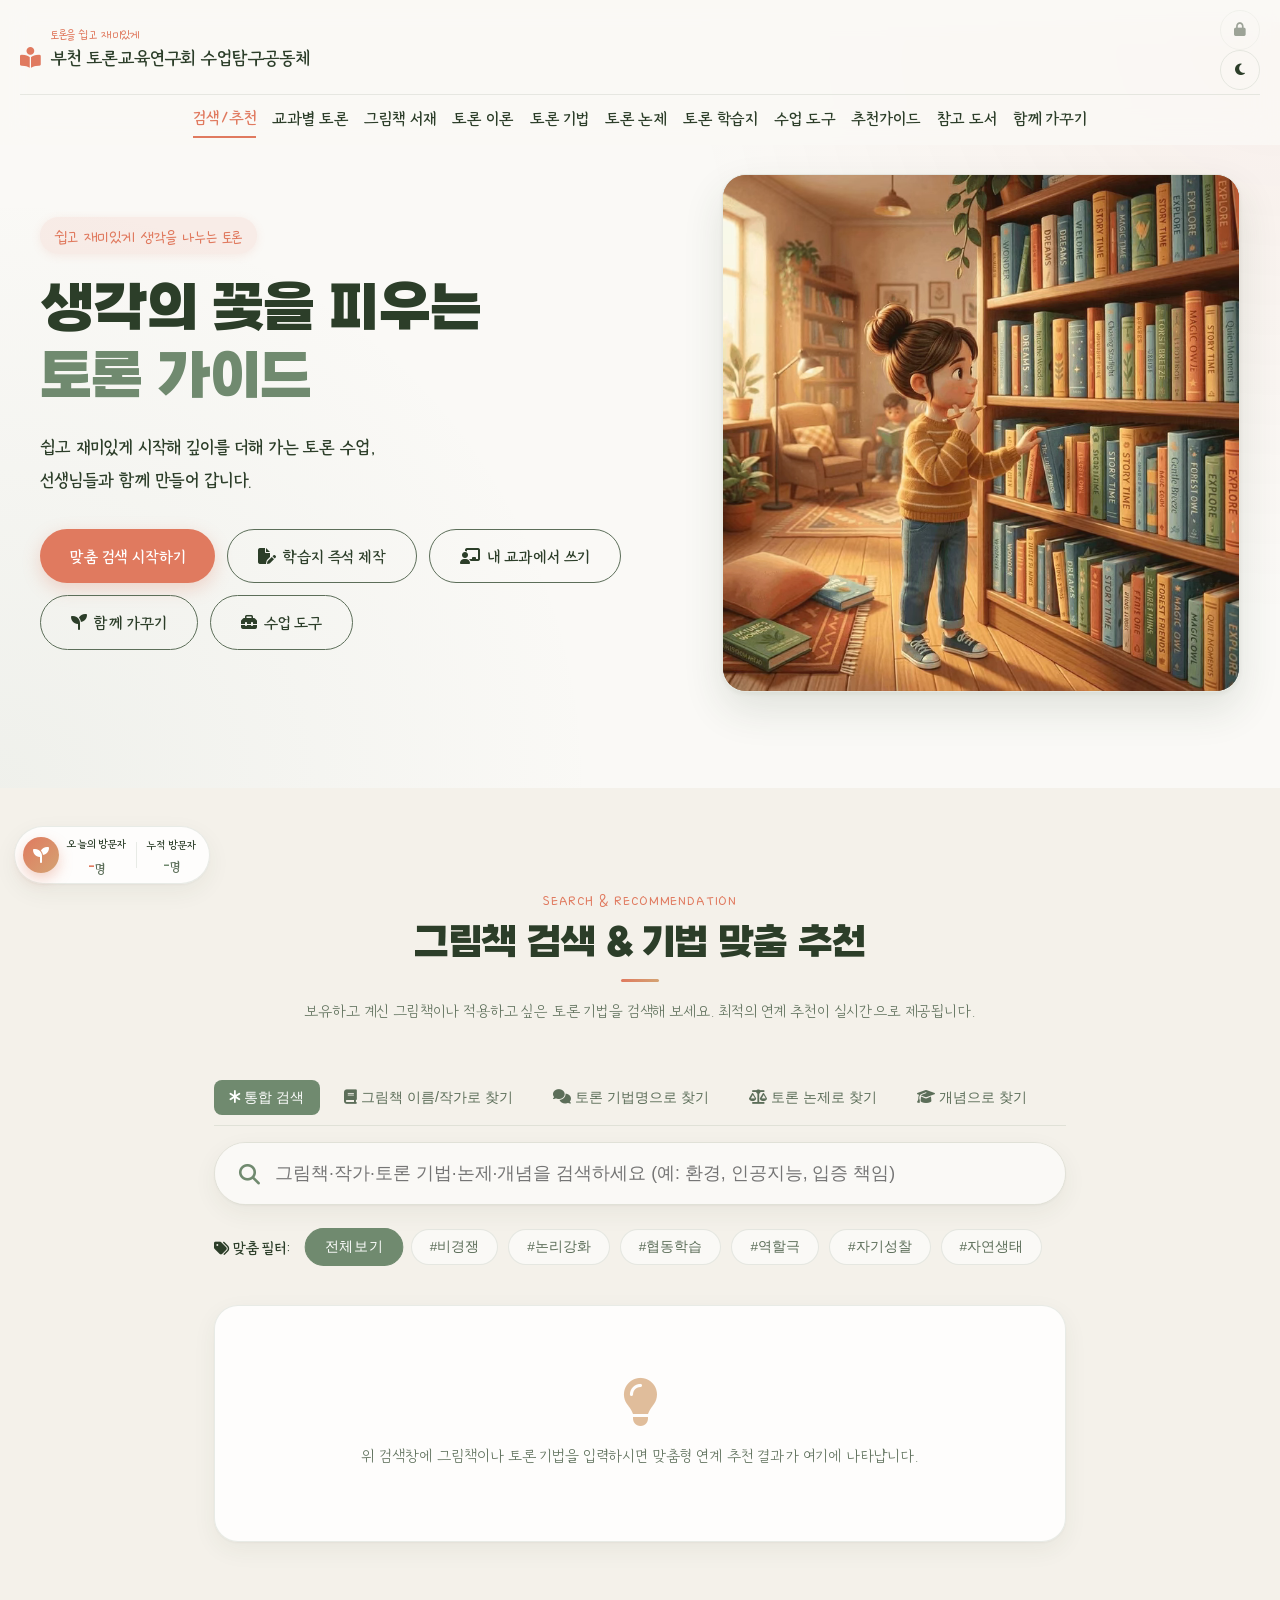
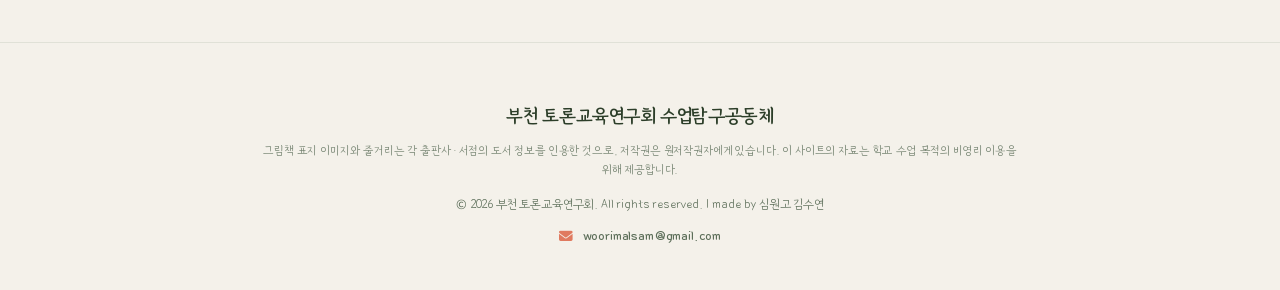
==== commit 93c0e5b1: "그림책 서재 검색과 표지 87장을 더하고, 일반 논제를 심화·추가하고 교과 논제 106개를 더함 (v6.14.0) - 그림책 서재: 제목·작가·토론 기법·주제어로 찾는 검색 칸을 " ====
--- a/index.html
+++ b/index.html
@@ -17,13 +17,13 @@
     <meta property="og:site_name" content="생각의 꽃이 피는 그림책 토론 가이드">
     <meta property="og:title" content="생각의 꽃이 피는 그림책 토론 가이드">
     <meta property="og:description" content="그림책 100여 권 × 토론 기법 20가지 × 토론 논제 500여 개. 그림책 학습지 18종과 논제 학습지 6종을 무료로 제공합니다.">
-    <meta property="og:image" content="https://woorimalsam-lab.github.io/Picture-BC/images/hero_share.jpg?v=6.10.0">
+    <meta property="og:image" content="https://woorimalsam-lab.github.io/Picture-BC/images/hero_share.jpg?v=6.14.0">
     <meta property="og:url" content="https://woorimalsam-lab.github.io/Picture-BC/">
     <meta property="og:locale" content="ko_KR">
     <meta name="twitter:card" content="summary_large_image">
     <meta name="twitter:title" content="생각의 꽃이 피는 그림책 토론 가이드">
     <meta name="twitter:description" content="그림책 100여 권 × 토론 기법 20가지 × 토론 논제 500여 개. 수업에서 바로 쓰는 그림책 토론 자료.">
-    <meta name="twitter:image" content="https://woorimalsam-lab.github.io/Picture-BC/images/hero_share.jpg?v=6.10.0">
+    <meta name="twitter:image" content="https://woorimalsam-lab.github.io/Picture-BC/images/hero_share.jpg?v=6.14.0">
 
     <!-- 파비콘 -->
     <link rel="icon" href="data:image/svg+xml,<svg xmlns=%22http://www.w3.org/2000/svg%22 viewBox=%220 0 100 100%22><text y=%22.9em%22 font-size=%2290%22>🌸</text></svg>">
@@ -36,7 +36,7 @@
     <!-- FontAwesome for Icons -->
     <link rel="stylesheet" href="https://cdnjs.cloudflare.com/ajax/libs/font-awesome/6.4.0/css/all.min.css">
     <!-- Custom CSS -->
-    <link rel="stylesheet" href="style.css?v=6.10.0">
+    <link rel="stylesheet" href="style.css?v=6.14.0">
 </head>
 <body class="light-mode">
     <!-- Navigation Bar -->
@@ -101,7 +101,7 @@
             </div>
             <div class="hero-image-container">
                 <div class="hero-art">
-                    <img id="hero-still" src="images/hero_poster.jpg?v=6.10.0"
+                    <img id="hero-still" src="images/hero_poster.jpg?v=6.14.0"
                          alt="책장에서 그림책을 골라 펼쳐 읽는 아이 일러스트" class="hero-art-base">
                     <video id="hero-video" class="hero-art-video" muted loop playsinline
                            preload="none" aria-hidden="true" tabindex="-1"></video>
@@ -188,10 +188,18 @@
     </section>
 
     <section id="books-section" class="books-section no-print">
-        <div class="section-title-wrapper">
+        <div class="section-title-wrapper library-title-wrapper">
             <span class="sub-title">Picture Book Library</span>
             <h2>그림책 서재</h2>
-            <p>토론 수업의 깊이를 더해주는 아름다운 그림책과 작가 소개, 줄거리입니다.</p>
+            <div class="library-intro">
+                <p>토론 수업의 깊이를 더해주는 아름다운 그림책과 작가 소개, 줄거리입니다.</p>
+                <div class="tech-search-box library-search-box" role="search">
+                    <i class="fa-solid fa-magnifying-glass search-icon" aria-hidden="true"></i>
+                    <input type="search" id="book-search-input" placeholder="제목, 작가, 토론 기법, 주제어" aria-label="그림책 검색" autocomplete="off">
+                    <button type="button" id="clear-book-search" class="clear-btn" aria-label="검색어 지우기"><i class="fa-solid fa-xmark"></i></button>
+                </div>
+            </div>
+            <p class="library-search-status" id="book-search-status" aria-live="polite"></p>
         </div>
 
         <div class="books-grid" id="books-grid">
@@ -610,6 +618,6 @@
 
     <!-- Custom JS -->
     <script src="https://accounts.google.com/gsi/client" async defer></script>
-    <script src="app.js?v=6.10.0"></script>
+    <script src="app.js?v=6.14.0"></script>
 </body>
 </html>
--- a/style.css
+++ b/style.css
@@ -4864,9 +4864,19 @@
     font-size: 0.76rem; font-weight: 600; line-height: 1.5; color: var(--text-primary); text-decoration: none; word-break: keep-all;
     transition: border-color 0.2s ease, color 0.2s ease;
 }
+button.topic-read { font: inherit; text-align: left; cursor: pointer; }
+.topic-read-lib i { color: var(--accent-sage); }
 .topic-read i { font-size: 0.85em; color: var(--accent-coral); }
 .topic-read em { font-style: normal; font-weight: 400; font-size: 0.92em; color: var(--text-secondary); }
 .topic-read:hover { border-color: var(--accent-coral); color: var(--accent-coral); }
+.topic-read-kind { font-size: 0.86em; font-weight: 700; color: var(--accent-sage); }
+.topic-book-reading { display: block; margin-top: 6px; font-weight: 400; }
+.topic-book-reading summary { cursor: pointer; list-style: none; font-size: 0.76rem; font-weight: 700; color: var(--text-secondary); }
+.topic-book-reading summary::-webkit-details-marker { display: none; }
+.topic-book-reading summary::before { content: "▸ "; }
+.topic-book-reading[open] summary::before { content: "▾ "; }
+.topic-book-reading-row { display: block; margin-top: 7px; }
+.topic-book-reading-from { display: block; margin-bottom: 4px; font-size: 0.76rem; font-weight: 700; color: var(--text-primary); }
 .subject-topic-sides { display: block; margin-top: 6px; font-weight: 400; }
 .subject-topic-sides summary { cursor: pointer; list-style: none; font-size: 0.76rem; font-weight: 700; color: var(--text-secondary); }
 .subject-topic-sides summary::-webkit-details-marker { display: none; }
@@ -5029,3 +5039,47 @@
     .logo { font-size: 0.82rem; }
     .header-container { padding: 8px 10px; }
 }
+
+/* ── 그림책 서재 검색: 안내 문구 옆에 검색창 ─────────────────── */
+.section-title-wrapper.library-title-wrapper { max-width: 1000px; }
+.library-intro {
+    display: flex;
+    align-items: center;
+    justify-content: center;
+    gap: 14px 22px;
+}
+.library-intro p { margin: 0; flex: 0 1 auto; }
+.library-search-box { flex: 0 0 300px; width: 300px; }
+.library-search-box input {
+    padding: 11px 42px 11px 44px;
+    border-radius: 999px;
+    background-color: var(--bg-card);
+    -webkit-appearance: none;
+    appearance: none;
+}
+.library-search-box input::-webkit-search-cancel-button { -webkit-appearance: none; display: none; }
+.library-search-box .search-icon { left: 17px; font-size: 0.95rem; }
+.library-search-box .clear-btn { right: 12px; font-size: 1rem; }
+.section-title-wrapper p.library-search-status {
+    margin: 12px 0 0;
+    font-size: 0.88rem;
+    color: var(--accent-coral);
+    font-weight: 600;
+}
+.library-search-status:empty { display: none; }
+.library-search-empty {
+    grid-column: 1 / -1;
+    text-align: center;
+    padding: 40px 16px;
+    color: var(--text-secondary);
+    font-size: 0.98rem;
+}
+@media screen and (max-width: 900px) {
+    .library-intro { flex-direction: column; }
+    .library-search-box { flex: 0 0 auto; width: 100%; max-width: 440px; }
+}
+
+/* ── 고정 머리 메뉴 아래로 본문 시작 맞추기: 머리 높이를 재서 app.js가 --main-top을 정한다 (화면에서만) ── */
+@media screen {
+    .main-container.fit-header { padding-top: var(--main-top, 0px); }
+}
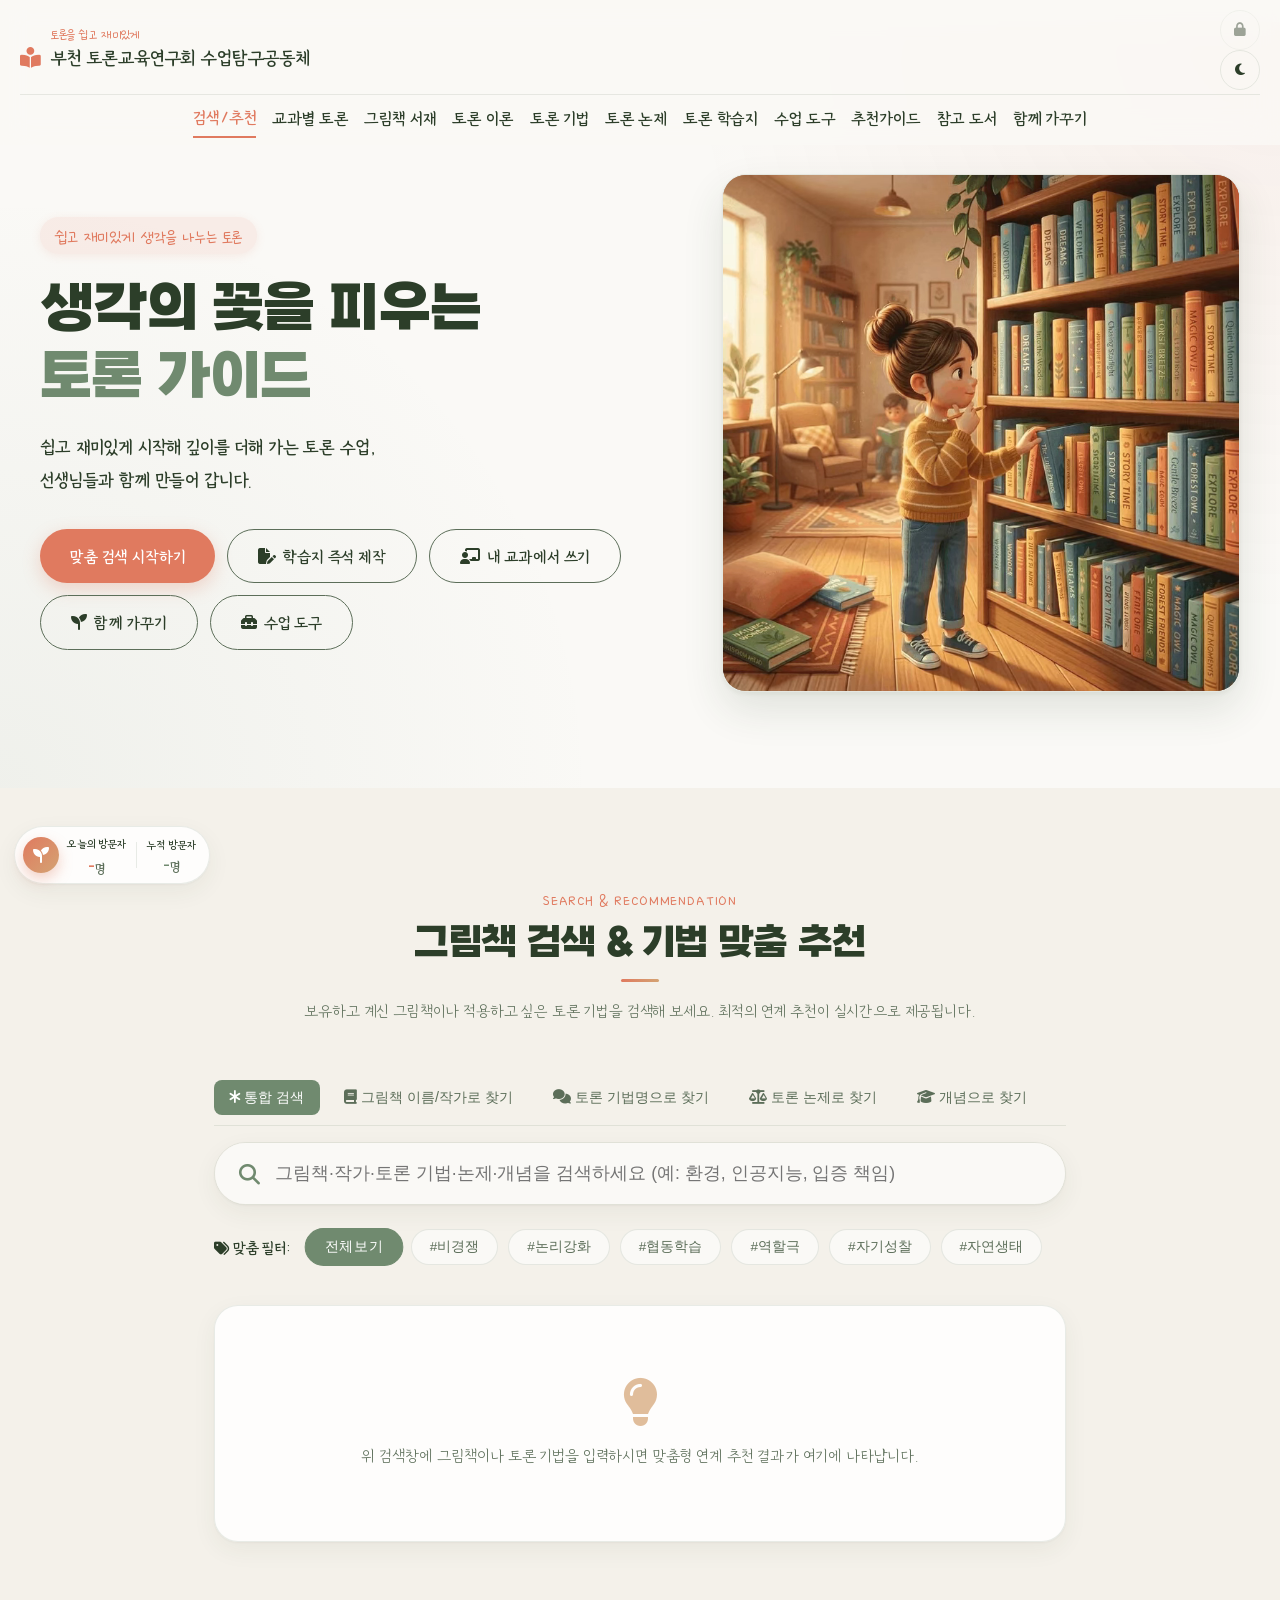
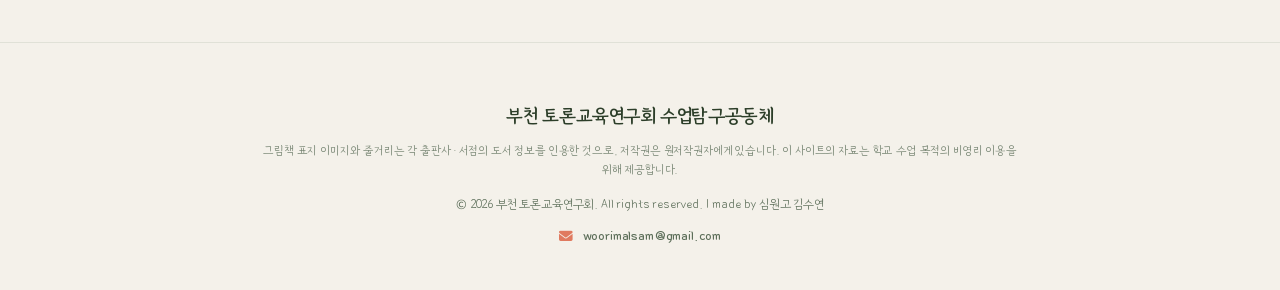
==== commit b564650c: "교과 논제 학습지의 배경·쟁점을 교사용에만 싣고, 교과·교과목으로 고르는 학습지 메뉴를 더함 (v6.15.0) - 교과 논제 학습지: 배경 지식과 찬반 쟁점 예시는 학생용에서 빼고" ====
--- a/index.html
+++ b/index.html
@@ -17,13 +17,13 @@
     <meta property="og:site_name" content="생각의 꽃이 피는 그림책 토론 가이드">
     <meta property="og:title" content="생각의 꽃이 피는 그림책 토론 가이드">
     <meta property="og:description" content="그림책 100여 권 × 토론 기법 20가지 × 토론 논제 500여 개. 그림책 학습지 18종과 논제 학습지 6종을 무료로 제공합니다.">
-    <meta property="og:image" content="https://woorimalsam-lab.github.io/Picture-BC/images/hero_share.jpg?v=6.14.0">
+    <meta property="og:image" content="https://woorimalsam-lab.github.io/Picture-BC/images/hero_share.jpg?v=6.15.0">
     <meta property="og:url" content="https://woorimalsam-lab.github.io/Picture-BC/">
     <meta property="og:locale" content="ko_KR">
     <meta name="twitter:card" content="summary_large_image">
     <meta name="twitter:title" content="생각의 꽃이 피는 그림책 토론 가이드">
     <meta name="twitter:description" content="그림책 100여 권 × 토론 기법 20가지 × 토론 논제 500여 개. 수업에서 바로 쓰는 그림책 토론 자료.">
-    <meta name="twitter:image" content="https://woorimalsam-lab.github.io/Picture-BC/images/hero_share.jpg?v=6.14.0">
+    <meta name="twitter:image" content="https://woorimalsam-lab.github.io/Picture-BC/images/hero_share.jpg?v=6.15.0">
 
     <!-- 파비콘 -->
     <link rel="icon" href="data:image/svg+xml,<svg xmlns=%22http://www.w3.org/2000/svg%22 viewBox=%220 0 100 100%22><text y=%22.9em%22 font-size=%2290%22>🌸</text></svg>">
@@ -36,7 +36,7 @@
     <!-- FontAwesome for Icons -->
     <link rel="stylesheet" href="https://cdnjs.cloudflare.com/ajax/libs/font-awesome/6.4.0/css/all.min.css">
     <!-- Custom CSS -->
-    <link rel="stylesheet" href="style.css?v=6.14.0">
+    <link rel="stylesheet" href="style.css?v=6.15.0">
 </head>
 <body class="light-mode">
     <!-- Navigation Bar -->
@@ -58,7 +58,7 @@
                 <a href="#topic-section"><i class="fa-solid fa-scale-balanced"></i> 토론 논제</a>
                 <a href="#worksheet-section"><i class="fa-solid fa-file-invoice"></i> 토론 학습지</a>
                 <a href="#archive-section"><i class="fa-solid fa-folder-open"></i> 수업 자료실</a>
-                <a href="https://woorimalsam-lab.github.io/woorimalsam/tools/" class="nav-tools" title="수업 도구 페이지로 이동합니다"><i class="fa-solid fa-toolbox"></i> 수업 도구</a>
+                <a href="https://woorimalsam-lab.github.io/woorimalsam/tools/" class="nav-tools" target="_blank" rel="noopener" title="수업 도구 페이지를 새 창에서 엽니다"><i class="fa-solid fa-toolbox"></i> 수업 도구</a>
                 <a href="#helper-section"><i class="fa-solid fa-wand-magic-sparkles"></i> 추천가이드</a>
                 <a href="#reference-section"><i class="fa-solid fa-book-bookmark"></i> 참고 도서</a>
                 <a href="#garden-section"><i class="fa-solid fa-seedling"></i> 함께 가꾸기</a>
@@ -96,12 +96,12 @@
                     <a href="#worksheet-section" class="btn btn-secondary" onclick="const link = document.querySelector('.nav-links a[href=\'#worksheet-section\']'); if(link) link.click(); return false;"><i class="fa-solid fa-file-pen"></i> 학습지 즉석 제작</a>
                     <a href="#subject-section" class="btn btn-secondary" onclick="const link = document.querySelector('.nav-links a[href=\'#subject-section\']'); if(link) link.click(); return false;"><i class="fa-solid fa-chalkboard-user"></i> 내 교과에서 쓰기</a>
                     <a href="#garden-section" class="btn btn-secondary" onclick="const link = document.querySelector('.nav-links a[href=\'#garden-section\']'); if(link) link.click(); return false;"><i class="fa-solid fa-seedling"></i> 함께 가꾸기</a>
-                    <a href="https://woorimalsam-lab.github.io/woorimalsam/tools/" class="btn btn-secondary" title="수업 도구 페이지로 이동합니다"><i class="fa-solid fa-toolbox"></i> 수업 도구</a>
+                    <a href="https://woorimalsam-lab.github.io/woorimalsam/tools/" class="btn btn-secondary" target="_blank" rel="noopener" title="수업 도구 페이지를 새 창에서 엽니다"><i class="fa-solid fa-toolbox"></i> 수업 도구</a>
                 </div>
             </div>
             <div class="hero-image-container">
                 <div class="hero-art">
-                    <img id="hero-still" src="images/hero_poster.jpg?v=6.14.0"
+                    <img id="hero-still" src="images/hero_poster.jpg?v=6.15.0"
                          alt="책장에서 그림책을 골라 펼쳐 읽는 아이 일러스트" class="hero-art-base">
                     <video id="hero-video" class="hero-art-video" muted loop playsinline
                            preload="none" aria-hidden="true" tabindex="-1"></video>
@@ -273,6 +273,7 @@
                 <div class="ws-mode-tabs">
                     <button type="button" class="ws-mode-btn active" data-ws-mode="book"><i class="fa-solid fa-book"></i> 그림책으로 만들기</button>
                     <button type="button" class="ws-mode-btn" data-ws-mode="topic"><i class="fa-solid fa-comments"></i> 토론 논제로 만들기</button>
+                    <button type="button" class="ws-mode-btn" data-ws-mode="subject"><i class="fa-solid fa-graduation-cap"></i> 교과 논제로 만들기</button>
                 </div>
                 <div class="form-row" id="ws-book-row">
                     <div class="form-group">
@@ -285,23 +286,23 @@
                         <label for="worksheet-type-select"><i class="fa-solid fa-file-invoice"></i> 학습지 유형 선택</label>
                         <select id="worksheet-type-select">
                             <option value="basic" selected>독서 전-중-후 기본 활동지</option>
+                            <option value="valueline">가치수직선 토론</option>
+                            <option value="argument">논증 게임 (Argumentation Game)</option>
+                            <option value="angeldevil">두 마음(천사-악마) 토론</option>
+                            <option value="twostray">둘 가고 둘 남기 (2 Stay 2 Stray)</option>
                             <option value="brainwriting">브레인라이팅 (Brainwriting)</option>
+                            <option value="fan">선풍기 토론</option>
+                            <option value="socratic">소크라틱 세미나</option>
+                            <option value="traffic">신호등 토론 (Traffic Light)</option>
+                            <option value="doublepyramid">쌍 피라미드 토론</option>
+                            <option value="worldcafe">월드카페 (World Cafe)</option>
+                            <option value="reason">이유찾기 토론</option>
+                            <option value="panorama">파노라마 토론</option>
                             <option value="procon">프로콘 (Pro-Con) 토론</option>
+                            <option value="pmi">PMI 토론</option>
                             <option value="hotseating">핫시팅 (Hot-seating)</option>
+                            <option value="hexadebate">헥사 토론</option>
                             <option value="carousel">회전목마 토론 (Carousel)</option>
-                            <option value="socratic">소크라틱 세미나</option>
-                            <option value="worldcafe">월드카페 (World Cafe)</option>
-                            <option value="argument">논증 게임 (Argumentation Game)</option>
-                            <option value="doublepyramid">쌍 피라미드 토론</option>
-                            <option value="angeldevil">두 마음(천사-악마) 토론</option>
-                            <option value="hexadebate">헥사 토론</option>
-                            <option value="traffic">신호등 토론 (Traffic Light)</option>
-                            <option value="pmi">PMI 토론</option>
-                            <option value="twostray">둘 가고 둘 남기 (2 Stay 2 Stray)</option>
-                            <option value="panorama">파노라마 토론</option>
-                            <option value="fan">선풍기 토론</option>
-                            <option value="reason">이유찾기 토론</option>
-                            <option value="valueline">가치수직선 토론</option>
                         </select>
                     </div>
                     <div class="form-group" id="ws-curr-group">
@@ -311,7 +312,15 @@
                 </div>
                 <div id="ws-topic-row" style="display:none;">
                     <div class="form-row">
-                        <div class="form-group">
+                        <div class="form-group ws-subj-only">
+                            <label for="subject-ws-subject"><i class="fa-solid fa-shapes"></i> 교과</label>
+                            <select id="subject-ws-subject"></select>
+                        </div>
+                        <div class="form-group ws-subj-only">
+                            <label for="subject-ws-course"><i class="fa-solid fa-book-bookmark"></i> 교과목</label>
+                            <select id="subject-ws-course"></select>
+                        </div>
+                        <div class="form-group ws-topic-only">
                             <label for="topic-ws-type"><i class="fa-solid fa-layer-group"></i> 논제 유형</label>
                             <select id="topic-ws-type">
                                 <option value="all">전체</option>
@@ -320,7 +329,7 @@
                                 <option value="value">가치 논제</option>
                             </select>
                         </div>
-                        <div class="form-group">
+                        <div class="form-group ws-topic-only">
                             <label for="topic-ws-level"><i class="fa-solid fa-school"></i> 학교급</label>
                             <select id="topic-ws-level">
                                 <option value="all">전체</option>
@@ -341,26 +350,26 @@
                                     <option value="full">전 과정 묶음 (분석지·입론서·흐름표·판정지)</option>
                                 </optgroup>
                                 <optgroup label="토론 기법으로 (20가지)">
+                                    <option value="tech-valuebar">가치수직선 토론</option>
+                                    <option value="tech-argumentgame">논증 게임</option>
+                                    <option value="tech-angeldevil">두 마음(천사-악마) 토론</option>
+                                    <option value="tech-2stay2stray">둘 가고 둘 남기</option>
+                                    <option value="tech-ai-assisted-debate">디지털/AI 보조 토론</option>
+                                    <option value="tech-brainwriting">브레인라이팅</option>
+                                    <option value="tech-fan">선풍기 토론</option>
+                                    <option value="tech-socratic">소크라틱 세미나</option>
+                                    <option value="tech-trafficlight">신호등 토론</option>
+                                    <option value="tech-doublepyramid">쌍 피라미드 토론</option>
+                                    <option value="tech-worldcafe">월드카페</option>
+                                    <option value="tech-reasoning">이유찾기 토론</option>
+                                    <option value="tech-eraser-debate">지우개 토론</option>
                                     <option value="tech-panorama">파노라마 토론</option>
-                                    <option value="tech-valuebar">가치수직선 토론</option>
-                                    <option value="tech-brainwriting">브레인라이팅</option>
                                     <option value="tech-procon">프로콘 토론</option>
+                                    <option value="tech-pmi">PMI 토론</option>
+                                    <option value="tech-havruta">하브루타</option>
                                     <option value="tech-hotseating">핫시팅</option>
+                                    <option value="tech-hexadebate">헥사 토론</option>
                                     <option value="tech-carousel">회전목마 토론</option>
-                                    <option value="tech-socratic">소크라틱 세미나</option>
-                                    <option value="tech-worldcafe">월드카페</option>
-                                    <option value="tech-argumentgame">논증 게임</option>
-                                    <option value="tech-trafficlight">신호등 토론</option>
-                                    <option value="tech-pmi">PMI 토론</option>
-                                    <option value="tech-2stay2stray">둘 가고 둘 남기</option>
-                                    <option value="tech-fan">선풍기 토론</option>
-                                    <option value="tech-reasoning">이유찾기 토론</option>
-                                    <option value="tech-havruta">하브루타</option>
-                                    <option value="tech-eraser-debate">지우개 토론</option>
-                                    <option value="tech-ai-assisted-debate">디지털/AI 보조 토론</option>
-                                    <option value="tech-doublepyramid">쌍 피라미드 토론</option>
-                                    <option value="tech-angeldevil">두 마음(천사-악마) 토론</option>
-                                    <option value="tech-hexadebate">헥사 토론</option>
                                 </optgroup>
                             </select>
                         </div>
@@ -370,6 +379,7 @@
                         <select id="topic-ws-topic"></select>
                     </div>
                     <label class="ws-hint-toggle"><input type="checkbox" id="topic-ws-hints" checked> 배경 지식과 쟁점 예시를 함께 싣기 <small>(끄면 학생이 스스로 찾는 빈칸형)</small></label>
+                    <p class="ws-hint-note" id="topic-ws-hint-note" hidden><i class="fa-solid fa-circle-info"></i> 교과 논제는 배경 지식과 쟁점 예시를 학생용에 싣지 않고, 교사용 첫 쪽의 '논제 살펴보기'에만 싣습니다.</p>
                     <div class="form-group ws-audience">
                         <label for="topic-ws-audience"><i class="fa-solid fa-chalkboard-user"></i> 출력 구성</label>
                         <select id="topic-ws-audience">
@@ -618,6 +628,6 @@
 
     <!-- Custom JS -->
     <script src="https://accounts.google.com/gsi/client" async defer></script>
-    <script src="app.js?v=6.14.0"></script>
+    <script src="app.js?v=6.15.0"></script>
 </body>
 </html>
--- a/style.css
+++ b/style.css
@@ -5083,3 +5083,16 @@
 @media screen {
     .main-container.fit-header { padding-top: var(--main-top, 0px); }
 }
+
+/* 학습지 메이커 · 교과 논제로 만들기: 교과·교과목 고르기는 이 메뉴에서만, 논제 유형·학교급은 토론 논제 메뉴에서만 보인다 */
+#ws-topic-row[data-mode="subject"] .ws-topic-only,
+#ws-topic-row:not([data-mode="subject"]) .ws-subj-only { display: none; }
+.ws-hint-note {
+    margin: 8px 0 0; padding: 8px 12px; border-radius: 10px;
+    background: var(--bg-secondary); color: var(--text-secondary);
+    font-size: 0.84rem; line-height: 1.55;
+}
+.ws-hint-note i { color: var(--accent-sage); margin-right: 4px; }
+@media (max-width: 600px) {
+    .ws-mode-btn i { display: none; }
+}
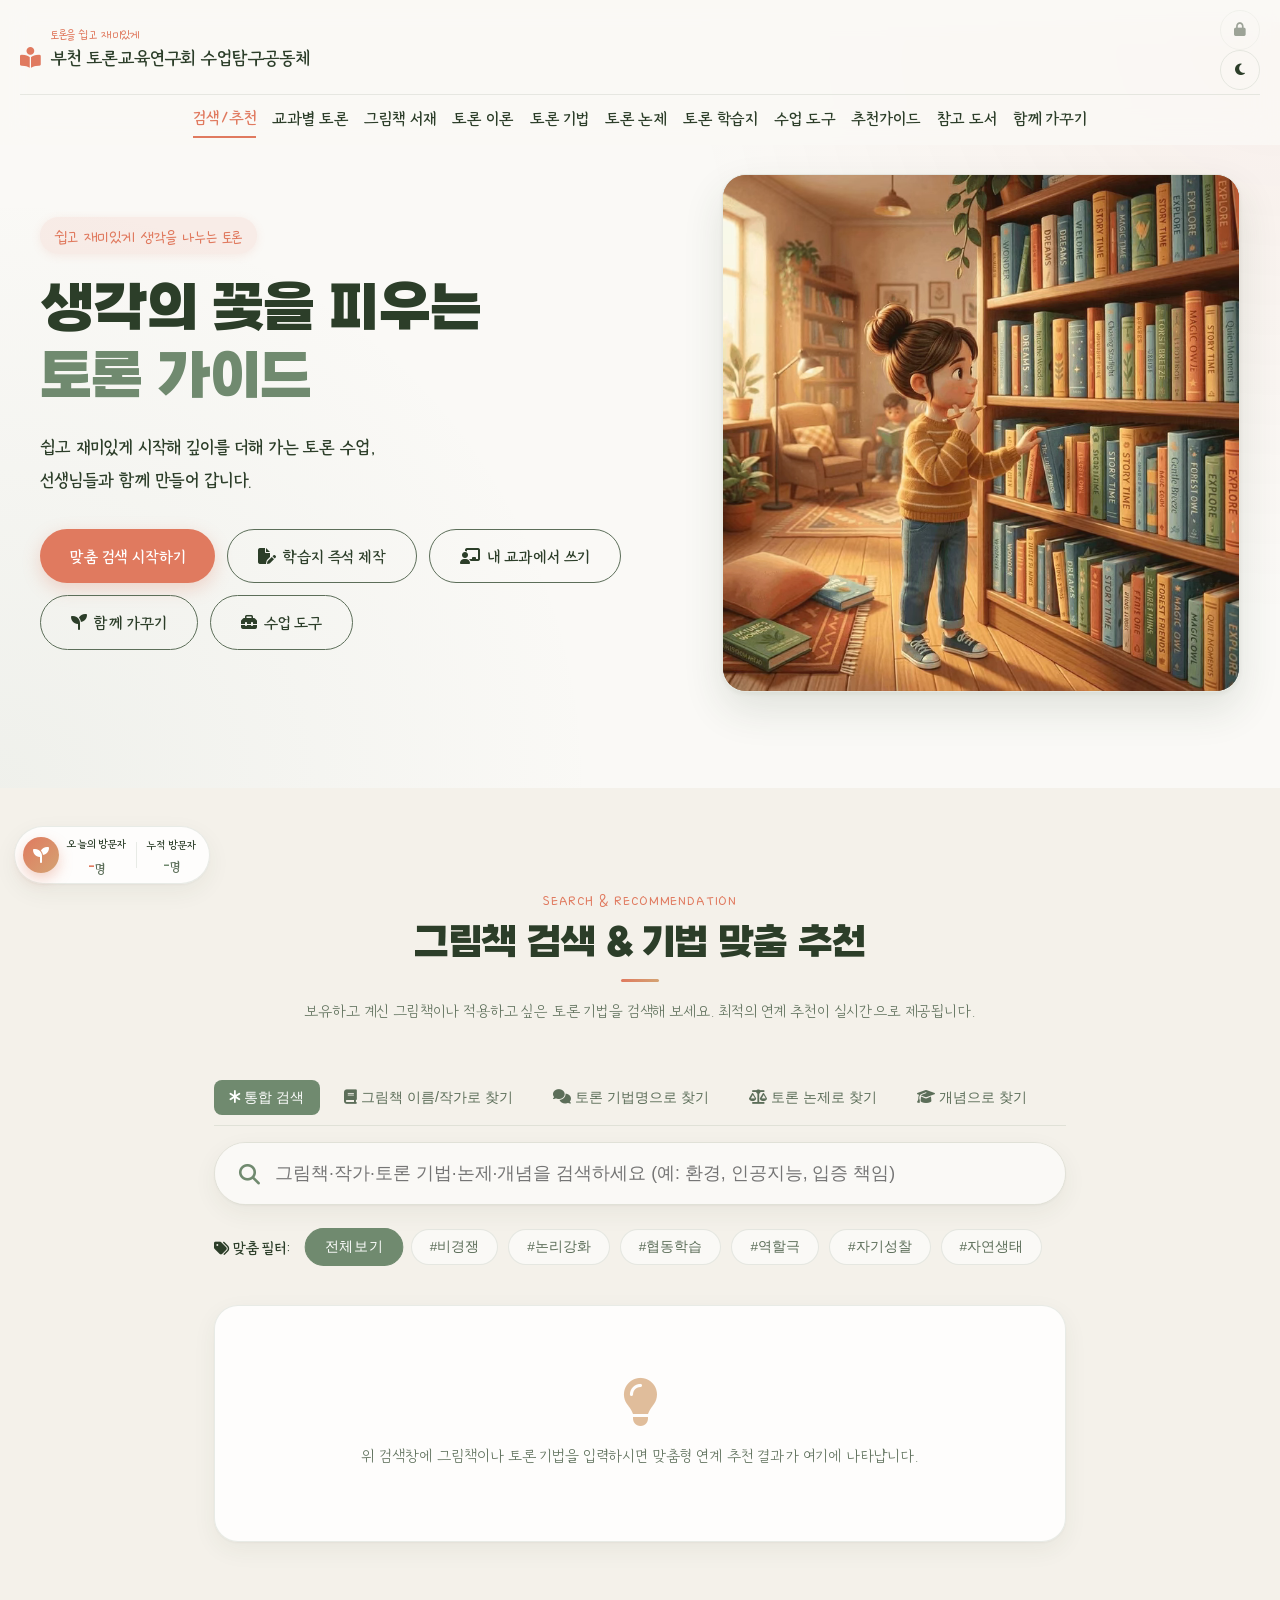
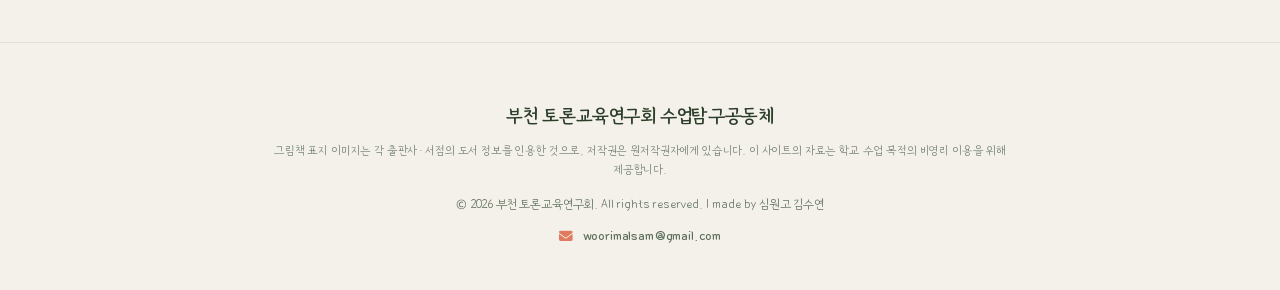
==== commit a88e1194: "바닥글 안내를 표지 이미지만 도서 정보를 인용했다고 고침 (v6.15.1) Co-Authored-By: Claude Opus 5.5 <noreply@anthropic.com>" ====
--- a/index.html
+++ b/index.html
@@ -17,13 +17,13 @@
     <meta property="og:site_name" content="생각의 꽃이 피는 그림책 토론 가이드">
     <meta property="og:title" content="생각의 꽃이 피는 그림책 토론 가이드">
     <meta property="og:description" content="그림책 100여 권 × 토론 기법 20가지 × 토론 논제 500여 개. 그림책 학습지 18종과 논제 학습지 6종을 무료로 제공합니다.">
-    <meta property="og:image" content="https://woorimalsam-lab.github.io/Picture-BC/images/hero_share.jpg?v=6.15.0">
+    <meta property="og:image" content="https://woorimalsam-lab.github.io/Picture-BC/images/hero_share.jpg?v=6.15.1">
     <meta property="og:url" content="https://woorimalsam-lab.github.io/Picture-BC/">
     <meta property="og:locale" content="ko_KR">
     <meta name="twitter:card" content="summary_large_image">
     <meta name="twitter:title" content="생각의 꽃이 피는 그림책 토론 가이드">
     <meta name="twitter:description" content="그림책 100여 권 × 토론 기법 20가지 × 토론 논제 500여 개. 수업에서 바로 쓰는 그림책 토론 자료.">
-    <meta name="twitter:image" content="https://woorimalsam-lab.github.io/Picture-BC/images/hero_share.jpg?v=6.15.0">
+    <meta name="twitter:image" content="https://woorimalsam-lab.github.io/Picture-BC/images/hero_share.jpg?v=6.15.1">
 
     <!-- 파비콘 -->
     <link rel="icon" href="data:image/svg+xml,<svg xmlns=%22http://www.w3.org/2000/svg%22 viewBox=%220 0 100 100%22><text y=%22.9em%22 font-size=%2290%22>🌸</text></svg>">
@@ -36,7 +36,7 @@
     <!-- FontAwesome for Icons -->
     <link rel="stylesheet" href="https://cdnjs.cloudflare.com/ajax/libs/font-awesome/6.4.0/css/all.min.css">
     <!-- Custom CSS -->
-    <link rel="stylesheet" href="style.css?v=6.15.0">
+    <link rel="stylesheet" href="style.css?v=6.15.1">
 </head>
 <body class="light-mode">
     <!-- Navigation Bar -->
@@ -101,7 +101,7 @@
             </div>
             <div class="hero-image-container">
                 <div class="hero-art">
-                    <img id="hero-still" src="images/hero_poster.jpg?v=6.15.0"
+                    <img id="hero-still" src="images/hero_poster.jpg?v=6.15.1"
                          alt="책장에서 그림책을 골라 펼쳐 읽는 아이 일러스트" class="hero-art-base">
                     <video id="hero-video" class="hero-art-video" muted loop playsinline
                            preload="none" aria-hidden="true" tabindex="-1"></video>
@@ -606,7 +606,7 @@
             <div class="footer-info">
                 <h4>부천 토론교육연구회 수업탐구공동체</h4>
             </div>
-            <p class="footer-note">그림책 표지 이미지와 줄거리는 각 출판사·서점의 도서 정보를 인용한 것으로, 저작권은 원저작권자에게 있습니다. 이 사이트의 자료는 학교 수업 목적의 비영리 이용을 위해 제공합니다.</p>
+            <p class="footer-note">그림책 표지 이미지는 각 출판사·서점의 도서 정보를 인용한 것으로, 저작권은 원저작권자에게 있습니다. 이 사이트의 자료는 학교 수업 목적의 비영리 이용을 위해 제공합니다.</p>
             <p class="footer-note" id="analytics-note" hidden>어떤 메뉴가 많이 쓰이는지 알아보려고 구글 애널리틱스로 방문 통계를 모읍니다. 이름 같은 개인정보는 모으지 않습니다.</p>
             <p class="copyright">&copy; 2026 부천 토론교육연구회. All rights reserved. | made by 심원고 김수연</p>
             <p class="footer-email"><i class="fa-solid fa-envelope"></i> <a href="mailto:woorimalsam@gmail.com">woorimalsam@gmail.com</a></p>
@@ -628,6 +628,6 @@
 
     <!-- Custom JS -->
     <script src="https://accounts.google.com/gsi/client" async defer></script>
-    <script src="app.js?v=6.15.0"></script>
+    <script src="app.js?v=6.15.1"></script>
 </body>
 </html>
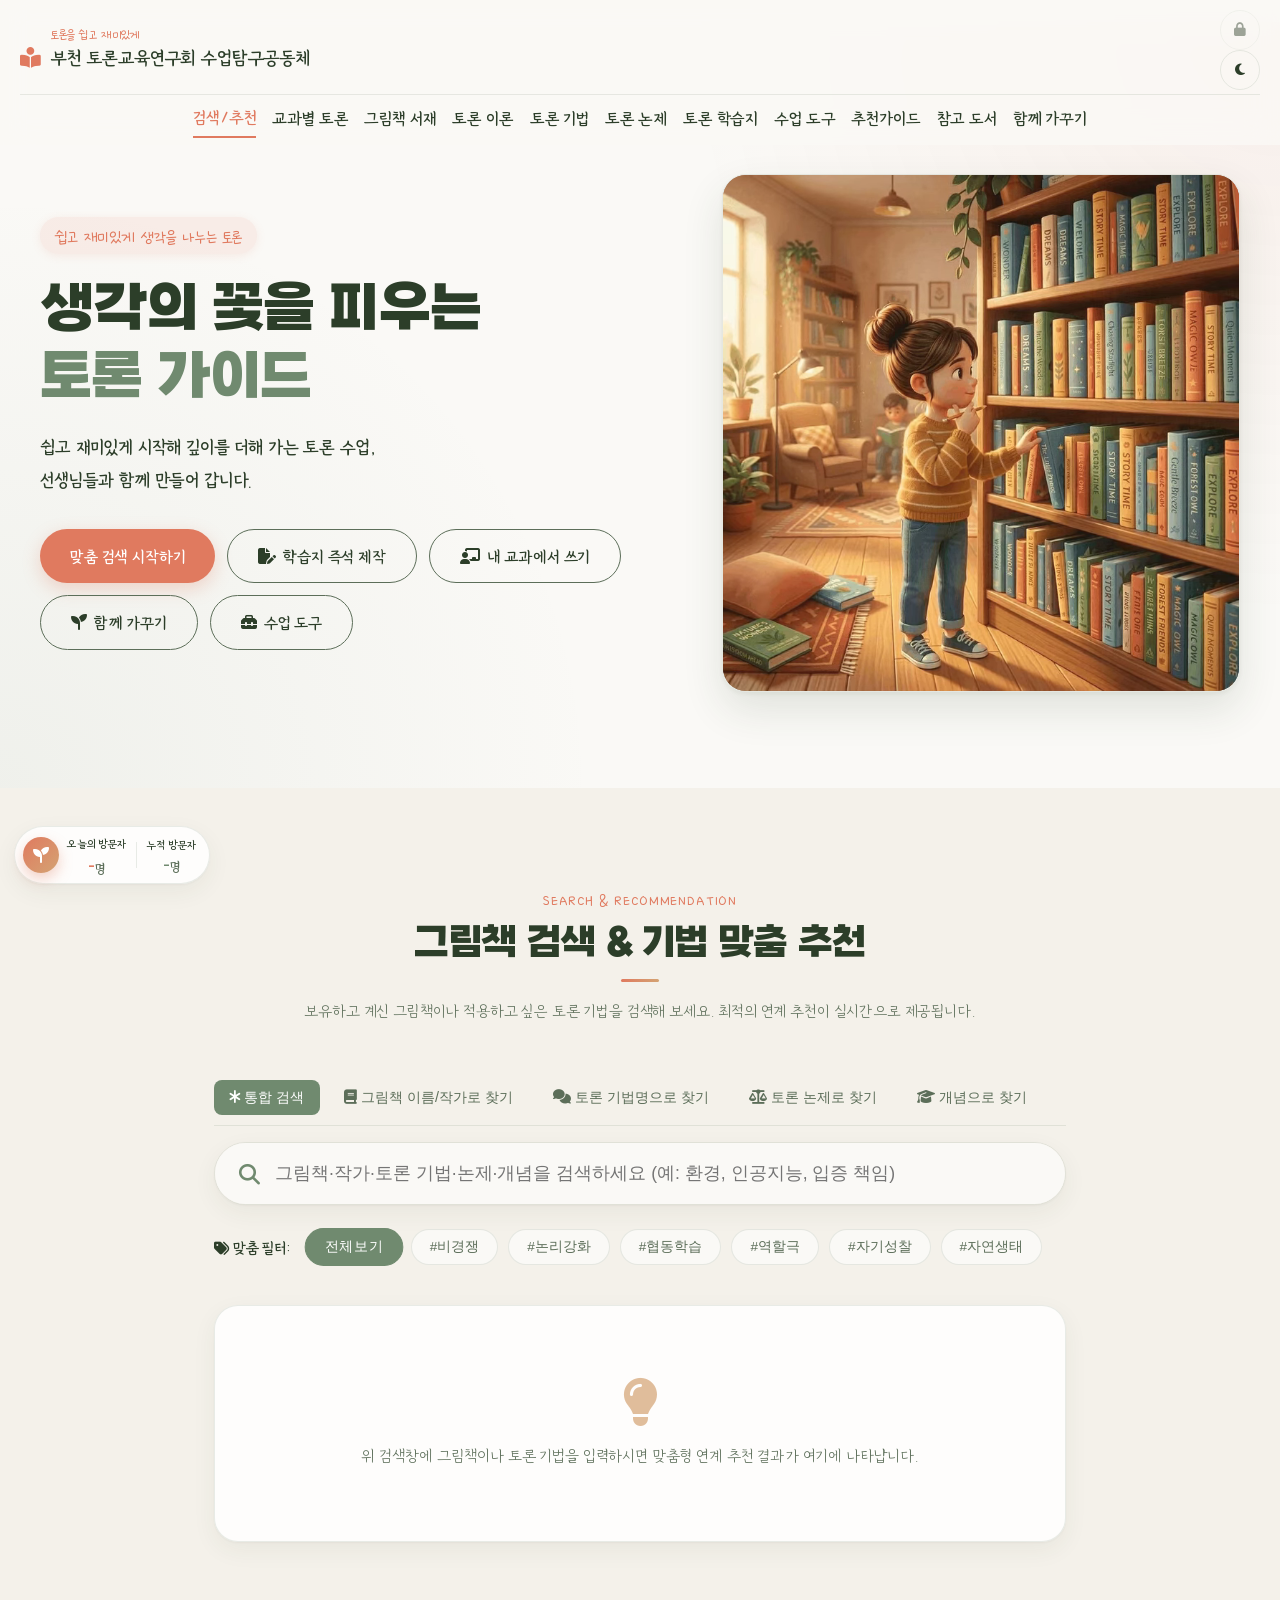
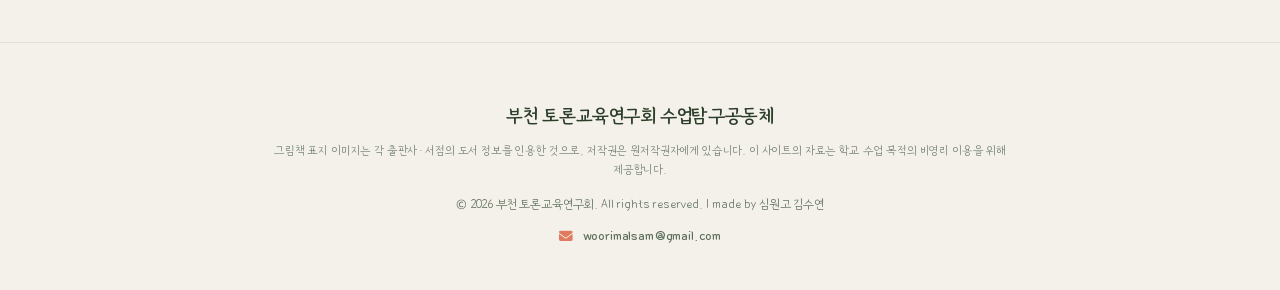
==== commit f57cb5a1: "성취기준 번호가 원문과 다른 12스경02-03에 안내를 붙임 (v6.15.2) 교육과정 원문(별책 21)에 [12스경02-02]가 두 번 찍혀 있어, 사이트가 02-03으로 적은 " ====
--- a/index.html
+++ b/index.html
@@ -17,13 +17,13 @@
     <meta property="og:site_name" content="생각의 꽃이 피는 그림책 토론 가이드">
     <meta property="og:title" content="생각의 꽃이 피는 그림책 토론 가이드">
     <meta property="og:description" content="그림책 100여 권 × 토론 기법 20가지 × 토론 논제 500여 개. 그림책 학습지 18종과 논제 학습지 6종을 무료로 제공합니다.">
-    <meta property="og:image" content="https://woorimalsam-lab.github.io/Picture-BC/images/hero_share.jpg?v=6.15.1">
+    <meta property="og:image" content="https://woorimalsam-lab.github.io/Picture-BC/images/hero_share.jpg?v=6.15.2">
     <meta property="og:url" content="https://woorimalsam-lab.github.io/Picture-BC/">
     <meta property="og:locale" content="ko_KR">
     <meta name="twitter:card" content="summary_large_image">
     <meta name="twitter:title" content="생각의 꽃이 피는 그림책 토론 가이드">
     <meta name="twitter:description" content="그림책 100여 권 × 토론 기법 20가지 × 토론 논제 500여 개. 수업에서 바로 쓰는 그림책 토론 자료.">
-    <meta name="twitter:image" content="https://woorimalsam-lab.github.io/Picture-BC/images/hero_share.jpg?v=6.15.1">
+    <meta name="twitter:image" content="https://woorimalsam-lab.github.io/Picture-BC/images/hero_share.jpg?v=6.15.2">
 
     <!-- 파비콘 -->
     <link rel="icon" href="data:image/svg+xml,<svg xmlns=%22http://www.w3.org/2000/svg%22 viewBox=%220 0 100 100%22><text y=%22.9em%22 font-size=%2290%22>🌸</text></svg>">
@@ -36,7 +36,7 @@
     <!-- FontAwesome for Icons -->
     <link rel="stylesheet" href="https://cdnjs.cloudflare.com/ajax/libs/font-awesome/6.4.0/css/all.min.css">
     <!-- Custom CSS -->
-    <link rel="stylesheet" href="style.css?v=6.15.1">
+    <link rel="stylesheet" href="style.css?v=6.15.2">
 </head>
 <body class="light-mode">
     <!-- Navigation Bar -->
@@ -101,7 +101,7 @@
             </div>
             <div class="hero-image-container">
                 <div class="hero-art">
-                    <img id="hero-still" src="images/hero_poster.jpg?v=6.15.1"
+                    <img id="hero-still" src="images/hero_poster.jpg?v=6.15.2"
                          alt="책장에서 그림책을 골라 펼쳐 읽는 아이 일러스트" class="hero-art-base">
                     <video id="hero-video" class="hero-art-video" muted loop playsinline
                            preload="none" aria-hidden="true" tabindex="-1"></video>
@@ -628,6 +628,6 @@
 
     <!-- Custom JS -->
     <script src="https://accounts.google.com/gsi/client" async defer></script>
-    <script src="app.js?v=6.15.1"></script>
+    <script src="app.js?v=6.15.2"></script>
 </body>
 </html>
--- a/style.css
+++ b/style.css
@@ -5096,3 +5096,7 @@
 @media (max-width: 600px) {
     .ws-mode-btn i { display: none; }
 }
+
+/* 교육과정 원문과 번호가 다르게 적힌 성취기준 안내 */
+.cur-std-note { margin: 4px 0 0; font-size: 0.8rem; color: var(--text-secondary); line-height: 1.5; }
+.cur-std-note i { color: var(--accent-sage); margin-right: 4px; }
